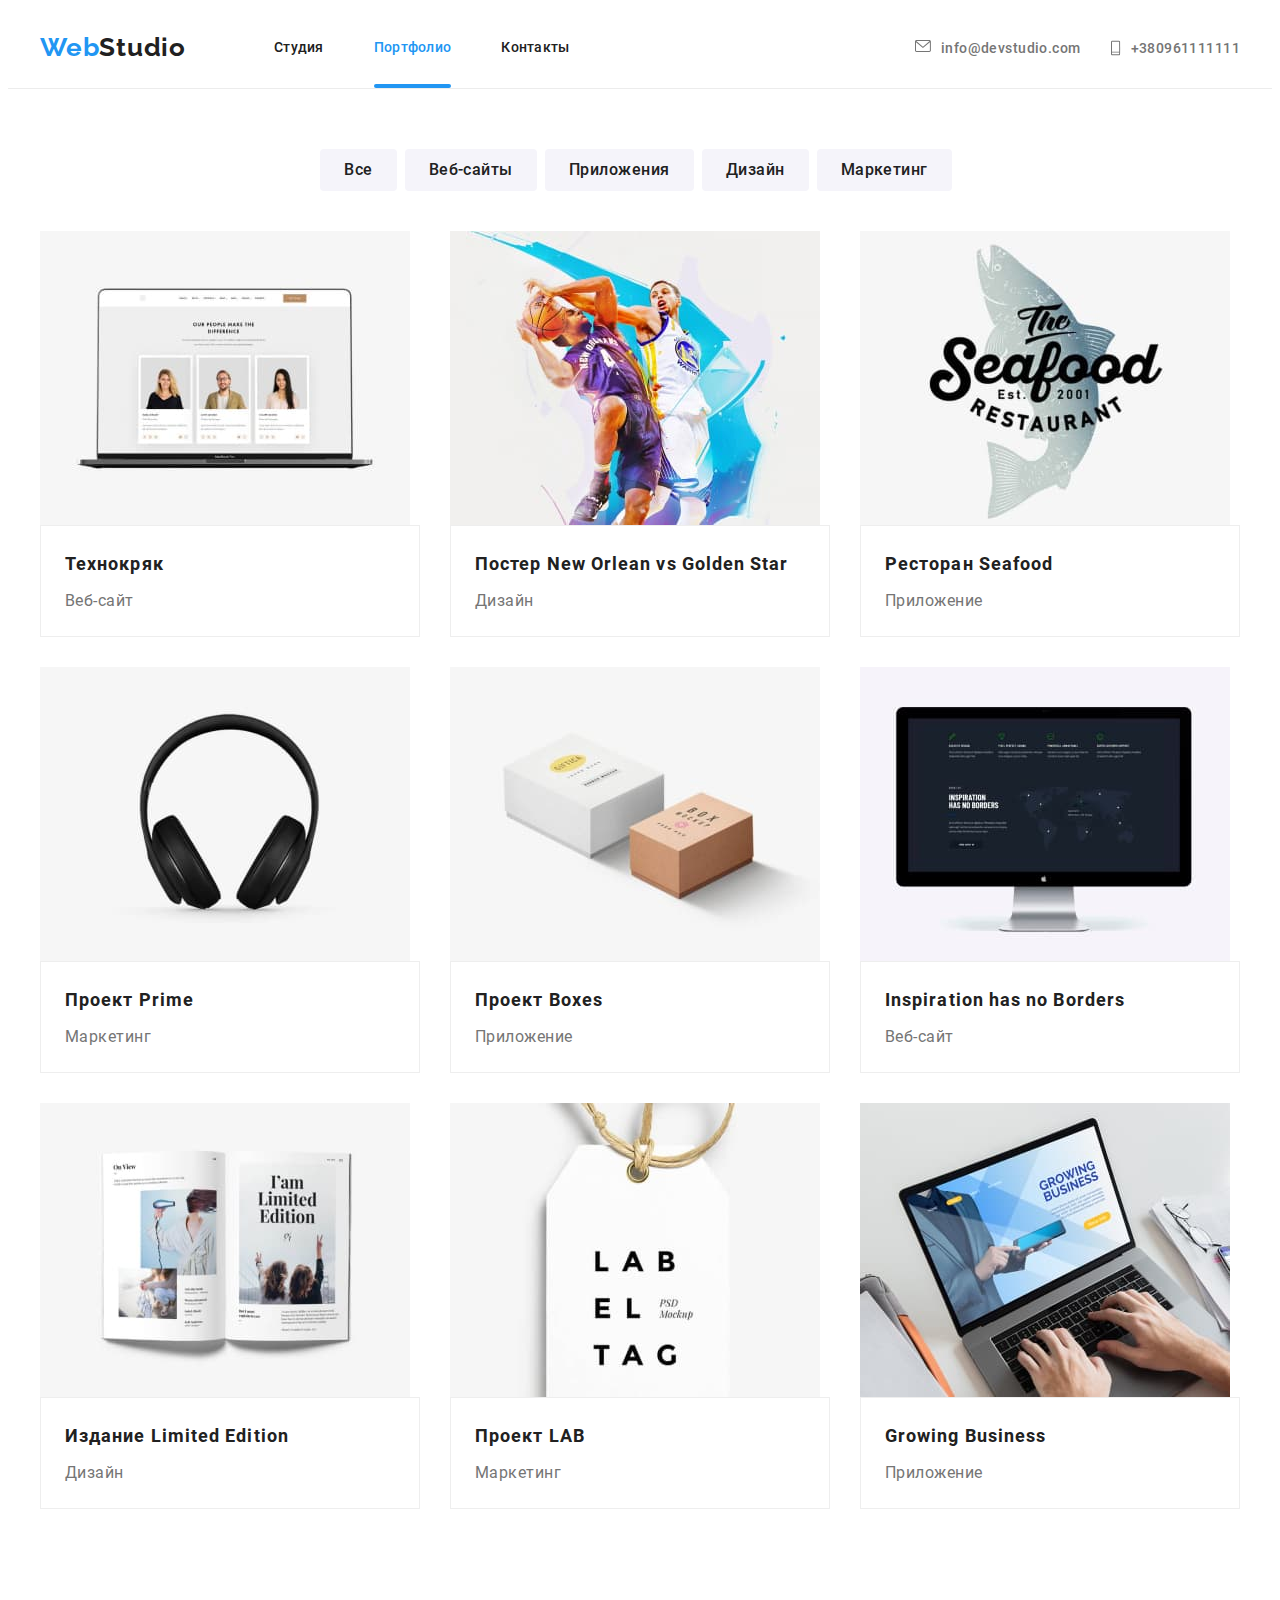
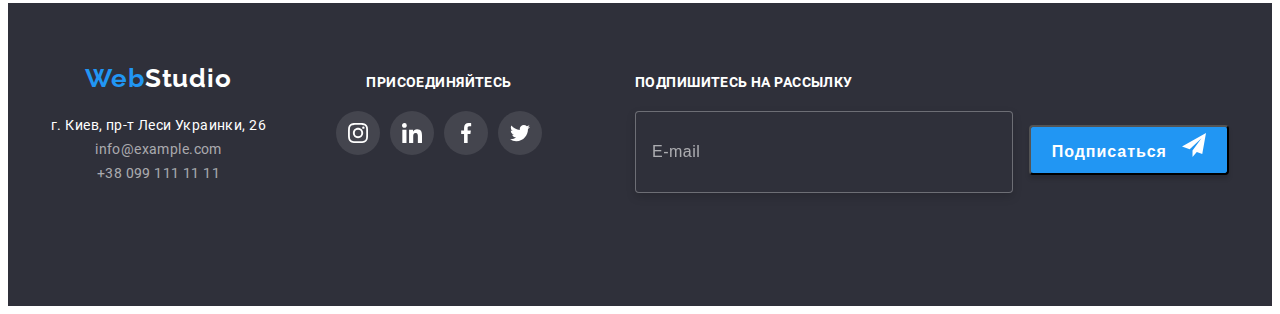
==== portfolio.html @ 2b215364 "hw8" ====
<!DOCTYPE html>
<html lang="ru">
  <head>
    <meta charset="UTF-8" />
    <meta http-equiv="X-UA-Compatible" content="IE=edge" />
    <meta name="viewport" content="width=device-width, initial-scale=1.0" />
    <title>Document</title>
    <link
      rel="stylesheet"
      href="https://cdnjs.cloudflare.com/ajax/libs/modern-normalize/1.1.0/modern-normalize.min.css"
      integrity="sha512-wpPYUAdjBVSE4KJnH1VR1HeZfpl1ub8YT/NKx4PuQ5NmX2tKuGu6U/JRp5y+Y8XG2tV+wKQpNHVUX03MfMFn9Q=="
      crossorigin="anonymous"
      referrerpolicy="no-referrer"
    />
    <link rel="stylesheet" href="./css/main.min.css" />
  </head>
  <body>
    <!-- Шапка сайтy -->
    <header class="header">
      <div class="container header__container">
        <nav class="nav">
          <a href="/" class="logo header__logo">
            <span class="logo__first-part">Web</span>Studio
          </a>

          <!---------------- mobile-modal-button_------------------------------------------------------>

          <ul class="menu">
            <li class="menu__item">
              <a class="menu__link" href="./index.html">Студия</a>
            </li>
            <li class="menu__item">
              <a class="menu__link menu__link--current" href="./portfolio.html"
                >Портфолио</a
              >
            </li>
            <li class="menu__item">
              <a class="menu__link" href="">Контакты</a>
            </li>
          </ul>
        </nav>
        <ul class="auth">
          <li class="auth__item auth__email">
            <a class="auth__link" href="mailto:info@devstudio.com">
              <svg class="auth__email-icon" width="16" height="12">
                <use href="./images/icons/symbol-defs.svg#icon-email"></use>
              </svg>
              info@devstudio.com
            </a>
          </li>
          <li class="auth__item">
            <a class="auth__link" href="tel:+380961111111">
              <svg class="auth__phone-icon" width="10" height="16">
                <use href="./images/icons/symbol-defs.svg#icon-phone"></use>
              </svg>
              +380961111111
            </a>
          </li>
        </ul>
        <button class="nav__button" type="button" data-open>
          <svg class="nav__icon" width="40" height="40" aria-label="меню">
            <use href="./images/icons/icons.svg#icon-menu_burger"></use>
          </svg>
        </button>
      </div>
    </header>

    <!-- Меню -->

    <main>
      <section class="portfolio">
        <div class="container">
          <ul class="portfolio__menu">
            <li class="portfolio__item">
              <button class="portfolio__button" type="button">Все</button>
            </li>
            <li class="portfolio__item">
              <button class="portfolio__button" type="button">Веб-сайты</button>
            </li>
            <li class="portfolio__item">
              <button class="portfolio__button" type="button">
                Приложения
              </button>
            </li>
            <li class="portfolio__item">
              <button class="portfolio__button" type="button">Дизайн</button>
            </li>
            <li class="portfolio__item">
              <button class="portfolio__button" type="button">Маркетинг</button>
            </li>
          </ul>

          <!--  PROJECTS LIST PORTFOLIO PAGE  -->

          <h1 class="text-hide">Портфоліо</h1>

          <ul class="made-projects-list">
            <li class="made-projects-list__item">
              <a href="#" class="made-projects-list__link">
                <div class="made-projects-list__image-wrapper">
                  <picture>
                    <source
                      srcset="
                        ./images/mobile/portfolio-1-450.jpg    1x,
                        ./images/mobile/portfolio-1-450@2x.jpg 2x
                      "
                      media="(max-width:768px)"
                    />

                    <source
                      srcset="
                        ./images/tab/portfolio-1-354.jpg   1x,
                        /images/tab/portfolio-1-354@2x.jpg 2x
                      "
                      media="(max-width:1200px)"
                    />
                    <source
                      srcset="
                        ./images/desk/portfolio-1-370.jpg     1x,
                        ./images/desk/portfolio-1-370@2x.jpg 2x
                      "
                      media="(min-width:1200px)"
                    />

                    <img
                      src="./images/mobile/portfolio-1-450.jpg"
                      alt="Технокряк"
                    />
                  </picture>
                  <div class="made-projects-list__overlay">
                    <p class="made-projects-list__text-about">
                      Ресурс предлагает комплексные предложения с разным уровнем
                      функционала и сервисов. Все это позволит посетителю
                      получить исчерпывающие сведения о компании или частном
                      лице.
                    </p>
                  </div>
                </div>
                <div class="made-projects-list__section">
                  <h2 class="made-projects-list__title">Технокряк</h2>
                  <p class="made-projects-list__type-item">Веб-сайт</p>
                </div>
              </a>
            </li>
            <li class="made-projects-list__item">
              <a href="#" class="made-projects-list__link">
                <div class="made-projects-list__image-wrapper">
                  <picture>
                    <source
                      srcset="
                        ./images/mobile/portfolio-2-450.jpg    1x,
                        ./images/mobile/portfolio-2-450@2x.jpg 2x
                      "
                      media="(max-width:768px)"
                    />

                    <source
                      srcset="
                        ./images/tab/portfolio-2-354.jpg   1x,
                        /images/tab/portfolio-2-354@2x.jpg 2x
                      "
                      media="(max-width:1200px)"
                    />
                    <source
                      srcset="
                        ./images/desk/portfolio-2-370.jpg     1x,
                        ./images/desk/portfolio-2-370@2x.jpg 2x
                      "
                      media="(min-width:1200px)"
                    />

                    <img
                      src="./images/mobile/portfolio-2-450.jpg"
                      alt="Технокряк"
                    />
                  </picture>
                  <div class="made-projects-list__overlay">
                    <p class="made-projects-list__text-about">
                      Ресурс предлагает комплексные предложения с разным уровнем
                      функционала и сервисов. Все это позволит посетителю
                      получить исчерпывающие сведения о компании или частном
                      лице.
                    </p>
                  </div>
                </div>
                <div class="made-projects-list__section">
                  <h2 class="made-projects-list__title">
                    Постер New Orlean vs Golden Star
                  </h2>
                  <p class="made-projects-list__type-item">Дизайн</p>
                </div>
              </a>
            </li>
            <li class="made-projects-list__item">
              <a href="#" class="made-projects-list__link">
                <div class="made-projects-list__image-wrapper">
                  <picture>
                    <source
                      srcset="
                        ./images/mobile/portfolio-3-450.jpg    1x,
                        ./images/mobile/portfolio-3-450@2x.jpg 2x
                      "
                      media="(max-width:768px)"
                    />

                    <source
                      srcset="
                        ./images/tab/portfolio-3-354.jpg   1x,
                        /images/tab/portfolio-3-354@2x.jpg 2x
                      "
                      media="(max-width:1200px)"
                    />
                    <source
                      srcset="
                        ./images/desk/portfolio-3-370.jpg     1x,
                        ./images/desk/portfolio-3-370@2x.jpg 2x
                      "
                      media="(min-width:1200px)"
                    />

                    <img
                      src="./images/mobile/portfolio-3-450.jpg"
                      alt="Технокряк"
                    />
                  </picture>
                  <div class="made-projects-list__overlay">
                    <p class="made-projects-list__text-about">
                      Ресурс предлагает комплексные предложения с разным уровнем
                      функционала и сервисов. Все это позволит посетителю
                      получить исчерпывающие сведения о компании или частном
                      лице.
                    </p>
                  </div>
                </div>
                <div class="made-projects-list__section">
                  <h2 class="made-projects-list__title">Ресторан Seafood</h2>
                  <p class="made-projects-list__type-item">Приложение</p>
                </div>
              </a>
            </li>
            <li class="made-projects-list__item">
              <a href="#" class="made-projects-list__link">
                <div class="made-projects-list__image-wrapper">
                  <picture>
                    <source
                      srcset="
                        ./images/mobile/portfolio-4-450.jpg    1x,
                        ./images/mobile/portfolio-4-450@2x.jpg 2x
                      "
                      media="(max-width:768px)"
                    />

                    <source
                      srcset="
                        ./images/tab/portfolio-4-354.jpg   1x,
                        /images/tab/portfolio-4-354@2x.jpg 2x
                      "
                      media="(max-width:1200px)"
                    />
                    <source
                      srcset="
                        ./images/desk/portfolio-4-370.jpg     1x,
                        ./images/desk/portfolio-4-370@2x.jpg 2x
                      "
                      media="(min-width:1200px)"
                    />

                    <img
                      src="./images/mobile/portfolio-4-450.jpg"
                      alt="Технокряк"
                    />
                  </picture>
                  <div class="made-projects-list__overlay">
                    <p class="made-projects-list__text-about">
                      Ресурс предлагает комплексные предложения с разным уровнем
                      функционала и сервисов. Все это позволит посетителю
                      получить исчерпывающие сведения о компании или частном
                      лице.
                    </p>
                  </div>
                </div>
                <div class="made-projects-list__section">
                  <h2 class="made-projects-list__title">Проект Prime</h2>
                  <p class="made-projects-list__type-item">Маркетинг</p>
                </div>
              </a>
            </li>
            <li class="made-projects-list__item">
              <a href="#" class="made-projects-list__link">
                <div class="made-projects-list__image-wrapper">
                  <picture>
                    <source
                      srcset="
                        ./images/mobile/portfolio-5-450.jpg    1x,
                        ./images/mobile/portfolio-5-450@2x.jpg 2x
                      "
                      media="(max-width:768px)"
                    />

                    <source
                      srcset="
                        ./images/tab/portfolio-5-354.jpg   1x,
                        /images/tab/portfolio-5-354@2x.jpg 2x
                      "
                      media="(max-width:1200px)"
                    />
                    <source
                      srcset="
                        ./images/desk/portfolio-5-370.jpg     1x,
                        ./images/desk/portfolio-5-370@2x.jpg 2x
                      "
                      media="(min-width:1200px)"
                    />

                    <img
                      src="./images/mobile/portfolio-5-450.jpg"
                      alt="Технокряк"
                    />
                  </picture>
                  <div class="made-projects-list__overlay">
                    <p class="made-projects-list__text-about">
                      Ресурс предлагает комплексные предложения с разным уровнем
                      функционала и сервисов. Все это позволит посетителю
                      получить исчерпывающие сведения о компании или частном
                      лице.
                    </p>
                  </div>
                </div>
                <div class="made-projects-list__section">
                  <h2 class="made-projects-list__title">Проект Boxes</h2>
                  <p class="made-projects-list__type-item">Приложение</p>
                </div>
              </a>
            </li>
            <li class="made-projects-list__item">
              <a href="#" class="made-projects-list__link">
                <div class="made-projects-list__image-wrapper">
                  <picture>
                    <source
                      srcset="
                        ./images/mobile/portfolio-6-450.jpg    1x,
                        ./images/mobile/portfolio-6-450@2x.jpg 2x
                      "
                      media="(max-width:768px)"
                    />

                    <source
                      srcset="
                        ./images/tab/portfolio-6-354.jpg   1x,
                        /images/tab/portfolio-6-354@2x.jpg 2x
                      "
                      media="(max-width:1200px)"
                    />
                    <source
                      srcset="
                        ./images/desk/portfolio-6-370.jpg     1x,
                        ./images/desk/portfolio-6-370@2x.jpg 2x
                      "
                      media="(min-width:1200px)"
                    />

                    <img
                      src="./images/mobile/portfolio-6-450.jpg"
                      alt="Технокряк"
                    />
                  </picture>
                  <div class="made-projects-list__overlay">
                    <p class="made-projects-list__text-about">
                      Ресурс предлагает комплексные предложения с разным уровнем
                      функционала и сервисов. Все это позволит посетителю
                      получить исчерпывающие сведения о компании или частном
                      лице.
                    </p>
                  </div>
                </div>
                <div class="made-projects-list__section">
                  <h2 class="made-projects-list__title">
                    Inspiration has no Borders
                  </h2>
                  <p class="made-projects-list__type-item">Веб-сайт</p>
                </div>
              </a>
            </li>
            <li class="made-projects-list__item">
              <a href="#" class="made-projects-list__link">
                <div class="made-projects-list__image-wrapper">
                  <picture>
                    <source
                      srcset="
                        ./images/mobile/portfolio-7-450.jpg    1x,
                        ./images/mobile/portfolio-7-450@2x.jpg 2x
                      "
                      media="(max-width:768px)"
                    />

                    <source
                      srcset="
                        ./images/tab/portfolio-7-354.jpg   1x,
                        /images/tab/portfolio-7-354@2x.jpg 2x
                      "
                      media="(max-width:1200px)"
                    />
                    <source
                      srcset="
                        ./images/desk/portfolio-7-370.jpg     1x,
                        ./images/desk/portfolio-7-370@2x.jpg 2x
                      "
                      media="(min-width:1200px)"
                    />

                    <img
                      src="./images/mobile/portfolio-7-450.jpg"
                      alt="Технокряк"
                    />
                  </picture>
                  <div class="made-projects-list__overlay">
                    <p class="made-projects-list__text-about">
                      Ресурс предлагает комплексные предложения с разным уровнем
                      функционала и сервисов. Все это позволит посетителю
                      получить исчерпывающие сведения о компании или частном
                      лице.
                    </p>
                  </div>
                </div>
                <div class="made-projects-list__section">
                  <h2 class="made-projects-list__title">
                    Издание Limited Edition
                  </h2>
                  <p class="made-projects-list__type-item">Дизайн</p>
                </div>
              </a>
            </li>
            <li class="made-projects-list__item">
              <a href="#" class="made-projects-list__link">
                <div class="made-projects-list__image-wrapper">
                  <picture>
                    <source
                      srcset="
                        ./images/mobile/portfolio-8-450.jpg    1x,
                        ./images/mobile/portfolio-8-450@2x.jpg 2x
                      "
                      media="(max-width:768px)"
                    />

                    <source
                      srcset="
                        ./images/tab/portfolio-8-354.jpg   1x,
                        /images/tab/portfolio-8-354@2x.jpg 2x
                      "
                      media="(max-width:1200px)"
                    />
                    <source
                      srcset="
                        ./images/desk/portfolio-8-370.jpg     1x,
                        ./images/desk/portfolio-8-370@2x.jpg 2x
                      "
                      media="(min-width:1200px)"
                    />

                    <img
                      src="./images/mobile/portfolio-8-450.jpg"
                      alt="Технокряк"
                    />
                  </picture>
                  <div class="made-projects-list__overlay">
                    <p class="made-projects-list__text-about">
                      Ресурс предлагает комплексные предложения с разным уровнем
                      функционала и сервисов. Все это позволит посетителю
                      получить исчерпывающие сведения о компании или частном
                      лице.
                    </p>
                  </div>
                </div>
                <div class="made-projects-list__section">
                  <h2 class="made-projects-list__title">Проект LAB</h2>
                  <p class="made-projects-list__type-item">Маркетинг</p>
                </div>
              </a>
            </li>
            <li class="made-projects-list__item">
              <a href="#" class="made-projects-list__link">
                <div class="made-projects-list__image-wrapper">
                  <picture>
                    <source
                      srcset="
                        ./images/mobile/portfolio-9-450.jpg    1x,
                        ./images/mobile/portfolio-9-450@2x.jpg 2x
                      "
                      media="(max-width:768px)"
                    />

                    <source
                      srcset="
                        ./images/tab/portfolio-9-354.jpg   1x,
                        /images/tab/portfolio-9-354@2x.jpg 2x
                      "
                      media="(max-width:1200px)"
                    />
                    <source
                      srcset="
                        ./images/desk/portfolio-9-370.jpg     1x,
                        ./images/desk/portfolio-9-370@2x.jpg 2x
                      "
                      media="(min-width:1200px)"
                    />

                    <img
                      src="./images/mobile/portfolio-9-450.jpg"
                      alt="Технокряк"
                    />
                  </picture>
                  <div class="made-projects-list__overlay">
                    <p class="made-projects-list__text-about">
                      Ресурс предлагает комплексные предложения с разным уровнем
                      функционала и сервисов. Все это позволит посетителю
                      получить исчерпывающие сведения о компании или частном
                      лице.
                    </p>
                  </div>
                </div>
                <div class="made-projects-list__section">
                  <h2 class="made-projects-list__title">Growing Business</h2>
                  <p class="made-projects-list__type-item">Приложение</p>
                </div>
              </a>
            </li>
          </ul>
        </div>
      </section>
    </main>

    <!-- Футер -->
  <footer class="footer">
      <div class="container container__footer">
        <div class="footer__contacts">
          <a href="/" class="logo footer--logo">
            <span class="logo__first-part">Web</span>Studio
          </a>
          <address>
            <ul class="footer__list">
              <li class="footer__item">
                <a class="footer__address" href="#">
                  г. Киев, пр-т Леси Украинки, 26
                </a>
              </li>
              <li class="footer__item">
                <a class="footer__email" href="mailto:info@example.com">
                  info@example.com
                </a>
              </li>
              <li class="footer__item">
                <a class="footer__phon" href="tel:+380991111111">
                  +38 099 111 11 11
                </a>
              </li>
            </ul>
          </address>
        </div>
        <div class="join-us">
          <h2 class="join-us__title">присоединяйтесь</h2>
          <ul class="join-us__list">
            <li class="join-us__item">
              <a href="" class="join-us__link">
                <svg class="join-us__icon" width="20" height="20">
                  <use
                    href="./images/icons/symbol-defs.svg#icon-instagram-light"
                  ></use>
                </svg>
              </a>
            </li>
            <li class="join-us__item">
              <a href="" class="join-us__link">
                <svg class="join-us__icon" width="20" height="20">
                  <use
                    href="./images/icons/symbol-defs.svg#icon-linkedin-light"
                  ></use>
                </svg>
              </a>
            </li>
            <li class="join-us__item">
              <a href="" class="join-us__link">
                <svg class="join-us__icon" width="20" height="20">
                  <use
                    href="./images/icons/symbol-defs.svg#icon-facebook-light"
                  ></use>
                </svg>
              </a>
            </li>
            <li class="join-us__item">
              <a href="" class="join-us__link">
                <svg class="join-us__icon" width="20" height="20">
                  <use
                    href="./images/icons/symbol-defs.svg#icon-twitter-light"
                  ></use>
                </svg>
              </a>
            </li>
          </ul>
        </div>
        <div class="mailling">
          <h2 class="mailling__title">Подпишитесь на рассылку</h2>
          <form class="mailling__form">
            <label class="mailling__label">
              <input
                class="mailling__input"
                type="email"
                name="mailling"
                placeholder="E-mail"
              />
            </label>
            <button class="btn mailling__button" type="submit">
              Подписаться
              <svg class="mailling__icon-send" width="24" height="24">
                <use href="./images/icons/symbol-defs.svg#icon-send"></use>
              </svg>
            </button>
          </form>
        </div>
      </div>
    </footer>

    <div class="backdrop_mobile is-hidden" mobile-modal>
      <div class="modal_mobile">
        <button class=" modal__close-button--mb" data-close>
          <svg class="modal__close-icon--mb" width="30" height="30">
            <use href="./images/icons/symbol-defs.svg#icon-close-1"></use>
          </svg>
        </button>

        <ul class="modal_menu">
          <li class="modal__item">
            <a href="" class="modal__link">Студия </a>
          </li>
          <li class="modal__item">
            <a href="" class="modal__link">Портфолио</a>
          </li>
          <li class="modal__item contacts">
            <a href="" class="modal__link"> Контакты</a>
          </li>
          <li class="modal__item">
            <a href="tel:+380961111111" class="modal__link modal__phone">
              +38 096 111 11 11
            </a>
          </li>
          <li class="modal__item item-email">
            <a href="" class="modal__link modal__email"> info@devstudio.com </a>
          </li>
        </ul>
        <ul class="modal__soc-list">
          <li class="modal__soc-item">
            <a href=" " class="modal__soc-link">Instagram<span class="modal__partition" > | </span></a>
          </li>
           <ul class="modal__soc-list">
          <li class="modal__soc-item">
            <a href=" " class="modal__soc-link"> Twitter<span class="modal__partition" > | </span></a>
          </li>
           <ul class="modal__soc-list">
          <li class="modal__soc-item">
            <a href=" " class="modal__soc-link"> Facebook<span class="modal__partition" > | </span></a>
          </li>
           <ul class="modal__soc-list">
          <li class="modal__soc-item">
            <a href=" " class="modal__soc-link">Linkedin</a>
          </li>
        </ul>
      </div>
    </div>
    <script src="./js/modal _mobile.js"></script>
  </body>
</html>
---- css/main.min.css ----
p,h1,h2,h3,h4,h5,h6{margin:0}ul{list-style:none;margin:0;padding-left:0}:root{--body-light-color: #e5e5e5;--body-dark-color: #2f303a;--accent-color: #2196f3;--title-text-color: #212121;--common-text-color: #757575;--typical-padding: 94px;--typical-margin: 30px}@font-face{font-family:'Roboto';font-style:normal;font-weight:400;src:local(""),url("../fonts/roboto-v30-latin_cyrillic-regular.woff2") format("woff2"),url("../fonts/roboto-v30-latin_cyrillic-regular.woff") format("woff")}@font-face{font-family:'Roboto';font-style:normal;font-weight:500;src:local(""),url("../fonts/roboto-v30-latin_cyrillic-500.woff2") format("woff2"),url("../fonts/roboto-v30-latin_cyrillic-500.woff") format("woff")}@font-face{font-family:'Roboto';font-style:normal;font-weight:700;src:local(""),url("../fonts/roboto-v30-latin_cyrillic-700.woff2") format("woff2"),url("../fonts/roboto-v30-latin_cyrillic-700.woff") format("woff")}@font-face{font-family:'Roboto';font-style:normal;font-weight:900;src:local(""),url("../fonts/roboto-v30-latin_cyrillic-900.woff2") format("woff2"),url("../fonts/roboto-v30-latin_cyrillic-900.woff") format("woff")}@font-face{font-family:'Raleway';font-style:normal;font-weight:400;src:local(""),url("../fonts/raleway-v27-latin_cyrillic-regular.woff2") format("woff2"),url("../fonts/raleway-v27-latin_cyrillic-regular.woff") format("woff")}@font-face{font-family:'Raleway';font-style:normal;font-weight:700;src:local(""),url("../fonts/raleway-v27-latin_cyrillic-700.woff2") format("woff2"),url("../fonts/raleway-v27-latin_cyrillic-700.woff") format("woff")}img{display:block;max-width:100%;height:auto}body{background-color:#fff;color:var(--common-text-color);font-family:'Roboto', sans-serif;text-decoration:none}.container{margin:0 auto;width:100%;padding-left:15px;padding-right:15px}@media screen and (min-width: 480px){.container{max-width:480px}}@media screen and (min-width: 768px){.container{max-width:768px}}@media screen and (min-width: 1200px){.container{max-width:1200px}}.logo{text-decoration:var(--accent-color);font-family:'Raleway', sans-serif;color:var(--title-text-color);font-style:normal;font-weight:700;font-size:24px;line-height:1.17;letter-spacing:.03em}@media screen and (min-width: 1200px){.logo{font-weight:700;font-size:26px;line-height:1.19;letter-spacing:.03em}}.logo__first-part{color:var(--accent-color)}.btn{display:flex;justify-content:center;align-items:center;width:200px;height:50px;border-radius:4px;cursor:pointer;color:#fff;background-color:var(--accent-color);box-shadow:0px 4px 4px rgba(0,0,0,0.15)}.text-hide{position:absolute;width:1px;height:1px;margin:-1px;border:0;padding:0;white-space:nowrap;clip-path:inset(100%);clip:rect(0 0 0 0);overflow:hidden}.header{border-bottom:1px solid #ECECEC}.header__container{display:flex;justify-content:space-between}nav{display:flex;justify-content:center;align-items:center}.header__logo{padding-top:24px;padding-bottom:25px;margin-right:88px}.menu{display:flex}.menu__item{display:flex;align-items:center;justify-content:space-evenly}@media screen and (min-width: 768px){.menu__item{display:flex;position:relative;justify-content:flex-start;margin-right:50px}}.menu__item:last-child{margin-right:0}.auth{display:flex;justify-content:space-evenly;flex-direction:column}@media screen and (min-width: 1200px){.auth{flex-direction:row;align-items:center}}.menu,.auth{font-weight:500;font-size:14px;line-height:1.14;letter-spacing:.02em}@media screen and (max-width: 767px){.menu,.auth{display:none}}@media screen and (max-width: 767px){.auth{display:none;margin-left:315px}}@media screen and (min-width: 768px){.auth{display:flex;margin-left:90px}}.auth__item.auth__email{margin-right:30px}.menu__link{transition-property:color;transition-duration:250ms;transition-timing-function:cubic-bezier(0.4, 0, 0.2, 1)}@media screen and (min-width: 768px){.menu__link{padding-top:32px;padding-bottom:32px}}.menu__link:hover,.menu__link:focus{color:var(--accent-color)}.menu__link--current::after{content:"";position:absolute;left:0;bottom:0px;height:4px;width:100%;background-color:var(--accent-color);border-radius:2px}.auth__link{text-decoration:none;color:var(--common-text-color);display:flex;font-weight:500;font-size:12px;line-height:1.17;letter-spacing:.02em}@media screen and (min-width: 1200px){.auth__link{font-weight:500;font-size:14px;line-height:1.17;letter-spacing:.03em}}.auth__link:last-child{margin-right:0}.menu__link{text-decoration:var(--accent-color);color:var(--title-text-color)}.menu__link:last-child{margin-right:0}.menu__link.menu__link--current{color:var(--accent-color)}.auth__phone-icon,.auth__email-icon{fill:currentColor;margin-right:10px}.nav__button{width:40px;height:40px;background:#fff;border:none;margin-top:auto;margin-bottom:auto;margin-right:10px}.nav__button:hover,.nav__button:focus{fill:var(--accent-color)}@media screen and (min-width: 768px){.nav__button{display:none}}.hero{padding-top:118px;padding-bottom:118px;background-size:cover;background-position:50% 50%;background-repeat:no-repeat;background-image:linear-gradient(to right, rgba(47,48,58,0.4), rgba(47,48,58,0.4)),url("../images/mobile/header-480.jpg")}@media (min-device-pixel-ratio: 2), (min-resolution: 192dpi), (min-resolution: 2dppx){.hero{background-image:linear-gradient(to right, rgba(47,48,58,0.4), rgba(47,48,58,0.4)),url("../images/mobile/header-480@2x.jpg")}}@media screen and (min-width: 768px){.hero{background-image:linear-gradient(to right, rgba(47,48,58,0.4), rgba(47,48,58,0.4)),url("../images/tab/header-768.jpg")}}@media screen and (min-width: 768px) and (min-device-pixel-ratio: 1.9), screen and (min-width: 768px) and (min-resolution: 192dpi), screen and (min-width: 768px) and (min-resolution: 2dppx){.hero{background-image:linear-gradient(to right, rgba(47,48,58,0.4), rgba(47,48,58,0.4)),url("../images/tab/header-768@2x.jpg")}}@media screen and (min-width: 1200px){.hero{padding-top:200px;padding-bottom:200px;background-image:linear-gradient(to right, rgba(47,48,58,0.4), rgba(47,48,58,0.4)),url("../images/desk/header-1600.jpg")}}@media screen and (min-width: 1200px) and (min-device-pixel-ratio: 1.9), screen and (min-width: 1200px) and (min-resolution: 192dpi), screen and (min-width: 1200px) and (min-resolution: 2dppx){.hero{background-image:linear-gradient(to right, rgba(47,48,58,0.4), rgba(47,48,58,0.4)),url("../images/desk/header-1600@2x.jpg")}}.hero__title{display:block;margin-right:auto;margin-left:auto;margin-bottom:var(--typical-margin);max-width:360px;text-decoration:var(--accent-color);color:#fff;text-transform:uppercase;text-align:center;font-weight:900;font-size:26px;line-height:1.61;letter-spacing:.06em}@media screen and (min-width: 1200px){.hero__title{font-size:44px;line-height:1.36;max-width:696px}}.hero__btn{padding:10px 32px;white-space:nowrap;margin-right:auto;margin-left:auto;font-family:inherit;text-align:center;font-weight:700;font-size:16px;line-height:1.88;letter-spacing:.06em;transition-property:background-color;transition-duration:250ms;transition-timing-function:cubic-bezier(0.4, 0, 0.2, 1)}.hero__btn:hover,.hero__btn:focus{background-color:#188CE8}.portfolio__menu{padding-top:60px;padding-bottom:40px}@media screen and (min-width: 768px){.portfolio__menu{display:flex;flex-wrap:wrap;justify-content:center}}.portfolio__item{display:inline-block}.portfolio__button{margin-right:8px;margin-bottom:15px;padding:6px 22px 6px 22px;border-radius:4px;border-color:transparent;vertical-align:text-top;font-family:inherit;color:var(--title-text-color);background:#F5F4FA;cursor:pointer;font-weight:500;font-size:16px;line-height:1.62;letter-spacing:.03em;transition-property:color;transition-duration:250ms;transition-timing-function:cubic-bezier(0.4, 0, 0.2, 1);transition-property:background;transition-duration:250ms;transition-timing-function:cubic-bezier(0.4, 0, 0.2, 1);transition-property:box-shadow;transition-duration:250ms;transition-timing-function:cubic-bezier(0.4, 0, 0.2, 1)}@media screen and (min-width: 768px){.portfolio__button{margin-bottom:0}}.portfolio__button:focus,.portfolio__button:hover{background:var(--accent-color);color:#fff;box-shadow:0px 3px 1px rgba(0,0,0,0.1),0px 1px 2px rgba(0,0,0,0.08),0px 2px 2px rgba(0,0,0,0.12)}.made-projects-list{display:flex;flex-wrap:wrap;gap:30px;margin-bottom:60px}@media screen and (min-width: 1200px){.made-projects-list{margin-bottom:94px}}.made-projects-list__item{width:100%}@media screen and (min-width: 768px){.made-projects-list__item{width:calc((100% - 30px) / 2)}}@media screen and (min-width: 1200px){.made-projects-list__item{width:calc((100% - 60px) / 3)}}.made-projects-list__link{position:relative;text-decoration:none;display:flex;flex-direction:column;transition-property:box-shadow;transition-duration:250ms;transition-timing-function:cubic-bezier(0.4, 0, 0.2, 1)}.made-projects-list__link:hover{box-shadow:0px 1px 1px rgba(0,0,0,0.12),0px 4px 4px rgba(0,0,0,0.06),1px 4px 6px rgba(0,0,0,0.16)}.made-projects-list__link:hover .made-projects-list__overlay{transform:translateY(0);opacity:1}.made-projects-list__section{bottom:0;left:0;padding-top:20px;padding-bottom:20px;padding-left:24px;padding-right:24px;background:#FFF;border-top:none;border:1px solid #EEE}.made-projects-list__title{color:var(--title-text-color);margin-bottom:4px;font-weight:700;font-size:18px;line-height:2;letter-spacing:.06em}.made-projects-list__type-item{color:var(--common-text-color);font-size:16px;line-height:1.88;letter-spacing:.03em}.portfolio-list-title,.made-projects-list__type-item{transition-property:color;transition-duration:250ms;transition-timing-function:cubic-bezier(0.4, 0, 0.2, 1)}.portfolio-list-title:hover,.made-projects-list__type-item:hover{color:var(--accent-color)}.made-projects-list__image-wrapper{position:relative;overflow:hidden}.made-projects-list__overlay{position:absolute;padding:63px 24px;width:100%;height:100%;background:rgba(33,150,243,0.9);bottom:0;left:0;opacity:0;transform:translateY(100%);transition-property:opacity;transition-duration:250ms;transition-timing-function:cubic-bezier(0.4, 0, 0.2, 1);transition-property:transform;transition-duration:250ms;transition-timing-function:cubic-bezier(0.4, 0, 0.2, 1)}.made-projects-list__text-about{color:#fff;font-size:18px;line-height:1.56;letter-spacing:.03em}.features{padding-top:60px;padding-bottom:60px}@media screen and (min-width: 1200px){.features{padding-top:94px;padding-bottom:94px}}.features__about{color:var(--common-text-color);font-weight:normal;font-size:14px;line-height:1.71;letter-spacing:.03em}.features__list{display:flex;flex-wrap:wrap;align-items:center;gap:30px}.features__item{width:100%}@media screen and (min-width: 768px){.features__item{width:calc((100% - 30px) / 2)}}@media screen and (min-width: 1200px){.features__item{width:calc((100% - 90px) / 4)}}.features__box{display:flex;justify-content:center;align-items:center;width:100%;height:120px;margin-bottom:30px;border-radius:4px;background:#F5F4FA}.features__icon{width:70px;height:70px}.features__title{margin-bottom:10px;color:var(--title-text-color);text-transform:uppercase;font-weight:700;font-size:14px;line-height:1.14;letter-spacing:.03em}.what-we-do{display:none}@media screen and (min-width: 1200px){.what-we-do{display:contents;padding-bottom:var(--typical-padding)}}.what-we-do__title{margin-bottom:50px;text-align:center;color:var(--title-text-color);font-weight:700;font-size:36px;line-height:1.17;letter-spacing:.03em}.what-we-do__list{display:flex;align-items:center;gap:30px}.what-we-do__wrapper{position:relative;margin-bottom:94px}.what-we-do__box-title{position:absolute;display:flex;justify-content:center;align-items:center;width:370px;height:70px;top:0;left:0;transform:translate(0, 224px);background:rgba(47,48,58,0.8)}.what-we-do__nested-title{text-align:center;text-transform:uppercase;color:#fff;font-weight:700;font-size:14px;line-height:1.14;letter-spacing:.03em}.team{background-color:#F5F4FA;text-align:center;padding-top:60px;padding-bottom:60px}@media screen and (min-width: 1200px){.team{padding-top:94px;padding-bottom:94px}}.team-list{display:flex;flex-wrap:wrap;justify-content:center;gap:30px}.team-item{background:#fff;border-radius:0px 0px 4px 4px}@media screen and (min-width: 1200px){.team-item{width:calc((100% - 30px) / 2)}}@media screen and (min-width: 1200px){.team-item{width:calc((100% - 90px) / 4)}}.team__title{display:inline-block;margin-bottom:50px;text-align:center;color:var(--title-text-color);font-weight:700;font-size:36px;line-height:1.17;letter-spacing:.03em}.team-item__card{padding-top:var(--typical-margin);padding-bottom:30px;box-shadow:0px 1px 3px rgba(0,0,0,0.12),0px 1px 1px rgba(0,0,0,0.14),0px 2px 1px rgba(0,0,0,0.2);border-radius:0px 0px 4px 4px}.team-item__unit{margin-bottom:10px;text-align:center;color:var(--title-text-color);font-weight:500;font-size:16px;line-height:1.19;letter-spacing:.03em}.team-item__profession{margin-bottom:16px;text-align:center;color:var(--common-text-color);font-size:16px;line-height:1.14;letter-spacing:.03em}.social-networks{display:flex;justify-content:center}.social-networks:last-child{margin-right:0}.social-networks__item{margin-right:10px}.social-networks__item:last-child{margin-right:0}.social-networks__link{display:flex;width:44px;height:44px;border-radius:50%;justify-content:center;align-items:center;color:#afb1b8;transition-property:color;transition-duration:250ms;transition-timing-function:cubic-bezier(0.4, 0, 0.2, 1)}.social-networks__link:hover{color:#fff;background-color:var(--accent-color)}.social-networks__icon{fill:currentColor}.clients{padding-top:60px;padding-bottom:60px}@media screen and (min-width: 1200px){.clients{padding-top:94px;padding-bottom:94px}}.clients__title{margin-bottom:50px;text-align:center;color:var(--title-text-color);font-weight:700;font-size:36px;line-height:1.16;letter-spacing:.03em}.clients__list{display:flex;flex-wrap:wrap;gap:30px}.client__item{width:calc((100% - 30px) / 2);height:92px}@media screen and (min-width: 768px){.client__item{width:calc((100% - 90px) / 3)}}@media screen and (min-width: 1200px){.client__item{width:calc((100% - 180px) / 6)}}.client__link{display:flex;justify-content:center;align-items:center;width:100%;height:100%;color:#AFB1B8;border:1px solid #AFB1B8;border-radius:4px;transition-property:color;transition-duration:250ms;transition-timing-function:cubic-bezier(0.4, 0, 0.2, 1);transition-property:border-color;transition-duration:250ms;transition-timing-function:cubic-bezier(0.4, 0, 0.2, 1)}.client__link:hover,.client__link:focus{color:var(--accent-color);border-color:var(--accent-color)}.client__icon{width:106px;height:60px;fill:currentColor}.footer{padding-top:60px;padding-bottom:60px;background-color:var(--body-dark-color)}.container__footer{text-align:center}@media screen and (min-width: 768px){.container__footer{display:flex;justify-content:center;flex-direction:row;flex-wrap:wrap;align-items:baseline}}@media screen and (min-width: 768px){.footer__contacts{margin-right:165px}}@media screen and (min-width: 1200px){.footer__contacts{margin-right:70px}}.footer--logo{display:block;margin-bottom:20px;color:#fff}.footer__address,.footer__email,.footer__phon{text-decoration:var(--accent-color);font-style:normal;font-size:14px;line-height:1.71;letter-spacing:.03em;transition-property:color;transition-duration:250ms;transition-timing-function:cubic-bezier(0.4, 0, 0.2, 1)}.footer__list{margin-bottom:60px}.footer__address{color:#fff}.footer__address:hover,.footer__address:focus{color:var(--accent-color)}.footer__email,.footer__phon{color:rgba(255,255,255,0.6)}.footer__email:hover,.footer__email:focus,.footer__phon:hover,.footer__phon:focus{color:var(--accent-color)}.join-us{margin-bottom:60px;text-align:center}@media screen and (min-width: 1200px){.join-us{margin-right:93px}}.join-us__title{margin-bottom:20px;text-transform:uppercase;color:#fff;font-weight:700;font-size:14px;line-height:1.14;letter-spacing:.03em}.join-us__list{display:flex;flex-direction:row;justify-content:center;gap:10px}.join-us__link{display:flex;justify-content:center;align-items:center;width:44px;height:44px;border-radius:50%;color:#fff;background:rgba(255,255,255,0.1);transition-property:background-color;transition-duration:250ms;transition-timing-function:cubic-bezier(0.4, 0, 0.2, 1)}.join-us__link:hover{background-color:var(--accent-color)}.join-us__icon{fill:currentColor}.mailling{text-align:center}@media screen and (min-width: 1200px){.mailling{text-align:start}}.mailling__title{margin-bottom:20px;text-transform:uppercase;color:#fff;font-weight:700;font-size:14px;line-height:1.14;letter-spacing:.03em}.mailling__form{text-align:center}.mailling__input{width:100%;height:50px;padding-left:16px;padding-top:15px;padding-bottom:15px;margin-bottom:20px;outline:transparent;color:#fff;border:1px solid rgba(255,255,255,0.3);filter:drop-shadow(0px 4px 4px rgba(0,0,0,0.15));border-radius:4px;background:var(--body-dark-color)}@media screen and (min-width: 1200px){.mailling__input{width:358px;margin-right:12px}}.mailling__input::placeholder{background:var(--body-dark-color);color:rgba(255,255,255,0.6);font-weight:400;font-size:16px;line-height:1.25;letter-spacing:.03em}.mailling__button{display:inline-block;text-align:center;font-weight:700;font-size:16px;line-height:1.88;letter-spacing:.06em}.mailling__icon-send{margin-left:10px}.backdrop_mobile{position:fixed;top:0;left:0;width:100%;height:100%;background:rgba(0,0,0,0.2);opacity:1}.backdrop_mobile.is-hidden{opacity:0;pointer-events:none;transition-property:opacity;transition-duration:250ms;transition-timing-function:cubic-bezier(0.4, 0, 0.2, 1)}.backdrop_mobile.is-hidden .modal{transform:translate(-50%, -50%) scale(0.1);transition-property:transform;transition-duration:250ms;transition-timing-function:cubic-bezier(0.4, 0, 0.2, 1)}.modal_mobile{top:0;left:0;position:relative;padding-top:48px;padding-left:40px;width:480px;height:796px;background:#fff}.modal__close-button--mb{position:absolute;left:440px;top:8px;border:5px solid rgba(0,0,0,0.1);border-radius:50%;width:30px;height:30px;cursor:pointer}.modal__close-button--mb:hover .modal__close-icon--mb{fill:var(--accent-color)}.modal__close-icon--mb{position:absolute;top:50%;left:50%;transform:translate(-50%, -50%);fill:currentColor;transition-property:fill;transition-duration:250ms;transition-timing-function:cubic-bezier(0.4, 0, 0.2, 1)}.modal__close-icon--mb:hover{fill:currentColor}.modal-button{margin-top:30px;margin-left:124px;margin-right:124px;text-align:center;font-weight:700;font-size:16px;line-height:1.88;letter-spacing:.06em}.modal__item{margin-bottom:32px}.modal__item.contacts{margin-bottom:302px}.modal__item.item-email{margin-bottom:64px}.modal__link{font-weight:500;font-size:40px;line-height:1.2;letter-spacing:.03em;color:var(--title-text-color);text-decoration:none}.modal__link.modal__phone{font-weight:500;font-size:34px;line-height:1.2;letter-spacing:.03em}.modal__link.modal__email{font-weight:500;font-size:24px;line-height:1.2;letter-spacing:.03em;color:#757575}.modal__link:hover{color:var(--accent-color)}.modal__soc-list{display:flex;flex-direction:row}.modal__soc-link{color:var(--accent-color);font-weight:500;font-size:18px;line-height:1.2;letter-spacing:.03em;text-decoration:none;margin-right:10px}.backdrop{position:fixed;top:0;left:0;width:100%;height:100%;background:rgba(0,0,0,0.2);opacity:1;transition-property:opacity;transition-duration:250ms;transition-timing-function:cubic-bezier(0.4, 0, 0.2, 1)}.backdrop.is-hidden{opacity:0;pointer-events:none}.backdrop.is-hidden .modal{transform:translate(-50%, -50%) scale(0.1);transition-property:transform;transition-duration:250ms;transition-timing-function:cubic-bezier(0.4, 0, 0.2, 1)}.modal{position:absolute;padding:40px;top:50%;left:50%;width:450px;height:609px;background:#fff;box-shadow:0px 1px 3px rgba(0,0,0,0.12),0px 1px 1px rgba(0,0,0,0.14),0px 2px 1px rgba(0,0,0,0.2);border-radius:4px;transform:translate(-50%, -50%) scale(1);transition-property:transform;transition-duration:250ms;transition-timing-function:cubic-bezier(0.4, 0, 0.2, 1)}@media screen and (min-width: 1200px){.modal{width:528px;height:581px}}.modal__close-button{position:absolute;right:8px;top:8px;width:30px;height:30px;border:5px solid rgba(0,0,0,0.1);border-radius:50%;cursor:pointer}.modal__close-button:hover .modal__close-icon{fill:var(--accent-color)}.modal__close-icon{position:absolute;top:50%;left:50%;transform:translate(-50%, -50%);fill:currentColor;transition-property:fill;transition-duration:250ms;transition-timing-function:cubic-bezier(0.4, 0, 0.2, 1)}.modal__title{margin-bottom:12px;text-align:center;color:var(--title-text-color);font-weight:700;font-size:20px;line-height:1.5;letter-spacing:.03em}@media screen and (min-width: 1200px){.modal__title{font-weight:700;font-size:20px;line-height:1.15;letter-spacing:.03em}}.modal__input,textarea{width:100%}.modal__input:hover,.modal__input:focus,textarea:hover,textarea:focus{border:1px solid var(--accent-color);outline:transparent}.modal__input{box-sizing:border-box;height:40px;padding-left:41px;border:1px solid rgba(33,33,33,0.2);border-radius:4px;transition-property:border;transition-duration:250ms;transition-timing-function:cubic-bezier(0.4, 0, 0.2, 1)}.modal__input:hover+.modal__icon,.modal__input:focus+.modal__icon{fill:var(--accent-color)}.modal__checkbox{appearance:none}textarea{display:block;height:120px;padding:12px 16px;resize:none;border:1px solid rgba(33,33,33,0.2);border-radius:4px;transition-property:border;transition-duration:250ms;transition-timing-function:cubic-bezier(0.4, 0, 0.2, 1)}textarea::placeholder{color:rgba(117,117,117,0.5);font-weight:400;font-size:12px;line-height:1.17;letter-spacing:.01em}.modal__label{display:flex;align-items:center;margin-bottom:4px;color:var(--common-text-color);font-weight:400;font-size:12px;line-height:1.17;letter-spacing:.01em}.modal__label.checkbox{margin-bottom:0;justify-content:center;font-weight:400;font-size:12px;line-height:1.17;letter-spacing:.03em}@media screen and (min-width: 1200px){.modal__label.checkbox{font-size:14px;line-height:1.71}}.modal-button{margin-top:30px;margin-left:auto;margin-right:auto;text-align:center;font-weight:700;font-size:16px;line-height:1.88;letter-spacing:.06em}.modal__wrapper{position:relative;margin-bottom:10px}.modal__wrapper.txtarea{margin-bottom:20px}.modal__icon{position:absolute;top:50%;left:22px;transform:translate(-50%, 0);fill:currentColor;transition-property:fill;transition-duration:250ms;transition-timing-function:cubic-bezier(0.4, 0, 0.2, 1)}.modal__icon-check{margin-right:7px;border:2px solid;border-color:#212121;border-radius:2px;fill:#e5e5e5}.modal__checkbox:checked+.modal__icon-check{fill:#fff;background-color:var(--accent-color);background-origin:border-box;border:2px solid;border-color:var(--accent-color);border-radius:2px}
/*# sourceMappingURL=main.min.css.map */
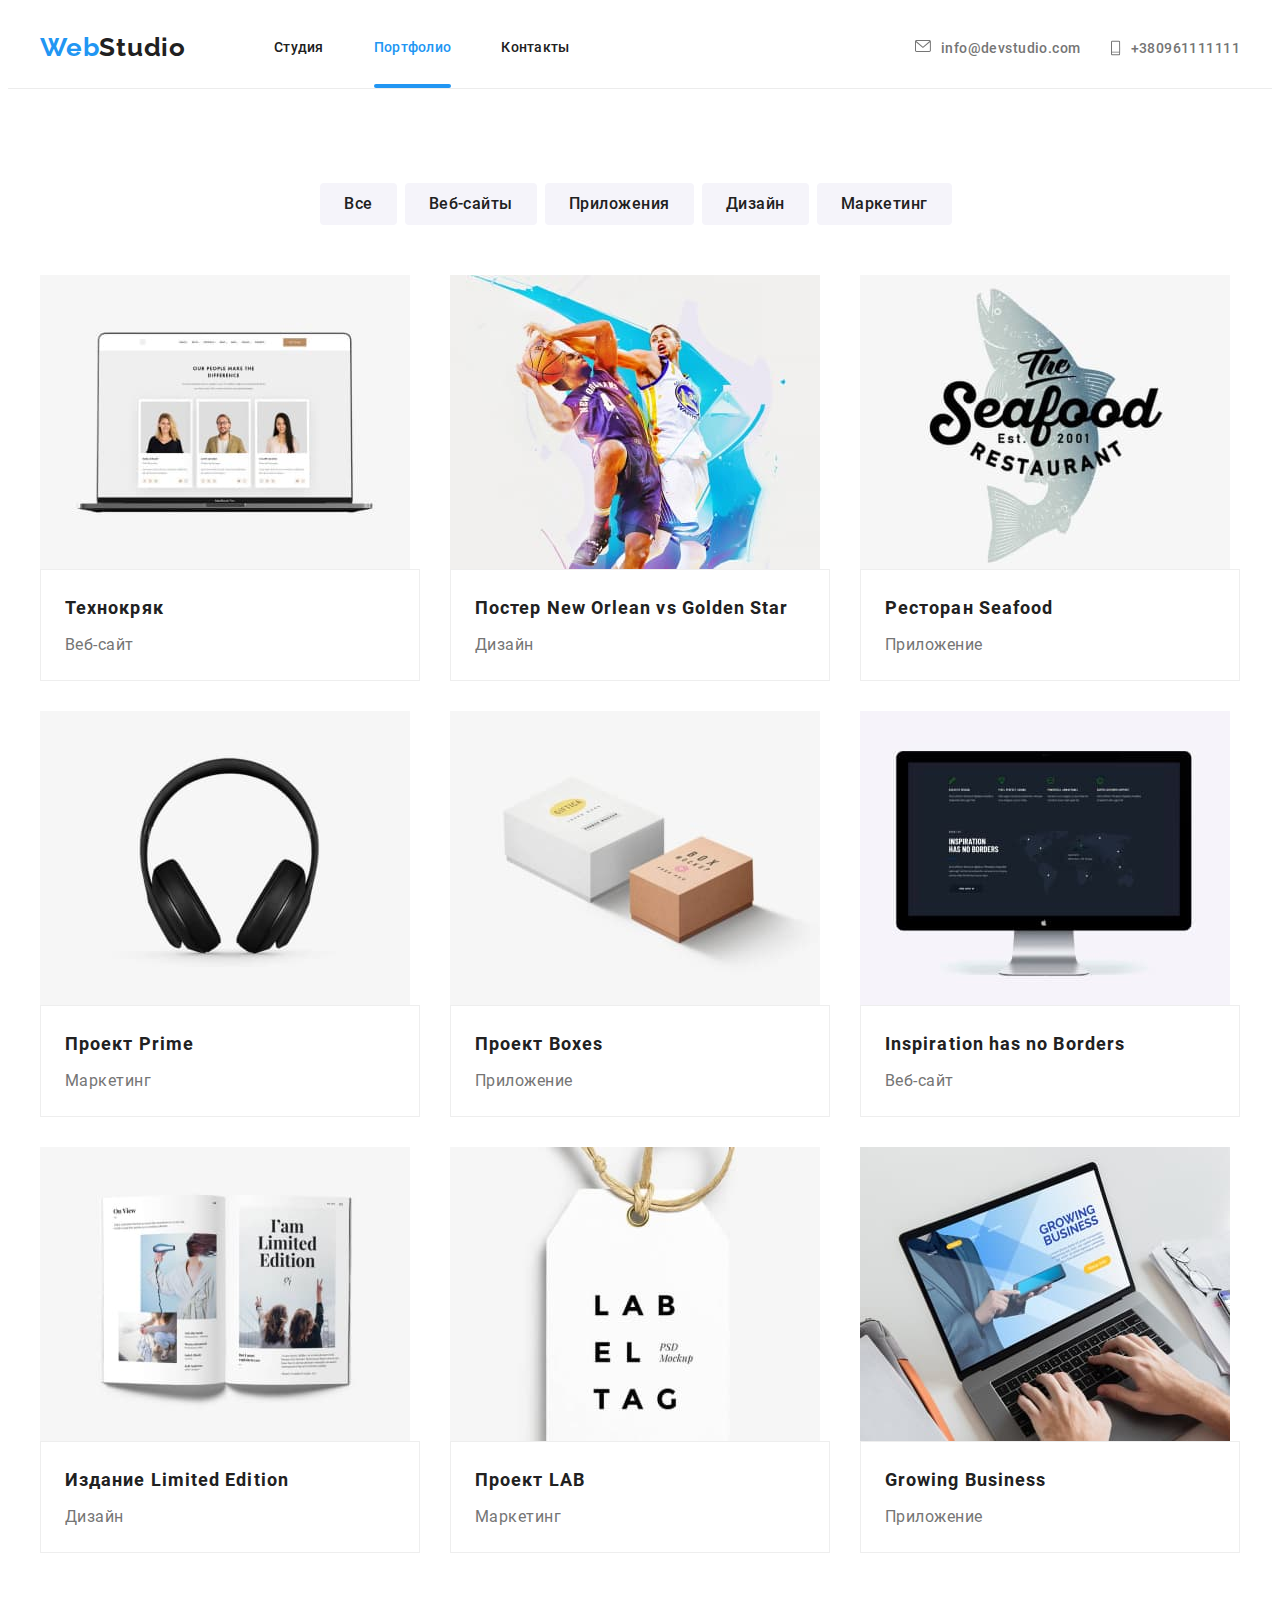
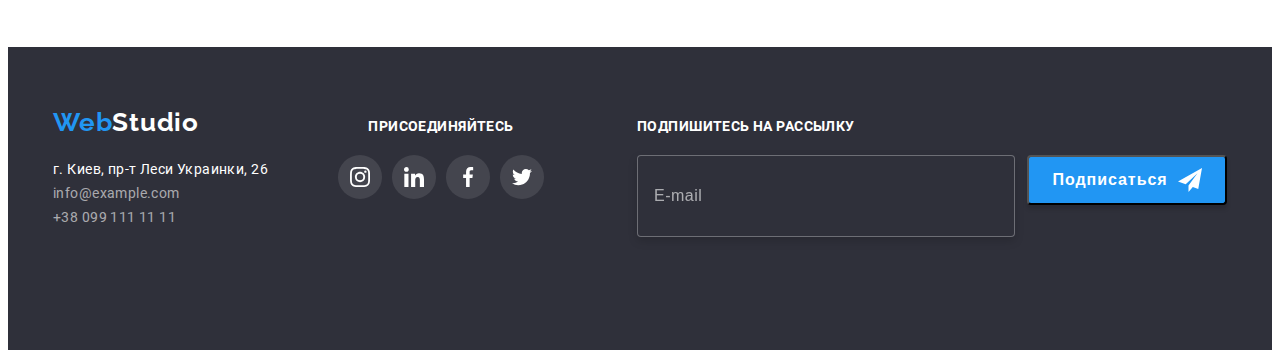
==== commit c7a1dfc7: "hw8" ====
--- a/portfolio.html
+++ b/portfolio.html
@@ -23,7 +23,7 @@
             <span class="logo__first-part">Web</span>Studio
           </a>
 
-          <!---------------- mobile-modal-button_------------------------------------------------------>
+          <!-- mobile-modal-button_ -->
 
           <ul class="menu">
             <li class="menu__item">
@@ -109,14 +109,14 @@
 
                     <source
                       srcset="
-                        ./images/tab/portfolio-1-354.jpg   1x,
-                        /images/tab/portfolio-1-354@2x.jpg 2x
-                      "
-                      media="(max-width:1200px)"
-                    />
-                    <source
-                      srcset="
-                        ./images/desk/portfolio-1-370.jpg     1x,
+                        ./images/tab/portfolio-1-354.jpg    1x,
+                        ./images/tab/portfolio-1-354@2x.jpg 2x
+                      "
+                      media="(max-width:1199px)"
+                    />
+                    <source
+                      srcset="
+                        ./images/desk/portfolio-1-370.jpg    1x,
                         ./images/desk/portfolio-1-370@2x.jpg 2x
                       "
                       media="(min-width:1200px)"
@@ -156,14 +156,14 @@
 
                     <source
                       srcset="
-                        ./images/tab/portfolio-2-354.jpg   1x,
-                        /images/tab/portfolio-2-354@2x.jpg 2x
-                      "
-                      media="(max-width:1200px)"
-                    />
-                    <source
-                      srcset="
-                        ./images/desk/portfolio-2-370.jpg     1x,
+                        ./images/tab/portfolio-2-354.jpg    1x,
+                        ./images/tab/portfolio-2-354@2x.jpg 2x
+                      "
+                      media="(max-width:1199px)"
+                    />
+                    <source
+                      srcset="
+                        ./images/desk/portfolio-2-370.jpg    1x,
                         ./images/desk/portfolio-2-370@2x.jpg 2x
                       "
                       media="(min-width:1200px)"
@@ -205,14 +205,14 @@
 
                     <source
                       srcset="
-                        ./images/tab/portfolio-3-354.jpg   1x,
-                        /images/tab/portfolio-3-354@2x.jpg 2x
-                      "
-                      media="(max-width:1200px)"
-                    />
-                    <source
-                      srcset="
-                        ./images/desk/portfolio-3-370.jpg     1x,
+                        ./images/tab/portfolio-3-354.jpg    1x,
+                        ./images/tab/portfolio-3-354@2x.jpg 2x
+                      "
+                      media="(max-width:1199px)"
+                    />
+                    <source
+                      srcset="
+                        ./images/desk/portfolio-3-370.jpg    1x,
                         ./images/desk/portfolio-3-370@2x.jpg 2x
                       "
                       media="(min-width:1200px)"
@@ -252,14 +252,14 @@
 
                     <source
                       srcset="
-                        ./images/tab/portfolio-4-354.jpg   1x,
-                        /images/tab/portfolio-4-354@2x.jpg 2x
-                      "
-                      media="(max-width:1200px)"
-                    />
-                    <source
-                      srcset="
-                        ./images/desk/portfolio-4-370.jpg     1x,
+                        ./images/tab/portfolio-4-354.jpg    1x,
+                        ./images/tab/portfolio-4-354@2x.jpg 2x
+                      "
+                      media="(max-width:1199px)"
+                    />
+                    <source
+                      srcset="
+                        ./images/desk/portfolio-4-370.jpg    1x,
                         ./images/desk/portfolio-4-370@2x.jpg 2x
                       "
                       media="(min-width:1200px)"
@@ -299,14 +299,14 @@
 
                     <source
                       srcset="
-                        ./images/tab/portfolio-5-354.jpg   1x,
-                        /images/tab/portfolio-5-354@2x.jpg 2x
-                      "
-                      media="(max-width:1200px)"
-                    />
-                    <source
-                      srcset="
-                        ./images/desk/portfolio-5-370.jpg     1x,
+                        ./images/tab/portfolio-5-354.jpg    1x,
+                        ./images/tab/portfolio-5-354@2x.jpg 2x
+                      "
+                      media="(max-width:1199px)"
+                    />
+                    <source
+                      srcset="
+                        ./images/desk/portfolio-5-370.jpg    1x,
                         ./images/desk/portfolio-5-370@2x.jpg 2x
                       "
                       media="(min-width:1200px)"
@@ -346,14 +346,14 @@
 
                     <source
                       srcset="
-                        ./images/tab/portfolio-6-354.jpg   1x,
-                        /images/tab/portfolio-6-354@2x.jpg 2x
-                      "
-                      media="(max-width:1200px)"
-                    />
-                    <source
-                      srcset="
-                        ./images/desk/portfolio-6-370.jpg     1x,
+                        ./images/tab/portfolio-6-354.jpg    1x,
+                        ./images/tab/portfolio-6-354@2x.jpg 2x
+                      "
+                      media="(max-width:1199px)"
+                    />
+                    <source
+                      srcset="
+                        ./images/desk/portfolio-6-370.jpg    1x,
                         ./images/desk/portfolio-6-370@2x.jpg 2x
                       "
                       media="(min-width:1200px)"
@@ -395,14 +395,14 @@
 
                     <source
                       srcset="
-                        ./images/tab/portfolio-7-354.jpg   1x,
-                        /images/tab/portfolio-7-354@2x.jpg 2x
-                      "
-                      media="(max-width:1200px)"
-                    />
-                    <source
-                      srcset="
-                        ./images/desk/portfolio-7-370.jpg     1x,
+                        ./images/tab/portfolio-7-354.jpg    1x,
+                        ./images/tab/portfolio-7-354@2x.jpg 2x
+                      "
+                      media="(max-width:1199px)"
+                    />
+                    <source
+                      srcset="
+                        ./images/desk/portfolio-7-370.jpg    1x,
                         ./images/desk/portfolio-7-370@2x.jpg 2x
                       "
                       media="(min-width:1200px)"
@@ -444,14 +444,14 @@
 
                     <source
                       srcset="
-                        ./images/tab/portfolio-8-354.jpg   1x,
-                        /images/tab/portfolio-8-354@2x.jpg 2x
-                      "
-                      media="(max-width:1200px)"
-                    />
-                    <source
-                      srcset="
-                        ./images/desk/portfolio-8-370.jpg     1x,
+                        ./images/tab/portfolio-8-354.jpg    1x,
+                        ./images/tab/portfolio-8-354@2x.jpg 2x
+                      "
+                      media="(max-width:1199px)"
+                    />
+                    <source
+                      srcset="
+                        ./images/desk/portfolio-8-370.jpg    1x,
                         ./images/desk/portfolio-8-370@2x.jpg 2x
                       "
                       media="(min-width:1200px)"
@@ -491,14 +491,14 @@
 
                     <source
                       srcset="
-                        ./images/tab/portfolio-9-354.jpg   1x,
-                        /images/tab/portfolio-9-354@2x.jpg 2x
-                      "
-                      media="(max-width:1200px)"
-                    />
-                    <source
-                      srcset="
-                        ./images/desk/portfolio-9-370.jpg     1x,
+                        ./images/tab/portfolio-9-354.jpg    1x,
+                        ./images/tab/portfolio-9-354@2x.jpg 2x
+                      "
+                      media="(max-width:1199px)"
+                    />
+                    <source
+                      srcset="
+                        ./images/desk/portfolio-9-370.jpg    1x,
                         ./images/desk/portfolio-9-370@2x.jpg 2x
                       "
                       media="(min-width:1200px)"
@@ -530,7 +530,7 @@
     </main>
 
     <!-- Футер -->
-  <footer class="footer">
+    <footer class="footer">
       <div class="container container__footer">
         <div class="footer__contacts">
           <a href="/" class="logo footer--logo">
@@ -618,51 +618,72 @@
         </div>
       </div>
     </footer>
-
+    <!--  Modal mobile contacts -->
     <div class="backdrop_mobile is-hidden" mobile-modal>
       <div class="modal_mobile">
-        <button class=" modal__close-button--mb" data-close>
+        <button class="modal__close-button--mb" data-close>
           <svg class="modal__close-icon--mb" width="30" height="30">
-            <use href="./images/icons/symbol-defs.svg#icon-close-1"></use>
+            <use href="./images/icons/symbol-defs.svg#icon-close-2"></use>
           </svg>
         </button>
 
         <ul class="modal_menu">
           <li class="modal__item">
-            <a href="" class="modal__link">Студия </a>
+            <a href="./index.html" class="modal__link">Студия </a>
           </li>
           <li class="modal__item">
-            <a href="" class="modal__link">Портфолио</a>
-          </li>
-          <li class="modal__item contacts">
-            <a href="" class="modal__link"> Контакты</a>
+            <a href="./portfolio.html" class="modal__link modal__link--current"
+              >Портфолио</a
+            >
           </li>
           <li class="modal__item">
-            <a href="tel:+380961111111" class="modal__link modal__phone">
-              +38 096 111 11 11
-            </a>
-          </li>
-          <li class="modal__item item-email">
-            <a href="" class="modal__link modal__email"> info@devstudio.com </a>
+            <a href="" class="modal__link">Контакты</a>
           </li>
         </ul>
-        <ul class="modal__soc-list">
-          <li class="modal__soc-item">
-            <a href=" " class="modal__soc-link">Instagram<span class="modal__partition" > | </span></a>
-          </li>
-           <ul class="modal__soc-list">
-          <li class="modal__soc-item">
-            <a href=" " class="modal__soc-link"> Twitter<span class="modal__partition" > | </span></a>
-          </li>
-           <ul class="modal__soc-list">
-          <li class="modal__soc-item">
-            <a href=" " class="modal__soc-link"> Facebook<span class="modal__partition" > | </span></a>
-          </li>
-           <ul class="modal__soc-list">
-          <li class="modal__soc-item">
-            <a href=" " class="modal__soc-link">Linkedin</a>
-          </li>
-        </ul>
+        <div class="modal--wrap">
+          <ul class="modal-contacts-mb">
+            <li class="modal-contacts-mb__item modal-contacts-mb__item--phone">
+              <a
+                href="tel:+380961111111"
+                class="modal-contacts-mb__link modal-contacts-mb__link--phone"
+              >
+                +38 096 111 11 11
+              </a>
+            </li>
+            <li class="modal-contacts-mb__item modal-contacts-mb__item--email">
+              <a
+                href=""
+                class="modal-contacts-mb__link modal-contacts-mb__link--email"
+              >
+                info@devstudio.com
+              </a>
+            </li>
+          </ul>
+
+          <ul class="modal__soc-list">
+            <li class="modal__soc-item">
+              <a href=" " class="modal__soc-link"
+                >Instagram<span class="modal__partition"> | </span></a
+              >
+            </li>
+
+            <li class="modal__soc-item">
+              <a href=" " class="modal__soc-link">
+                Twitter<span class="modal__partition"> | </span></a
+              >
+            </li>
+
+            <li class="modal__soc-item">
+              <a href=" " class="modal__soc-link">
+                Facebook<span class="modal__partition"> | </span></a
+              >
+            </li>
+
+            <li class="modal__soc-item">
+              <a href=" " class="modal__soc-link">Linkedin</a>
+            </li>
+          </ul>
+        </div>
       </div>
     </div>
     <script src="./js/modal _mobile.js"></script>
--- a/css/main.min.css
+++ b/css/main.min.css
@@ -1,2 +1,2 @@
-p,h1,h2,h3,h4,h5,h6{margin:0}ul{list-style:none;margin:0;padding-left:0}:root{--body-light-color: #e5e5e5;--body-dark-color: #2f303a;--accent-color: #2196f3;--title-text-color: #212121;--common-text-color: #757575;--typical-padding: 94px;--typical-margin: 30px}@font-face{font-family:'Roboto';font-style:normal;font-weight:400;src:local(""),url("../fonts/roboto-v30-latin_cyrillic-regular.woff2") format("woff2"),url("../fonts/roboto-v30-latin_cyrillic-regular.woff") format("woff")}@font-face{font-family:'Roboto';font-style:normal;font-weight:500;src:local(""),url("../fonts/roboto-v30-latin_cyrillic-500.woff2") format("woff2"),url("../fonts/roboto-v30-latin_cyrillic-500.woff") format("woff")}@font-face{font-family:'Roboto';font-style:normal;font-weight:700;src:local(""),url("../fonts/roboto-v30-latin_cyrillic-700.woff2") format("woff2"),url("../fonts/roboto-v30-latin_cyrillic-700.woff") format("woff")}@font-face{font-family:'Roboto';font-style:normal;font-weight:900;src:local(""),url("../fonts/roboto-v30-latin_cyrillic-900.woff2") format("woff2"),url("../fonts/roboto-v30-latin_cyrillic-900.woff") format("woff")}@font-face{font-family:'Raleway';font-style:normal;font-weight:400;src:local(""),url("../fonts/raleway-v27-latin_cyrillic-regular.woff2") format("woff2"),url("../fonts/raleway-v27-latin_cyrillic-regular.woff") format("woff")}@font-face{font-family:'Raleway';font-style:normal;font-weight:700;src:local(""),url("../fonts/raleway-v27-latin_cyrillic-700.woff2") format("woff2"),url("../fonts/raleway-v27-latin_cyrillic-700.woff") format("woff")}img{display:block;max-width:100%;height:auto}body{background-color:#fff;color:var(--common-text-color);font-family:'Roboto', sans-serif;text-decoration:none}.container{margin:0 auto;width:100%;padding-left:15px;padding-right:15px}@media screen and (min-width: 480px){.container{max-width:480px}}@media screen and (min-width: 768px){.container{max-width:768px}}@media screen and (min-width: 1200px){.container{max-width:1200px}}.logo{text-decoration:var(--accent-color);font-family:'Raleway', sans-serif;color:var(--title-text-color);font-style:normal;font-weight:700;font-size:24px;line-height:1.17;letter-spacing:.03em}@media screen and (min-width: 1200px){.logo{font-weight:700;font-size:26px;line-height:1.19;letter-spacing:.03em}}.logo__first-part{color:var(--accent-color)}.btn{display:flex;justify-content:center;align-items:center;width:200px;height:50px;border-radius:4px;cursor:pointer;color:#fff;background-color:var(--accent-color);box-shadow:0px 4px 4px rgba(0,0,0,0.15)}.text-hide{position:absolute;width:1px;height:1px;margin:-1px;border:0;padding:0;white-space:nowrap;clip-path:inset(100%);clip:rect(0 0 0 0);overflow:hidden}.header{border-bottom:1px solid #ECECEC}.header__container{display:flex;justify-content:space-between}nav{display:flex;justify-content:center;align-items:center}.header__logo{padding-top:24px;padding-bottom:25px;margin-right:88px}.menu{display:flex}.menu__item{display:flex;align-items:center;justify-content:space-evenly}@media screen and (min-width: 768px){.menu__item{display:flex;position:relative;justify-content:flex-start;margin-right:50px}}.menu__item:last-child{margin-right:0}.auth{display:flex;justify-content:space-evenly;flex-direction:column}@media screen and (min-width: 1200px){.auth{flex-direction:row;align-items:center}}.menu,.auth{font-weight:500;font-size:14px;line-height:1.14;letter-spacing:.02em}@media screen and (max-width: 767px){.menu,.auth{display:none}}@media screen and (max-width: 767px){.auth{display:none;margin-left:315px}}@media screen and (min-width: 768px){.auth{display:flex;margin-left:90px}}.auth__item.auth__email{margin-right:30px}.menu__link{transition-property:color;transition-duration:250ms;transition-timing-function:cubic-bezier(0.4, 0, 0.2, 1)}@media screen and (min-width: 768px){.menu__link{padding-top:32px;padding-bottom:32px}}.menu__link:hover,.menu__link:focus{color:var(--accent-color)}.menu__link--current::after{content:"";position:absolute;left:0;bottom:0px;height:4px;width:100%;background-color:var(--accent-color);border-radius:2px}.auth__link{text-decoration:none;color:var(--common-text-color);display:flex;font-weight:500;font-size:12px;line-height:1.17;letter-spacing:.02em}@media screen and (min-width: 1200px){.auth__link{font-weight:500;font-size:14px;line-height:1.17;letter-spacing:.03em}}.auth__link:last-child{margin-right:0}.menu__link{text-decoration:var(--accent-color);color:var(--title-text-color)}.menu__link:last-child{margin-right:0}.menu__link.menu__link--current{color:var(--accent-color)}.auth__phone-icon,.auth__email-icon{fill:currentColor;margin-right:10px}.nav__button{width:40px;height:40px;background:#fff;border:none;margin-top:auto;margin-bottom:auto;margin-right:10px}.nav__button:hover,.nav__button:focus{fill:var(--accent-color)}@media screen and (min-width: 768px){.nav__button{display:none}}.hero{padding-top:118px;padding-bottom:118px;background-size:cover;background-position:50% 50%;background-repeat:no-repeat;background-image:linear-gradient(to right, rgba(47,48,58,0.4), rgba(47,48,58,0.4)),url("../images/mobile/header-480.jpg")}@media (min-device-pixel-ratio: 2), (min-resolution: 192dpi), (min-resolution: 2dppx){.hero{background-image:linear-gradient(to right, rgba(47,48,58,0.4), rgba(47,48,58,0.4)),url("../images/mobile/header-480@2x.jpg")}}@media screen and (min-width: 768px){.hero{background-image:linear-gradient(to right, rgba(47,48,58,0.4), rgba(47,48,58,0.4)),url("../images/tab/header-768.jpg")}}@media screen and (min-width: 768px) and (min-device-pixel-ratio: 1.9), screen and (min-width: 768px) and (min-resolution: 192dpi), screen and (min-width: 768px) and (min-resolution: 2dppx){.hero{background-image:linear-gradient(to right, rgba(47,48,58,0.4), rgba(47,48,58,0.4)),url("../images/tab/header-768@2x.jpg")}}@media screen and (min-width: 1200px){.hero{padding-top:200px;padding-bottom:200px;background-image:linear-gradient(to right, rgba(47,48,58,0.4), rgba(47,48,58,0.4)),url("../images/desk/header-1600.jpg")}}@media screen and (min-width: 1200px) and (min-device-pixel-ratio: 1.9), screen and (min-width: 1200px) and (min-resolution: 192dpi), screen and (min-width: 1200px) and (min-resolution: 2dppx){.hero{background-image:linear-gradient(to right, rgba(47,48,58,0.4), rgba(47,48,58,0.4)),url("../images/desk/header-1600@2x.jpg")}}.hero__title{display:block;margin-right:auto;margin-left:auto;margin-bottom:var(--typical-margin);max-width:360px;text-decoration:var(--accent-color);color:#fff;text-transform:uppercase;text-align:center;font-weight:900;font-size:26px;line-height:1.61;letter-spacing:.06em}@media screen and (min-width: 1200px){.hero__title{font-size:44px;line-height:1.36;max-width:696px}}.hero__btn{padding:10px 32px;white-space:nowrap;margin-right:auto;margin-left:auto;font-family:inherit;text-align:center;font-weight:700;font-size:16px;line-height:1.88;letter-spacing:.06em;transition-property:background-color;transition-duration:250ms;transition-timing-function:cubic-bezier(0.4, 0, 0.2, 1)}.hero__btn:hover,.hero__btn:focus{background-color:#188CE8}.portfolio__menu{padding-top:60px;padding-bottom:40px}@media screen and (min-width: 768px){.portfolio__menu{display:flex;flex-wrap:wrap;justify-content:center}}.portfolio__item{display:inline-block}.portfolio__button{margin-right:8px;margin-bottom:15px;padding:6px 22px 6px 22px;border-radius:4px;border-color:transparent;vertical-align:text-top;font-family:inherit;color:var(--title-text-color);background:#F5F4FA;cursor:pointer;font-weight:500;font-size:16px;line-height:1.62;letter-spacing:.03em;transition-property:color;transition-duration:250ms;transition-timing-function:cubic-bezier(0.4, 0, 0.2, 1);transition-property:background;transition-duration:250ms;transition-timing-function:cubic-bezier(0.4, 0, 0.2, 1);transition-property:box-shadow;transition-duration:250ms;transition-timing-function:cubic-bezier(0.4, 0, 0.2, 1)}@media screen and (min-width: 768px){.portfolio__button{margin-bottom:0}}.portfolio__button:focus,.portfolio__button:hover{background:var(--accent-color);color:#fff;box-shadow:0px 3px 1px rgba(0,0,0,0.1),0px 1px 2px rgba(0,0,0,0.08),0px 2px 2px rgba(0,0,0,0.12)}.made-projects-list{display:flex;flex-wrap:wrap;gap:30px;margin-bottom:60px}@media screen and (min-width: 1200px){.made-projects-list{margin-bottom:94px}}.made-projects-list__item{width:100%}@media screen and (min-width: 768px){.made-projects-list__item{width:calc((100% - 30px) / 2)}}@media screen and (min-width: 1200px){.made-projects-list__item{width:calc((100% - 60px) / 3)}}.made-projects-list__link{position:relative;text-decoration:none;display:flex;flex-direction:column;transition-property:box-shadow;transition-duration:250ms;transition-timing-function:cubic-bezier(0.4, 0, 0.2, 1)}.made-projects-list__link:hover{box-shadow:0px 1px 1px rgba(0,0,0,0.12),0px 4px 4px rgba(0,0,0,0.06),1px 4px 6px rgba(0,0,0,0.16)}.made-projects-list__link:hover .made-projects-list__overlay{transform:translateY(0);opacity:1}.made-projects-list__section{bottom:0;left:0;padding-top:20px;padding-bottom:20px;padding-left:24px;padding-right:24px;background:#FFF;border-top:none;border:1px solid #EEE}.made-projects-list__title{color:var(--title-text-color);margin-bottom:4px;font-weight:700;font-size:18px;line-height:2;letter-spacing:.06em}.made-projects-list__type-item{color:var(--common-text-color);font-size:16px;line-height:1.88;letter-spacing:.03em}.portfolio-list-title,.made-projects-list__type-item{transition-property:color;transition-duration:250ms;transition-timing-function:cubic-bezier(0.4, 0, 0.2, 1)}.portfolio-list-title:hover,.made-projects-list__type-item:hover{color:var(--accent-color)}.made-projects-list__image-wrapper{position:relative;overflow:hidden}.made-projects-list__overlay{position:absolute;padding:63px 24px;width:100%;height:100%;background:rgba(33,150,243,0.9);bottom:0;left:0;opacity:0;transform:translateY(100%);transition-property:opacity;transition-duration:250ms;transition-timing-function:cubic-bezier(0.4, 0, 0.2, 1);transition-property:transform;transition-duration:250ms;transition-timing-function:cubic-bezier(0.4, 0, 0.2, 1)}.made-projects-list__text-about{color:#fff;font-size:18px;line-height:1.56;letter-spacing:.03em}.features{padding-top:60px;padding-bottom:60px}@media screen and (min-width: 1200px){.features{padding-top:94px;padding-bottom:94px}}.features__about{color:var(--common-text-color);font-weight:normal;font-size:14px;line-height:1.71;letter-spacing:.03em}.features__list{display:flex;flex-wrap:wrap;align-items:center;gap:30px}.features__item{width:100%}@media screen and (min-width: 768px){.features__item{width:calc((100% - 30px) / 2)}}@media screen and (min-width: 1200px){.features__item{width:calc((100% - 90px) / 4)}}.features__box{display:flex;justify-content:center;align-items:center;width:100%;height:120px;margin-bottom:30px;border-radius:4px;background:#F5F4FA}.features__icon{width:70px;height:70px}.features__title{margin-bottom:10px;color:var(--title-text-color);text-transform:uppercase;font-weight:700;font-size:14px;line-height:1.14;letter-spacing:.03em}.what-we-do{display:none}@media screen and (min-width: 1200px){.what-we-do{display:contents;padding-bottom:var(--typical-padding)}}.what-we-do__title{margin-bottom:50px;text-align:center;color:var(--title-text-color);font-weight:700;font-size:36px;line-height:1.17;letter-spacing:.03em}.what-we-do__list{display:flex;align-items:center;gap:30px}.what-we-do__wrapper{position:relative;margin-bottom:94px}.what-we-do__box-title{position:absolute;display:flex;justify-content:center;align-items:center;width:370px;height:70px;top:0;left:0;transform:translate(0, 224px);background:rgba(47,48,58,0.8)}.what-we-do__nested-title{text-align:center;text-transform:uppercase;color:#fff;font-weight:700;font-size:14px;line-height:1.14;letter-spacing:.03em}.team{background-color:#F5F4FA;text-align:center;padding-top:60px;padding-bottom:60px}@media screen and (min-width: 1200px){.team{padding-top:94px;padding-bottom:94px}}.team-list{display:flex;flex-wrap:wrap;justify-content:center;gap:30px}.team-item{background:#fff;border-radius:0px 0px 4px 4px}@media screen and (min-width: 1200px){.team-item{width:calc((100% - 30px) / 2)}}@media screen and (min-width: 1200px){.team-item{width:calc((100% - 90px) / 4)}}.team__title{display:inline-block;margin-bottom:50px;text-align:center;color:var(--title-text-color);font-weight:700;font-size:36px;line-height:1.17;letter-spacing:.03em}.team-item__card{padding-top:var(--typical-margin);padding-bottom:30px;box-shadow:0px 1px 3px rgba(0,0,0,0.12),0px 1px 1px rgba(0,0,0,0.14),0px 2px 1px rgba(0,0,0,0.2);border-radius:0px 0px 4px 4px}.team-item__unit{margin-bottom:10px;text-align:center;color:var(--title-text-color);font-weight:500;font-size:16px;line-height:1.19;letter-spacing:.03em}.team-item__profession{margin-bottom:16px;text-align:center;color:var(--common-text-color);font-size:16px;line-height:1.14;letter-spacing:.03em}.social-networks{display:flex;justify-content:center}.social-networks:last-child{margin-right:0}.social-networks__item{margin-right:10px}.social-networks__item:last-child{margin-right:0}.social-networks__link{display:flex;width:44px;height:44px;border-radius:50%;justify-content:center;align-items:center;color:#afb1b8;transition-property:color;transition-duration:250ms;transition-timing-function:cubic-bezier(0.4, 0, 0.2, 1)}.social-networks__link:hover{color:#fff;background-color:var(--accent-color)}.social-networks__icon{fill:currentColor}.clients{padding-top:60px;padding-bottom:60px}@media screen and (min-width: 1200px){.clients{padding-top:94px;padding-bottom:94px}}.clients__title{margin-bottom:50px;text-align:center;color:var(--title-text-color);font-weight:700;font-size:36px;line-height:1.16;letter-spacing:.03em}.clients__list{display:flex;flex-wrap:wrap;gap:30px}.client__item{width:calc((100% - 30px) / 2);height:92px}@media screen and (min-width: 768px){.client__item{width:calc((100% - 90px) / 3)}}@media screen and (min-width: 1200px){.client__item{width:calc((100% - 180px) / 6)}}.client__link{display:flex;justify-content:center;align-items:center;width:100%;height:100%;color:#AFB1B8;border:1px solid #AFB1B8;border-radius:4px;transition-property:color;transition-duration:250ms;transition-timing-function:cubic-bezier(0.4, 0, 0.2, 1);transition-property:border-color;transition-duration:250ms;transition-timing-function:cubic-bezier(0.4, 0, 0.2, 1)}.client__link:hover,.client__link:focus{color:var(--accent-color);border-color:var(--accent-color)}.client__icon{width:106px;height:60px;fill:currentColor}.footer{padding-top:60px;padding-bottom:60px;background-color:var(--body-dark-color)}.container__footer{text-align:center}@media screen and (min-width: 768px){.container__footer{display:flex;justify-content:center;flex-direction:row;flex-wrap:wrap;align-items:baseline}}@media screen and (min-width: 768px){.footer__contacts{margin-right:165px}}@media screen and (min-width: 1200px){.footer__contacts{margin-right:70px}}.footer--logo{display:block;margin-bottom:20px;color:#fff}.footer__address,.footer__email,.footer__phon{text-decoration:var(--accent-color);font-style:normal;font-size:14px;line-height:1.71;letter-spacing:.03em;transition-property:color;transition-duration:250ms;transition-timing-function:cubic-bezier(0.4, 0, 0.2, 1)}.footer__list{margin-bottom:60px}.footer__address{color:#fff}.footer__address:hover,.footer__address:focus{color:var(--accent-color)}.footer__email,.footer__phon{color:rgba(255,255,255,0.6)}.footer__email:hover,.footer__email:focus,.footer__phon:hover,.footer__phon:focus{color:var(--accent-color)}.join-us{margin-bottom:60px;text-align:center}@media screen and (min-width: 1200px){.join-us{margin-right:93px}}.join-us__title{margin-bottom:20px;text-transform:uppercase;color:#fff;font-weight:700;font-size:14px;line-height:1.14;letter-spacing:.03em}.join-us__list{display:flex;flex-direction:row;justify-content:center;gap:10px}.join-us__link{display:flex;justify-content:center;align-items:center;width:44px;height:44px;border-radius:50%;color:#fff;background:rgba(255,255,255,0.1);transition-property:background-color;transition-duration:250ms;transition-timing-function:cubic-bezier(0.4, 0, 0.2, 1)}.join-us__link:hover{background-color:var(--accent-color)}.join-us__icon{fill:currentColor}.mailling{text-align:center}@media screen and (min-width: 1200px){.mailling{text-align:start}}.mailling__title{margin-bottom:20px;text-transform:uppercase;color:#fff;font-weight:700;font-size:14px;line-height:1.14;letter-spacing:.03em}.mailling__form{text-align:center}.mailling__input{width:100%;height:50px;padding-left:16px;padding-top:15px;padding-bottom:15px;margin-bottom:20px;outline:transparent;color:#fff;border:1px solid rgba(255,255,255,0.3);filter:drop-shadow(0px 4px 4px rgba(0,0,0,0.15));border-radius:4px;background:var(--body-dark-color)}@media screen and (min-width: 1200px){.mailling__input{width:358px;margin-right:12px}}.mailling__input::placeholder{background:var(--body-dark-color);color:rgba(255,255,255,0.6);font-weight:400;font-size:16px;line-height:1.25;letter-spacing:.03em}.mailling__button{display:inline-block;text-align:center;font-weight:700;font-size:16px;line-height:1.88;letter-spacing:.06em}.mailling__icon-send{margin-left:10px}.backdrop_mobile{position:fixed;top:0;left:0;width:100%;height:100%;background:rgba(0,0,0,0.2);opacity:1}.backdrop_mobile.is-hidden{opacity:0;pointer-events:none;transition-property:opacity;transition-duration:250ms;transition-timing-function:cubic-bezier(0.4, 0, 0.2, 1)}.backdrop_mobile.is-hidden .modal{transform:translate(-50%, -50%) scale(0.1);transition-property:transform;transition-duration:250ms;transition-timing-function:cubic-bezier(0.4, 0, 0.2, 1)}.modal_mobile{top:0;left:0;position:relative;padding-top:48px;padding-left:40px;width:480px;height:796px;background:#fff}.modal__close-button--mb{position:absolute;left:440px;top:8px;border:5px solid rgba(0,0,0,0.1);border-radius:50%;width:30px;height:30px;cursor:pointer}.modal__close-button--mb:hover .modal__close-icon--mb{fill:var(--accent-color)}.modal__close-icon--mb{position:absolute;top:50%;left:50%;transform:translate(-50%, -50%);fill:currentColor;transition-property:fill;transition-duration:250ms;transition-timing-function:cubic-bezier(0.4, 0, 0.2, 1)}.modal__close-icon--mb:hover{fill:currentColor}.modal-button{margin-top:30px;margin-left:124px;margin-right:124px;text-align:center;font-weight:700;font-size:16px;line-height:1.88;letter-spacing:.06em}.modal__item{margin-bottom:32px}.modal__item.contacts{margin-bottom:302px}.modal__item.item-email{margin-bottom:64px}.modal__link{font-weight:500;font-size:40px;line-height:1.2;letter-spacing:.03em;color:var(--title-text-color);text-decoration:none}.modal__link.modal__phone{font-weight:500;font-size:34px;line-height:1.2;letter-spacing:.03em}.modal__link.modal__email{font-weight:500;font-size:24px;line-height:1.2;letter-spacing:.03em;color:#757575}.modal__link:hover{color:var(--accent-color)}.modal__soc-list{display:flex;flex-direction:row}.modal__soc-link{color:var(--accent-color);font-weight:500;font-size:18px;line-height:1.2;letter-spacing:.03em;text-decoration:none;margin-right:10px}.backdrop{position:fixed;top:0;left:0;width:100%;height:100%;background:rgba(0,0,0,0.2);opacity:1;transition-property:opacity;transition-duration:250ms;transition-timing-function:cubic-bezier(0.4, 0, 0.2, 1)}.backdrop.is-hidden{opacity:0;pointer-events:none}.backdrop.is-hidden .modal{transform:translate(-50%, -50%) scale(0.1);transition-property:transform;transition-duration:250ms;transition-timing-function:cubic-bezier(0.4, 0, 0.2, 1)}.modal{position:absolute;padding:40px;top:50%;left:50%;width:450px;height:609px;background:#fff;box-shadow:0px 1px 3px rgba(0,0,0,0.12),0px 1px 1px rgba(0,0,0,0.14),0px 2px 1px rgba(0,0,0,0.2);border-radius:4px;transform:translate(-50%, -50%) scale(1);transition-property:transform;transition-duration:250ms;transition-timing-function:cubic-bezier(0.4, 0, 0.2, 1)}@media screen and (min-width: 1200px){.modal{width:528px;height:581px}}.modal__close-button{position:absolute;right:8px;top:8px;width:30px;height:30px;border:5px solid rgba(0,0,0,0.1);border-radius:50%;cursor:pointer}.modal__close-button:hover .modal__close-icon{fill:var(--accent-color)}.modal__close-icon{position:absolute;top:50%;left:50%;transform:translate(-50%, -50%);fill:currentColor;transition-property:fill;transition-duration:250ms;transition-timing-function:cubic-bezier(0.4, 0, 0.2, 1)}.modal__title{margin-bottom:12px;text-align:center;color:var(--title-text-color);font-weight:700;font-size:20px;line-height:1.5;letter-spacing:.03em}@media screen and (min-width: 1200px){.modal__title{font-weight:700;font-size:20px;line-height:1.15;letter-spacing:.03em}}.modal__input,textarea{width:100%}.modal__input:hover,.modal__input:focus,textarea:hover,textarea:focus{border:1px solid var(--accent-color);outline:transparent}.modal__input{box-sizing:border-box;height:40px;padding-left:41px;border:1px solid rgba(33,33,33,0.2);border-radius:4px;transition-property:border;transition-duration:250ms;transition-timing-function:cubic-bezier(0.4, 0, 0.2, 1)}.modal__input:hover+.modal__icon,.modal__input:focus+.modal__icon{fill:var(--accent-color)}.modal__checkbox{appearance:none}textarea{display:block;height:120px;padding:12px 16px;resize:none;border:1px solid rgba(33,33,33,0.2);border-radius:4px;transition-property:border;transition-duration:250ms;transition-timing-function:cubic-bezier(0.4, 0, 0.2, 1)}textarea::placeholder{color:rgba(117,117,117,0.5);font-weight:400;font-size:12px;line-height:1.17;letter-spacing:.01em}.modal__label{display:flex;align-items:center;margin-bottom:4px;color:var(--common-text-color);font-weight:400;font-size:12px;line-height:1.17;letter-spacing:.01em}.modal__label.checkbox{margin-bottom:0;justify-content:center;font-weight:400;font-size:12px;line-height:1.17;letter-spacing:.03em}@media screen and (min-width: 1200px){.modal__label.checkbox{font-size:14px;line-height:1.71}}.modal-button{margin-top:30px;margin-left:auto;margin-right:auto;text-align:center;font-weight:700;font-size:16px;line-height:1.88;letter-spacing:.06em}.modal__wrapper{position:relative;margin-bottom:10px}.modal__wrapper.txtarea{margin-bottom:20px}.modal__icon{position:absolute;top:50%;left:22px;transform:translate(-50%, 0);fill:currentColor;transition-property:fill;transition-duration:250ms;transition-timing-function:cubic-bezier(0.4, 0, 0.2, 1)}.modal__icon-check{margin-right:7px;border:2px solid;border-color:#212121;border-radius:2px;fill:#e5e5e5}.modal__checkbox:checked+.modal__icon-check{fill:#fff;background-color:var(--accent-color);background-origin:border-box;border:2px solid;border-color:var(--accent-color);border-radius:2px}
+p,h1,h2,h3,h4,h5,h6{margin:0}ul{list-style:none;margin:0;padding-left:0}:root{--body-light-color: #e5e5e5;--body-dark-color: #2f303a;--accent-color: #2196f3;--title-text-color: #212121;--common-text-color: #757575;--typical-padding: 94px;--typical-margin: 30px}@font-face{font-family:'Roboto';font-style:normal;font-weight:400;src:local(""),url("../fonts/roboto-v30-latin_cyrillic-regular.woff2") format("woff2"),url("../fonts/roboto-v30-latin_cyrillic-regular.woff") format("woff")}@font-face{font-family:'Roboto';font-style:normal;font-weight:500;src:local(""),url("../fonts/roboto-v30-latin_cyrillic-500.woff2") format("woff2"),url("../fonts/roboto-v30-latin_cyrillic-500.woff") format("woff")}@font-face{font-family:'Roboto';font-style:normal;font-weight:700;src:local(""),url("../fonts/roboto-v30-latin_cyrillic-700.woff2") format("woff2"),url("../fonts/roboto-v30-latin_cyrillic-700.woff") format("woff")}@font-face{font-family:'Roboto';font-style:normal;font-weight:900;src:local(""),url("../fonts/roboto-v30-latin_cyrillic-900.woff2") format("woff2"),url("../fonts/roboto-v30-latin_cyrillic-900.woff") format("woff")}@font-face{font-family:'Raleway';font-style:normal;font-weight:400;src:local(""),url("../fonts/raleway-v27-latin_cyrillic-regular.woff2") format("woff2"),url("../fonts/raleway-v27-latin_cyrillic-regular.woff") format("woff")}@font-face{font-family:'Raleway';font-style:normal;font-weight:700;src:local(""),url("../fonts/raleway-v27-latin_cyrillic-700.woff2") format("woff2"),url("../fonts/raleway-v27-latin_cyrillic-700.woff") format("woff")}img{display:block;max-width:100%;height:auto}body{background-color:#fff;color:var(--common-text-color);font-family:'Roboto', sans-serif;text-decoration:none}.container{margin:0 auto;width:100%;padding-left:15px;padding-right:15px}@media screen and (min-width: 480px){.container{max-width:480px}}@media screen and (min-width: 768px){.container{max-width:768px}}@media screen and (min-width: 1200px){.container{max-width:1200px}}.logo{text-decoration:var(--accent-color);font-family:'Raleway', sans-serif;color:var(--title-text-color);font-style:normal;font-weight:700;font-size:24px;line-height:1.17;letter-spacing:.03em}@media screen and (min-width: 1200px){.logo{font-weight:700;font-size:26px;line-height:1.19;letter-spacing:.03em}}.logo__first-part{color:var(--accent-color)}.btn{display:flex;justify-content:center;align-items:center;width:200px;height:50px;border-radius:4px;cursor:pointer;color:#fff;background-color:var(--accent-color);box-shadow:0px 4px 4px rgba(0,0,0,0.15)}.text-hide{position:absolute;width:1px;height:1px;margin:-1px;border:0;padding:0;white-space:nowrap;clip-path:inset(100%);clip:rect(0 0 0 0);overflow:hidden}.header{border-bottom:1px solid #ECECEC}.header__container{display:flex;justify-content:space-between}nav{display:flex;justify-content:center;align-items:center}.header__logo{padding-top:24px;padding-bottom:25px;margin-right:88px}.menu{display:flex}.menu__item{display:flex;align-items:center;justify-content:space-evenly}@media screen and (min-width: 768px){.menu__item{display:flex;position:relative;justify-content:flex-start;margin-right:50px}}.menu__item:last-child{margin-right:0}.auth{display:flex;justify-content:space-evenly;flex-direction:column}@media screen and (min-width: 1200px){.auth{flex-direction:row;align-items:center}}@media screen and (min-width: 1200px) and (max-width: 767px){.auth{display:none}}@media screen and (min-width: 1200px) and (min-width: 768px){.auth{display:flex;margin-left:auto}}.menu,.auth{font-weight:500;font-size:14px;line-height:1.14;letter-spacing:.02em}@media screen and (max-width: 767px){.menu,.auth{display:none}}@media screen and (min-width: 1200px){.auth__item.auth__email{margin-right:30px}}.menu__link{transition-property:color;transition-duration:250ms;transition-timing-function:cubic-bezier(0.4, 0, 0.2, 1)}.menu__link:hover,.menu__link:focus{color:var(--accent-color)}@media screen and (min-width: 768px){.menu__link{padding-top:32px;padding-bottom:32px}}.menu__link--current::after{content:"";position:absolute;left:0;bottom:0px;height:4px;width:100%;background-color:var(--accent-color);border-radius:2px}.auth__link{text-decoration:none;color:var(--common-text-color);display:flex;font-weight:500;font-size:12px;line-height:1.17;letter-spacing:.02em}.auth__link:hover,.auth__link:focus{color:var(--accent-color)}.auth__link:last-child{margin-right:0}@media screen and (min-width: 1200px){.auth__link{font-weight:500;font-size:14px;line-height:1.17;letter-spacing:.03em}}.menu__link{text-decoration:var(--accent-color);color:var(--title-text-color)}.menu__link:last-child{margin-right:0}.menu__link.menu__link--current{color:var(--accent-color)}.auth__phone-icon,.auth__email-icon{fill:currentColor;margin-right:10px}.nav__button{width:40px;height:40px;background:#fff;border:none;margin-top:auto;margin-bottom:auto}.nav__button:hover,.nav__button:focus{fill:var(--accent-color)}@media screen and (min-width: 768px){.nav__button{display:none}}.hero{padding-top:118px;padding-bottom:118px;background-size:cover;background-position:50% 50%;background-repeat:no-repeat;background-image:linear-gradient(to right, rgba(47,48,58,0.4), rgba(47,48,58,0.4)),url("../images/mobile/header-480.jpg")}@media (min-device-pixel-ratio: 2), (min-resolution: 192dpi), (min-resolution: 2dppx){.hero{background-image:linear-gradient(to right, rgba(47,48,58,0.4), rgba(47,48,58,0.4)),url("../images/mobile/header-480@2x.jpg")}}@media screen and (min-width: 768px){.hero{background-image:linear-gradient(to right, rgba(47,48,58,0.4), rgba(47,48,58,0.4)),url("../images/tab/header-768.jpg")}}@media screen and (min-width: 768px) and (min-device-pixel-ratio: 1.9), screen and (min-width: 768px) and (min-resolution: 192dpi), screen and (min-width: 768px) and (min-resolution: 2dppx){.hero{background-image:linear-gradient(to right, rgba(47,48,58,0.4), rgba(47,48,58,0.4)),url("../images/tab/header-768@2x.jpg")}}@media screen and (min-width: 1200px){.hero{padding-top:200px;padding-bottom:200px;background-image:linear-gradient(to right, rgba(47,48,58,0.4), rgba(47,48,58,0.4)),url("../images/desk/header-1600.jpg")}}@media screen and (min-width: 1200px) and (min-device-pixel-ratio: 1.9), screen and (min-width: 1200px) and (min-resolution: 192dpi), screen and (min-width: 1200px) and (min-resolution: 2dppx){.hero{background-image:linear-gradient(to right, rgba(47,48,58,0.4), rgba(47,48,58,0.4)),url("../images/desk/header-1600@2x.jpg")}}.hero__title{display:block;margin-right:auto;margin-left:auto;margin-bottom:var(--typical-margin);max-width:360px;text-decoration:var(--accent-color);color:#fff;text-transform:uppercase;text-align:center;font-weight:900;font-size:26px;line-height:1.61;letter-spacing:.06em}@media screen and (min-width: 1200px){.hero__title{font-size:44px;line-height:1.36;max-width:696px}}.hero__btn{padding:10px 32px;white-space:nowrap;margin-right:auto;margin-left:auto;font-family:inherit;text-align:center;font-weight:700;font-size:16px;line-height:1.88;letter-spacing:.06em;transition-property:background-color;transition-duration:250ms;transition-timing-function:cubic-bezier(0.4, 0, 0.2, 1)}.hero__btn:hover,.hero__btn:focus{background-color:#188CE8}.portfolio{padding-top:94px;padding-bottom:94px}.portfolio__menu{margin-bottom:50px}@media screen and (min-width: 768px){.portfolio__menu{display:flex;flex-wrap:wrap;justify-content:center}}.portfolio__item{display:inline-block}.portfolio__button{margin-right:8px;margin-bottom:15px;padding:6px 22px 6px 22px;border-radius:4px;border-color:transparent;vertical-align:text-top;font-family:inherit;color:var(--title-text-color);background:#F5F4FA;cursor:pointer;font-weight:500;font-size:16px;line-height:1.62;letter-spacing:.03em;transition-property:color,background,box-shadow;transition-duration:250ms;transition-timing-function:cubic-bezier(0.4, 0, 0.2, 1)}@media screen and (min-width: 768px){.portfolio__button{margin-bottom:0}}.portfolio__button:focus,.portfolio__button:hover{background:var(--accent-color);color:#fff;box-shadow:0px 3px 1px rgba(0,0,0,0.1),0px 1px 2px rgba(0,0,0,0.08),0px 2px 2px rgba(0,0,0,0.12)}.made-projects-list{display:flex;flex-wrap:wrap;align-items:stretch;gap:30px}.made-projects-list__item{display:flex}@media screen and (min-width: 768px){.made-projects-list__item{width:calc((100% - 30px) / 2)}}@media screen and (min-width: 1200px){.made-projects-list__item{width:calc((100% - 60px) / 3)}}.made-projects-list__link{width:100%;position:relative;text-decoration:none;display:flex;flex-direction:column;transition-property:box-shadow;transition-duration:250ms;transition-timing-function:cubic-bezier(0.4, 0, 0.2, 1)}.made-projects-list__link:hover{box-shadow:0px 1px 1px rgba(0,0,0,0.12),0px 4px 4px rgba(0,0,0,0.06),1px 4px 6px rgba(0,0,0,0.16)}.made-projects-list__link:hover .made-projects-list__overlay{transform:translateY(0);opacity:1}.made-projects-list__section{flex-grow:1;bottom:0;left:0;padding-top:20px;padding-bottom:20px;padding-left:24px;padding-right:24px;background:#FFF;border-top:none;border:1px solid #EEE}.made-projects-list__title{color:var(--title-text-color);margin-bottom:4px;font-weight:700;font-size:18px;line-height:2;letter-spacing:.06em}.made-projects-list__type-item{color:var(--common-text-color);font-size:16px;line-height:1.88;letter-spacing:.03em}.portfolio-list-title,.made-projects-list__type-item{transition-property:color;transition-duration:250ms;transition-timing-function:cubic-bezier(0.4, 0, 0.2, 1)}.portfolio-list-title:hover,.made-projects-list__type-item:hover{color:var(--accent-color)}.made-projects-list__image-wrapper{position:relative;overflow:hidden;max-width:100%}.made-projects-list__overlay{position:absolute;padding:63px 24px;width:100%;height:100%;background:rgba(33,150,243,0.9);bottom:0;left:0;opacity:0;transform:translateY(100%);transition-property:opacity,transform;transition-duration:250ms;transition-timing-function:cubic-bezier(0.4, 0, 0.2, 1)}.made-projects-list__text-about{color:#fff;font-size:18px;line-height:1.56;letter-spacing:.03em}.features{padding-top:60px;padding-bottom:60px}@media screen and (min-width: 1200px){.features{padding-top:94px;padding-bottom:94px}}.features__list{display:flex;flex-wrap:wrap;align-items:baseline;gap:30px}.features__item{width:100%}@media screen and (min-width: 768px){.features__item{width:calc((100% - 30px) / 2)}}@media screen and (min-width: 1200px){.features__item{width:calc((100% - 90px) / 4)}}.features__box{display:flex;justify-content:center;align-items:center;width:100%;height:120px;margin-bottom:30px;border-radius:4px;background:#F5F4FA}.features__icon{width:70px;height:70px}.features__title{text-align:center;margin-bottom:10px;color:var(--title-text-color);text-transform:uppercase;font-weight:700;font-size:14px;line-height:1.14;letter-spacing:.03em}@media screen and (min-width: 768px){.features__title{text-align:start}}.features__about{color:var(--common-text-color);font-weight:normal;font-size:14px;line-height:1.71;letter-spacing:.03em}.what-we-do{display:none}@media screen and (min-width: 1200px){.what-we-do{display:contents;padding-bottom:var(--typical-padding)}}.what-we-do__title{margin-bottom:50px;text-align:center;color:var(--title-text-color);font-weight:700;font-size:36px;line-height:1.17;letter-spacing:.03em}.what-we-do__list{display:flex;align-items:center;gap:30px}.what-we-do__wrapper{position:relative;margin-bottom:94px}.what-we-do__box-title{position:absolute;display:flex;justify-content:center;align-items:center;width:370px;height:70px;top:0;left:0;transform:translate(0, 224px);background:rgba(47,48,58,0.8)}.what-we-do__nested-title{text-align:center;text-transform:uppercase;color:#fff;font-weight:700;font-size:14px;line-height:1.14;letter-spacing:.03em}.team{background-color:#F5F4FA;text-align:center;padding-top:60px;padding-bottom:60px}@media screen and (min-width: 1200px){.team{padding-top:94px;padding-bottom:94px}}.team-list{display:flex;flex-wrap:wrap;justify-content:center;gap:30px}.team-item{background:#fff;border-radius:0px 0px 4px 4px}@media screen and (min-width: 768px){.team-item{width:calc((100% - 30px) / 2)}}@media screen and (min-width: 1200px){.team-item{width:calc((100% - 90px) / 4)}}.team__title{display:inline-block;margin-bottom:50px;text-align:center;color:var(--title-text-color);font-weight:700;font-size:36px;line-height:1.17;letter-spacing:.03em}.team-item__card{padding-top:var(--typical-margin);padding-bottom:30px;box-shadow:0px 1px 3px rgba(0,0,0,0.12),0px 1px 1px rgba(0,0,0,0.14),0px 2px 1px rgba(0,0,0,0.2);border-radius:0px 0px 4px 4px}.team-item__unit{margin-bottom:10px;text-align:center;color:var(--title-text-color);font-weight:500;font-size:16px;line-height:1.19;letter-spacing:.03em}.team-item__profession{margin-bottom:16px;text-align:center;color:var(--common-text-color);font-size:16px;line-height:1.14;letter-spacing:.03em}.social-networks{display:flex;justify-content:center}.social-networks:last-child{margin-right:0}.social-networks__item{margin-right:10px}.social-networks__item:last-child{margin-right:0}.social-networks__link{display:flex;width:44px;height:44px;border-radius:50%;justify-content:center;align-items:center;color:#afb1b8;transition-property:color;transition-duration:250ms;transition-timing-function:cubic-bezier(0.4, 0, 0.2, 1)}.social-networks__link:hover{color:#fff;background-color:var(--accent-color)}.social-networks__icon{fill:currentColor}.clients{padding-top:60px;padding-bottom:60px}@media screen and (min-width: 1200px){.clients{padding-top:94px;padding-bottom:94px}}.clients__title{margin-bottom:50px;text-align:center;color:var(--title-text-color);font-weight:700;font-size:36px;line-height:1.16;letter-spacing:.03em}.clients__list{display:flex;flex-wrap:wrap;justify-content:center;gap:30px}.client__item{width:calc((100% - 30px) / 2);height:92px}@media screen and (min-width: 768px){.client__item{width:calc((100% - 90px) / 3)}}@media screen and (min-width: 1200px){.client__item{width:calc((100% - 180px) / 6)}}.client__link{display:flex;justify-content:center;align-items:center;width:100%;height:100%;color:#AFB1B8;border:1px solid #AFB1B8;border-radius:4px;transition-property:color,border-color;transition-duration:250ms;transition-timing-function:cubic-bezier(0.4, 0, 0.2, 1)}.client__link:hover{color:var(--accent-color);border-color:var(--accent-color)}.client__icon{width:106px;height:60px;fill:currentColor}.footer{padding-top:60px;padding-bottom:60px;background-color:var(--body-dark-color)}.container__footer{text-align:center}@media screen and (min-width: 768px){.container__footer{display:flex;justify-content:center;flex-direction:row;flex-wrap:wrap;align-items:baseline}}@media screen and (min-width: 768px){.footer__contacts{margin-right:165px}}@media screen and (min-width: 1200px){.footer__contacts{text-align:left;margin-right:70px}}.footer--logo{display:block;margin-bottom:20px;color:#fff}.footer__address,.footer__email,.footer__phon{text-decoration:var(--accent-color);font-style:normal;font-size:14px;line-height:1.71;letter-spacing:.03em;transition-property:color;transition-duration:250ms;transition-timing-function:cubic-bezier(0.4, 0, 0.2, 1)}.footer__list{margin-bottom:60px}.footer__address{color:#fff}.footer__address:hover,.footer__address:focus{color:var(--accent-color)}.footer__email,.footer__phon{color:rgba(255,255,255,0.6)}.footer__email:hover,.footer__email:focus,.footer__phon:hover,.footer__phon:focus{color:var(--accent-color)}.join-us{margin-bottom:60px;text-align:center}@media screen and (min-width: 1200px){.join-us{margin-right:93px}}.join-us__title{margin-bottom:20px;text-transform:uppercase;color:#fff;font-weight:700;font-size:14px;line-height:1.14;letter-spacing:.03em}.join-us__list{display:flex;flex-direction:row;justify-content:center;gap:10px}.join-us__link{display:flex;justify-content:center;align-items:center;width:44px;height:44px;border-radius:50%;color:#fff;background:rgba(255,255,255,0.1);transition-property:background-color;transition-duration:250ms;transition-timing-function:cubic-bezier(0.4, 0, 0.2, 1)}.join-us__link:hover{background-color:var(--accent-color)}.join-us__icon{fill:currentColor}.mailling{text-align:center}@media screen and (min-width: 1200px){.mailling{text-align:start}}.mailling__title{margin-bottom:20px;text-transform:uppercase;color:#fff;font-weight:700;font-size:14px;line-height:1.14;letter-spacing:.03em}.mailling__form{display:flex;flex-direction:column}@media screen and (min-width: 1200px){.mailling__form{flex-direction:row}}.mailling__input{width:100%;height:50px;padding-left:16px;padding-top:15px;padding-bottom:15px;margin-bottom:20px;outline:transparent;color:#fff;border:1px solid rgba(255,255,255,0.3);filter:drop-shadow(0px 4px 4px rgba(0,0,0,0.15));border-radius:4px;background:var(--body-dark-color)}@media screen and (min-width: 768px){.mailling__input{width:450px}}@media screen and (min-width: 1200px){.mailling__input{width:358px;margin-right:12px}}.mailling__input::placeholder{background:var(--body-dark-color);color:rgba(255,255,255,0.6);font-weight:400;font-size:16px;line-height:1.25;letter-spacing:.03em}.mailling__button{text-align:center;margin-left:auto;margin-right:auto;font-weight:700;font-size:16px;line-height:1.88;letter-spacing:.06em}.mailling__icon-send{margin-left:10px}.backdrop_mobile{position:fixed;top:0;left:0;width:100%;height:100%;background:rgba(0,0,0,0.2);opacity:1}.backdrop_mobile.is-hidden{opacity:0;pointer-events:none;transition-property:opacity;transition-duration:250ms;transition-timing-function:cubic-bezier(0.4, 0, 0.2, 1)}.modal_mobile{position:relative;padding-left:40px;padding-right:15px;padding-top:48px;padding-bottom:48px;display:flex;height:100%;flex-direction:column;justify-content:space-between;background:#fff}@media screen and (min-width: 480px){.modal_mobile{max-width:768px}}.modal__close-button--mb{position:absolute;right:8px;top:8px;border:5px solid rgba(0,0,0,0.1);border-radius:50%;width:30px;height:30px;cursor:pointer}.modal__close-button--mb:hover{color:var(--accent-color)}.modal__close-icon--mb{position:absolute;top:50%;left:50%;transform:translate(-50%, -50%);fill:currentColor;transition-property:fill;transition-duration:250ms;transition-timing-function:cubic-bezier(0.4, 0, 0.2, 1)}.modal__close-icon--mb:hover{fill:var(--accent-color)}.modal__item{margin-bottom:32px}.modal__link{font-weight:500;font-size:40px;line-height:1.2;letter-spacing:.03em;color:var(--title-text-color);text-decoration:none}.modal__link:hover,.modal__link:focus{color:var(--accent-color)}.modal__link.modal__link--current{color:var(--accent-color)}.modal-contacts-mb{display:flex;flex-direction:column;margin-bottom:64px}.modal-contacts-mb__item{margin-bottom:32px}.modal-contacts-mb__link{text-decoration:none}.modal-contacts-mb__link.modal-contacts-mb__link--phone{font-weight:500;font-size:34px;line-height:1.2;letter-spacing:.03em;color:var(--accent-color)}.modal-contacts-mb__link.modal-contacts-mb__link--email{font-weight:500;font-size:24px;line-height:1.2;letter-spacing:.03em;color:#757575}.modal-contacts-mb__link:hover,.modal-contacts-mb__link:focus{color:var(--accent-color)}.modal__soc-list{display:flex;flex-direction:row;flex-wrap:wrap}.modal__soc-link{color:var(--accent-color);font-weight:500;font-size:18px;line-height:1.2;letter-spacing:.03em;text-decoration:none;margin-right:10px}.backdrop{position:fixed;top:0;left:0;width:100%;height:100%;background:rgba(0,0,0,0.2);opacity:1;transition-property:opacity;transition-duration:250ms;transition-timing-function:cubic-bezier(0.4, 0, 0.2, 1)}.backdrop.is-hidden{opacity:0;pointer-events:none}.backdrop.is-hidden .modal{transform:translate(-50%, -50%) scale(0.1);transition-property:transform;transition-duration:250ms;transition-timing-function:cubic-bezier(0.4, 0, 0.2, 1)}.modal{position:fixed;top:45%;left:50%;width:315px;padding:25px;height:595px;background:#fff;box-shadow:0px 1px 3px rgba(0,0,0,0.12),0px 1px 1px rgba(0,0,0,0.14),0px 2px 1px rgba(0,0,0,0.2);border-radius:4px;transform:translate(-50%, -50%) scale(1);transition-property:transform;transition-duration:250ms;transition-timing-function:cubic-bezier(0.4, 0, 0.2, 1)}@media screen and (min-width: 480px){.modal{width:450px;height:609px;padding:40px}}@media screen and (min-width: 1200px){.modal{width:528px;height:581px}}.modal__close-button{position:absolute;right:8px;top:8px;width:30px;height:30px;border:5px solid rgba(0,0,0,0.1);border-radius:50%;cursor:pointer}.modal__close-button:hover .modal__close-icon{fill:var(--accent-color)}.modal__close-icon{position:absolute;top:50%;left:50%;transform:translate(-50%, -50%);fill:currentColor;transition-property:fill;transition-duration:250ms;transition-timing-function:cubic-bezier(0.4, 0, 0.2, 1)}.modal__close-icon:hover{fill:var(--accent-color)}.modal__title{margin-bottom:12px;text-align:center;color:var(--title-text-color);font-weight:700;font-size:20px;line-height:1.5;letter-spacing:.03em}@media screen and (min-width: 1200px){.modal__title{font-weight:700;font-size:20px;line-height:1.15;letter-spacing:.03em}}.modal__input,textarea{width:100%}.modal__input:hover,.modal__input:focus,textarea:hover,textarea:focus{border:1px solid var(--accent-color);outline:transparent}.modal__input{box-sizing:border-box;height:40px;padding-left:41px;border:1px solid rgba(33,33,33,0.2);border-radius:4px;transition-property:border;transition-duration:250ms;transition-timing-function:cubic-bezier(0.4, 0, 0.2, 1)}.modal__input:hover+.modal__icon,.modal__input:focus+.modal__icon{fill:var(--accent-color)}.modal__checkbox{appearance:none}textarea{display:block;height:120px;padding:12px 16px;resize:none;border:1px solid rgba(33,33,33,0.2);border-radius:4px;transition-property:border;transition-duration:250ms;transition-timing-function:cubic-bezier(0.4, 0, 0.2, 1)}textarea::placeholder{color:rgba(117,117,117,0.5);font-weight:400;font-size:12px;line-height:1.17;letter-spacing:.01em}.modal__label{display:flex;align-items:center;margin-bottom:4px;color:var(--common-text-color);font-weight:400;font-size:12px;line-height:1.17;letter-spacing:.01em}.modal__label.checkbox{margin-bottom:0;justify-content:center;font-weight:400;font-size:12px;line-height:1.17;letter-spacing:.03em}@media screen and (min-width: 1200px){.modal__label.checkbox{font-size:14px;line-height:1.71}}.modal-button{margin-top:30px;margin-left:auto;margin-right:auto;text-align:center;font-weight:700;font-size:16px;line-height:1.88;letter-spacing:.06em}.modal__wrapper{position:relative;margin-bottom:10px}.modal__wrapper.txtarea{margin-bottom:20px}.modal__icon{position:absolute;top:50%;left:22px;transform:translate(-50%, 0);fill:currentColor;transition-property:fill;transition-duration:250ms;transition-timing-function:cubic-bezier(0.4, 0, 0.2, 1)}.modal__icon-check{margin-right:7px;border:2px solid;border-color:#212121;border-radius:2px;fill:#e5e5e5}.modal__checkbox:checked+.modal__icon-check{fill:#fff;background-color:var(--accent-color);background-origin:border-box;border:2px solid;border-color:var(--accent-color);border-radius:2px}
 /*# sourceMappingURL=main.min.css.map */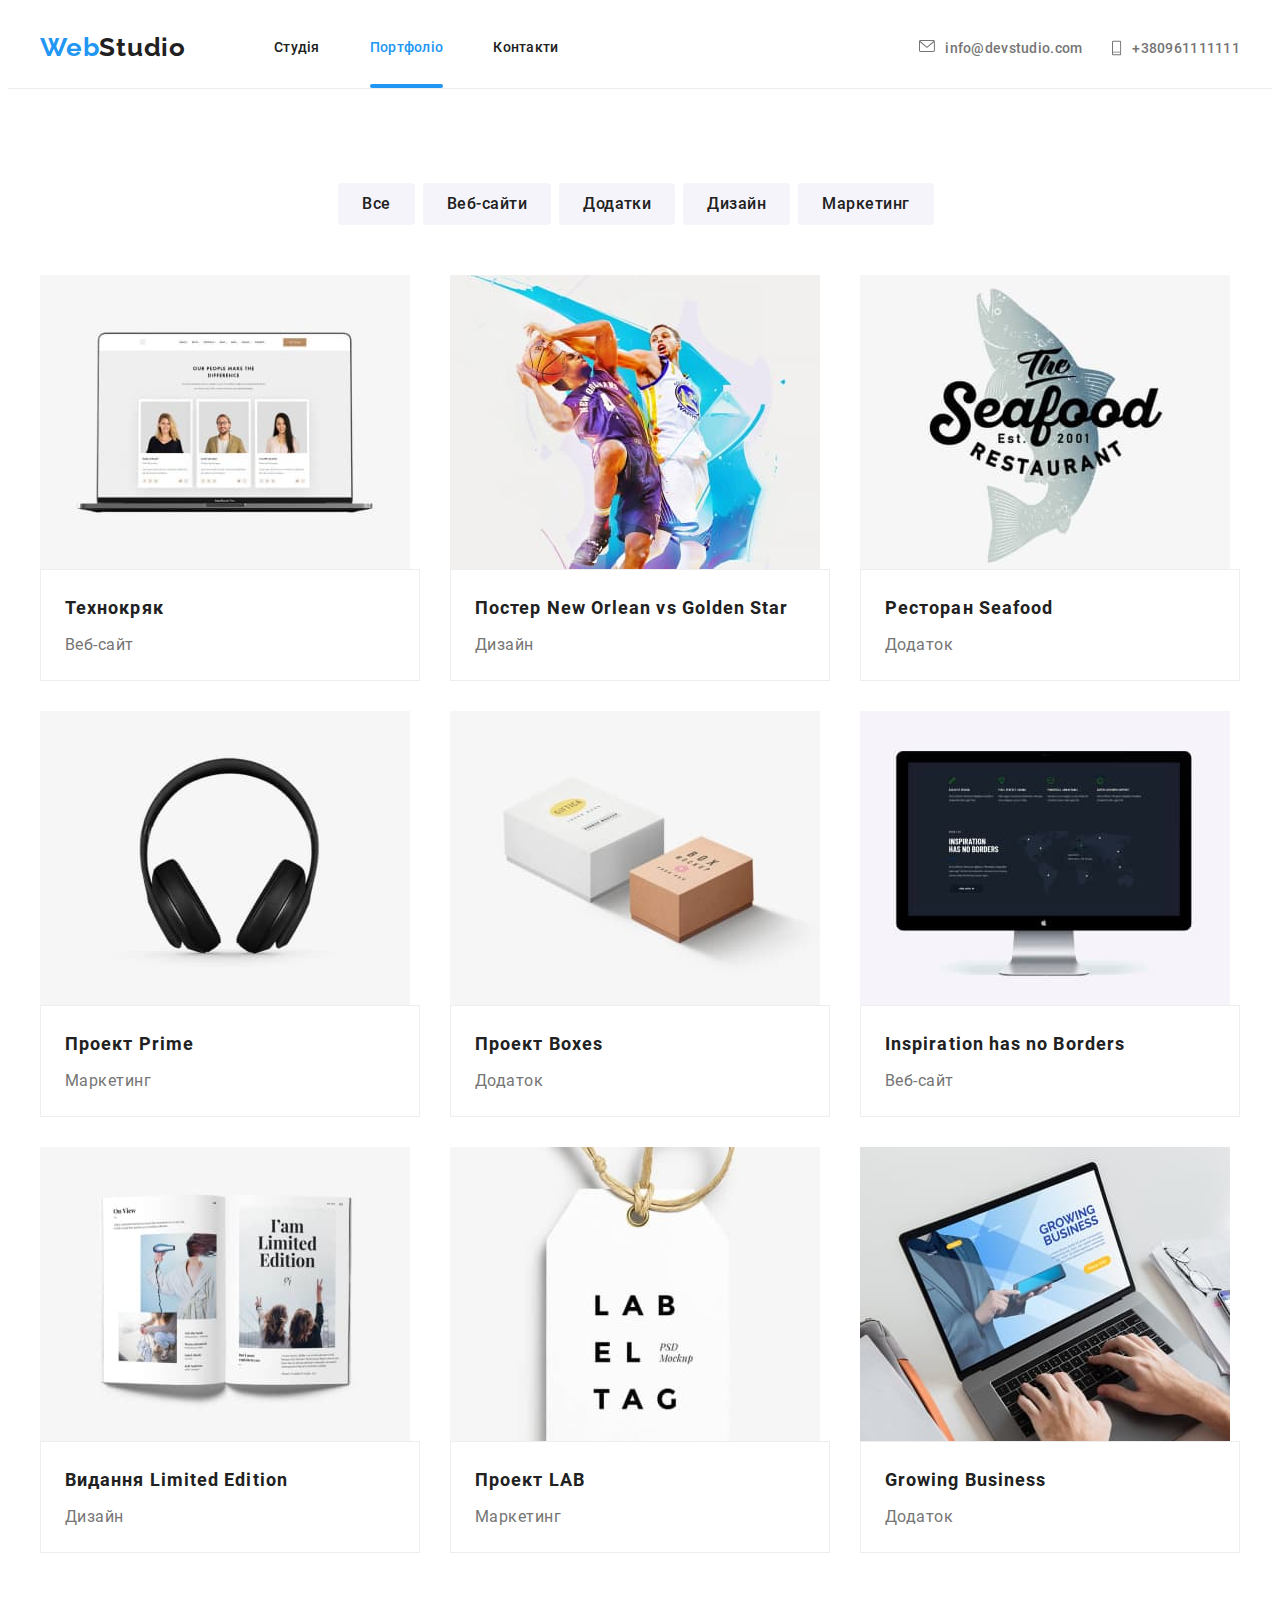
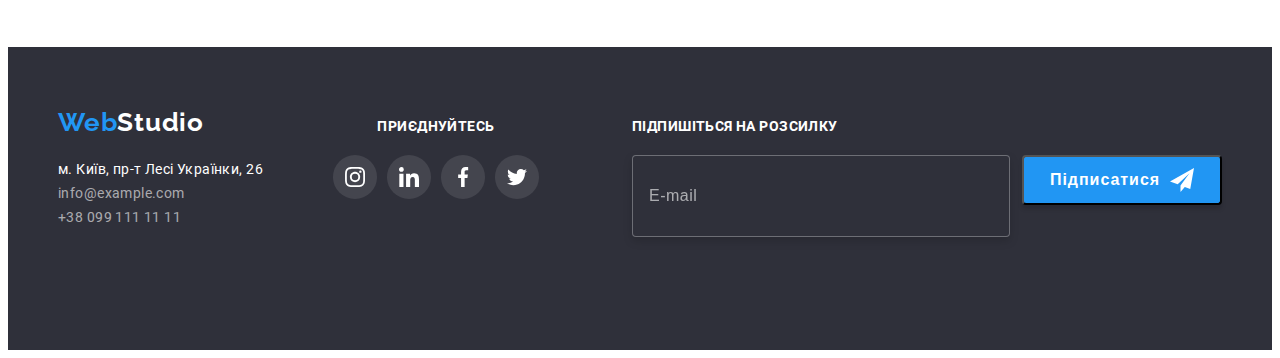
==== commit f1625eca: "hw8" ====
--- a/portfolio.html
+++ b/portfolio.html
@@ -1,5 +1,5 @@
 <!DOCTYPE html>
-<html lang="ru">
+<html lang="uk">
   <head>
     <meta charset="UTF-8" />
     <meta http-equiv="X-UA-Compatible" content="IE=edge" />
@@ -27,15 +27,15 @@
 
           <ul class="menu">
             <li class="menu__item">
-              <a class="menu__link" href="./index.html">Студия</a>
+              <a class="menu__link" href="./index.html">Студія</a>
             </li>
             <li class="menu__item">
               <a class="menu__link menu__link--current" href="./portfolio.html"
-                >Портфолио</a
+                >Портфоліо</a
               >
             </li>
             <li class="menu__item">
-              <a class="menu__link" href="">Контакты</a>
+              <a class="menu__link" href="">Контакти</a>
             </li>
           </ul>
         </nav>
@@ -75,12 +75,10 @@
               <button class="portfolio__button" type="button">Все</button>
             </li>
             <li class="portfolio__item">
-              <button class="portfolio__button" type="button">Веб-сайты</button>
+              <button class="portfolio__button" type="button">Веб-сайти</button>
             </li>
             <li class="portfolio__item">
-              <button class="portfolio__button" type="button">
-                Приложения
-              </button>
+              <button class="portfolio__button" type="button">Додатки</button>
             </li>
             <li class="portfolio__item">
               <button class="portfolio__button" type="button">Дизайн</button>
@@ -129,10 +127,10 @@
                   </picture>
                   <div class="made-projects-list__overlay">
                     <p class="made-projects-list__text-about">
-                      Ресурс предлагает комплексные предложения с разным уровнем
-                      функционала и сервисов. Все это позволит посетителю
-                      получить исчерпывающие сведения о компании или частном
-                      лице.
+                      Ресурс пропонує комплексні пропозиції з різним рівнем
+                      функціоналу та сервісів. Все це дозволить відвідувачу
+                      отримати вичерпні відомості про компанію чи приватну
+                      особу.
                     </p>
                   </div>
                 </div>
@@ -176,10 +174,10 @@
                   </picture>
                   <div class="made-projects-list__overlay">
                     <p class="made-projects-list__text-about">
-                      Ресурс предлагает комплексные предложения с разным уровнем
-                      функционала и сервисов. Все это позволит посетителю
-                      получить исчерпывающие сведения о компании или частном
-                      лице.
+                      Ресурс пропонує комплексні пропозиції з різним рівнем
+                      функціоналу та сервісів. Все це дозволить відвідувачу
+                      отримати вичерпні відомості про компанію чи приватну
+                      особу.
                     </p>
                   </div>
                 </div>
@@ -225,16 +223,16 @@
                   </picture>
                   <div class="made-projects-list__overlay">
                     <p class="made-projects-list__text-about">
-                      Ресурс предлагает комплексные предложения с разным уровнем
-                      функционала и сервисов. Все это позволит посетителю
-                      получить исчерпывающие сведения о компании или частном
-                      лице.
+                      Ресурс пропонує комплексні пропозиції з різним рівнем
+                      функціоналу та сервісів. Все це дозволить відвідувачу
+                      отримати вичерпні відомості про компанію чи приватну
+                      особу.
                     </p>
                   </div>
                 </div>
                 <div class="made-projects-list__section">
                   <h2 class="made-projects-list__title">Ресторан Seafood</h2>
-                  <p class="made-projects-list__type-item">Приложение</p>
+                  <p class="made-projects-list__type-item">Додаток</p>
                 </div>
               </a>
             </li>
@@ -272,10 +270,10 @@
                   </picture>
                   <div class="made-projects-list__overlay">
                     <p class="made-projects-list__text-about">
-                      Ресурс предлагает комплексные предложения с разным уровнем
-                      функционала и сервисов. Все это позволит посетителю
-                      получить исчерпывающие сведения о компании или частном
-                      лице.
+                      Ресурс пропонує комплексні пропозиції з різним рівнем
+                      функціоналу та сервісів. Все це дозволить відвідувачу
+                      отримати вичерпні відомості про компанію чи приватну
+                      особу.
                     </p>
                   </div>
                 </div>
@@ -319,16 +317,16 @@
                   </picture>
                   <div class="made-projects-list__overlay">
                     <p class="made-projects-list__text-about">
-                      Ресурс предлагает комплексные предложения с разным уровнем
-                      функционала и сервисов. Все это позволит посетителю
-                      получить исчерпывающие сведения о компании или частном
-                      лице.
+                      Ресурс пропонує комплексні пропозиції з різним рівнем
+                      функціоналу та сервісів. Все це дозволить відвідувачу
+                      отримати вичерпні відомості про компанію чи приватну
+                      особу.
                     </p>
                   </div>
                 </div>
                 <div class="made-projects-list__section">
                   <h2 class="made-projects-list__title">Проект Boxes</h2>
-                  <p class="made-projects-list__type-item">Приложение</p>
+                  <p class="made-projects-list__type-item">Додаток</p>
                 </div>
               </a>
             </li>
@@ -366,10 +364,10 @@
                   </picture>
                   <div class="made-projects-list__overlay">
                     <p class="made-projects-list__text-about">
-                      Ресурс предлагает комплексные предложения с разным уровнем
-                      функционала и сервисов. Все это позволит посетителю
-                      получить исчерпывающие сведения о компании или частном
-                      лице.
+                      Ресурс пропонує комплексні пропозиції з різним рівнем
+                      функціоналу та сервісів. Все це дозволить відвідувачу
+                      отримати вичерпні відомості про компанію чи приватну
+                      особу.
                     </p>
                   </div>
                 </div>
@@ -415,16 +413,16 @@
                   </picture>
                   <div class="made-projects-list__overlay">
                     <p class="made-projects-list__text-about">
-                      Ресурс предлагает комплексные предложения с разным уровнем
-                      функционала и сервисов. Все это позволит посетителю
-                      получить исчерпывающие сведения о компании или частном
-                      лице.
+                      Ресурс пропонує комплексні пропозиції з різним рівнем
+                      функціоналу та сервісів. Все це дозволить відвідувачу
+                      отримати вичерпні відомості про компанію чи приватну
+                      особу.
                     </p>
                   </div>
                 </div>
                 <div class="made-projects-list__section">
                   <h2 class="made-projects-list__title">
-                    Издание Limited Edition
+                    Видання Limited Edition
                   </h2>
                   <p class="made-projects-list__type-item">Дизайн</p>
                 </div>
@@ -464,10 +462,10 @@
                   </picture>
                   <div class="made-projects-list__overlay">
                     <p class="made-projects-list__text-about">
-                      Ресурс предлагает комплексные предложения с разным уровнем
-                      функционала и сервисов. Все это позволит посетителю
-                      получить исчерпывающие сведения о компании или частном
-                      лице.
+                      Ресурс пропонує комплексні пропозиції з різним рівнем
+                      функціоналу та сервісів. Все це дозволить відвідувачу
+                      отримати вичерпні відомості про компанію чи приватну
+                      особу.
                     </p>
                   </div>
                 </div>
@@ -511,16 +509,16 @@
                   </picture>
                   <div class="made-projects-list__overlay">
                     <p class="made-projects-list__text-about">
-                      Ресурс предлагает комплексные предложения с разным уровнем
-                      функционала и сервисов. Все это позволит посетителю
-                      получить исчерпывающие сведения о компании или частном
-                      лице.
+                      Ресурс пропонує комплексні пропозиції з різним рівнем
+                      функціоналу та сервісів. Все це дозволить відвідувачу
+                      отримати вичерпні відомості про компанію чи приватну
+                      особу.
                     </p>
                   </div>
                 </div>
                 <div class="made-projects-list__section">
                   <h2 class="made-projects-list__title">Growing Business</h2>
-                  <p class="made-projects-list__type-item">Приложение</p>
+                  <p class="made-projects-list__type-item">Додаток</p>
                 </div>
               </a>
             </li>
@@ -540,7 +538,7 @@
             <ul class="footer__list">
               <li class="footer__item">
                 <a class="footer__address" href="#">
-                  г. Киев, пр-т Леси Украинки, 26
+                  м. Київ, пр-т Лесі Українки, 26
                 </a>
               </li>
               <li class="footer__item">
@@ -557,7 +555,7 @@
           </address>
         </div>
         <div class="join-us">
-          <h2 class="join-us__title">присоединяйтесь</h2>
+          <h2 class="join-us__title">приєднуйтесь</h2>
           <ul class="join-us__list">
             <li class="join-us__item">
               <a href="" class="join-us__link">
@@ -598,7 +596,7 @@
           </ul>
         </div>
         <div class="mailling">
-          <h2 class="mailling__title">Подпишитесь на рассылку</h2>
+          <h2 class="mailling__title">Підпишіться на розсилку</h2>
           <form class="mailling__form">
             <label class="mailling__label">
               <input
@@ -609,7 +607,7 @@
               />
             </label>
             <button class="btn mailling__button" type="submit">
-              Подписаться
+              Підписатися
               <svg class="mailling__icon-send" width="24" height="24">
                 <use href="./images/icons/symbol-defs.svg#icon-send"></use>
               </svg>
@@ -619,7 +617,7 @@
       </div>
     </footer>
     <!--  Modal mobile contacts -->
-    <div class="backdrop_mobile is-hidden" mobile-modal>
+    <div class="backdrop_mobile is-hidden" data-mobile-modal>
       <div class="modal_mobile">
         <button class="modal__close-button--mb" data-close>
           <svg class="modal__close-icon--mb" width="30" height="30">
@@ -637,7 +635,7 @@
             >
           </li>
           <li class="modal__item">
-            <a href="" class="modal__link">Контакты</a>
+            <a href="" class="modal__link">Контакти</a>
           </li>
         </ul>
         <div class="modal--wrap">
@@ -659,7 +657,6 @@
               </a>
             </li>
           </ul>
-
           <ul class="modal__soc-list">
             <li class="modal__soc-item">
               <a href=" " class="modal__soc-link"
@@ -686,6 +683,6 @@
         </div>
       </div>
     </div>
-    <script src="./js/modal _mobile.js"></script>
+    <script src="./js/mobile.js"></script>
   </body>
 </html>
--- a/css/main.min.css
+++ b/css/main.min.css
@@ -1,2 +1,2 @@
-p,h1,h2,h3,h4,h5,h6{margin:0}ul{list-style:none;margin:0;padding-left:0}:root{--body-light-color: #e5e5e5;--body-dark-color: #2f303a;--accent-color: #2196f3;--title-text-color: #212121;--common-text-color: #757575;--typical-padding: 94px;--typical-margin: 30px}@font-face{font-family:'Roboto';font-style:normal;font-weight:400;src:local(""),url("../fonts/roboto-v30-latin_cyrillic-regular.woff2") format("woff2"),url("../fonts/roboto-v30-latin_cyrillic-regular.woff") format("woff")}@font-face{font-family:'Roboto';font-style:normal;font-weight:500;src:local(""),url("../fonts/roboto-v30-latin_cyrillic-500.woff2") format("woff2"),url("../fonts/roboto-v30-latin_cyrillic-500.woff") format("woff")}@font-face{font-family:'Roboto';font-style:normal;font-weight:700;src:local(""),url("../fonts/roboto-v30-latin_cyrillic-700.woff2") format("woff2"),url("../fonts/roboto-v30-latin_cyrillic-700.woff") format("woff")}@font-face{font-family:'Roboto';font-style:normal;font-weight:900;src:local(""),url("../fonts/roboto-v30-latin_cyrillic-900.woff2") format("woff2"),url("../fonts/roboto-v30-latin_cyrillic-900.woff") format("woff")}@font-face{font-family:'Raleway';font-style:normal;font-weight:400;src:local(""),url("../fonts/raleway-v27-latin_cyrillic-regular.woff2") format("woff2"),url("../fonts/raleway-v27-latin_cyrillic-regular.woff") format("woff")}@font-face{font-family:'Raleway';font-style:normal;font-weight:700;src:local(""),url("../fonts/raleway-v27-latin_cyrillic-700.woff2") format("woff2"),url("../fonts/raleway-v27-latin_cyrillic-700.woff") format("woff")}img{display:block;max-width:100%;height:auto}body{background-color:#fff;color:var(--common-text-color);font-family:'Roboto', sans-serif;text-decoration:none}.container{margin:0 auto;width:100%;padding-left:15px;padding-right:15px}@media screen and (min-width: 480px){.container{max-width:480px}}@media screen and (min-width: 768px){.container{max-width:768px}}@media screen and (min-width: 1200px){.container{max-width:1200px}}.logo{text-decoration:var(--accent-color);font-family:'Raleway', sans-serif;color:var(--title-text-color);font-style:normal;font-weight:700;font-size:24px;line-height:1.17;letter-spacing:.03em}@media screen and (min-width: 1200px){.logo{font-weight:700;font-size:26px;line-height:1.19;letter-spacing:.03em}}.logo__first-part{color:var(--accent-color)}.btn{display:flex;justify-content:center;align-items:center;width:200px;height:50px;border-radius:4px;cursor:pointer;color:#fff;background-color:var(--accent-color);box-shadow:0px 4px 4px rgba(0,0,0,0.15)}.text-hide{position:absolute;width:1px;height:1px;margin:-1px;border:0;padding:0;white-space:nowrap;clip-path:inset(100%);clip:rect(0 0 0 0);overflow:hidden}.header{border-bottom:1px solid #ECECEC}.header__container{display:flex;justify-content:space-between}nav{display:flex;justify-content:center;align-items:center}.header__logo{padding-top:24px;padding-bottom:25px;margin-right:88px}.menu{display:flex}.menu__item{display:flex;align-items:center;justify-content:space-evenly}@media screen and (min-width: 768px){.menu__item{display:flex;position:relative;justify-content:flex-start;margin-right:50px}}.menu__item:last-child{margin-right:0}.auth{display:flex;justify-content:space-evenly;flex-direction:column}@media screen and (min-width: 1200px){.auth{flex-direction:row;align-items:center}}@media screen and (min-width: 1200px) and (max-width: 767px){.auth{display:none}}@media screen and (min-width: 1200px) and (min-width: 768px){.auth{display:flex;margin-left:auto}}.menu,.auth{font-weight:500;font-size:14px;line-height:1.14;letter-spacing:.02em}@media screen and (max-width: 767px){.menu,.auth{display:none}}@media screen and (min-width: 1200px){.auth__item.auth__email{margin-right:30px}}.menu__link{transition-property:color;transition-duration:250ms;transition-timing-function:cubic-bezier(0.4, 0, 0.2, 1)}.menu__link:hover,.menu__link:focus{color:var(--accent-color)}@media screen and (min-width: 768px){.menu__link{padding-top:32px;padding-bottom:32px}}.menu__link--current::after{content:"";position:absolute;left:0;bottom:0px;height:4px;width:100%;background-color:var(--accent-color);border-radius:2px}.auth__link{text-decoration:none;color:var(--common-text-color);display:flex;font-weight:500;font-size:12px;line-height:1.17;letter-spacing:.02em}.auth__link:hover,.auth__link:focus{color:var(--accent-color)}.auth__link:last-child{margin-right:0}@media screen and (min-width: 1200px){.auth__link{font-weight:500;font-size:14px;line-height:1.17;letter-spacing:.03em}}.menu__link{text-decoration:var(--accent-color);color:var(--title-text-color)}.menu__link:last-child{margin-right:0}.menu__link.menu__link--current{color:var(--accent-color)}.auth__phone-icon,.auth__email-icon{fill:currentColor;margin-right:10px}.nav__button{width:40px;height:40px;background:#fff;border:none;margin-top:auto;margin-bottom:auto}.nav__button:hover,.nav__button:focus{fill:var(--accent-color)}@media screen and (min-width: 768px){.nav__button{display:none}}.hero{padding-top:118px;padding-bottom:118px;background-size:cover;background-position:50% 50%;background-repeat:no-repeat;background-image:linear-gradient(to right, rgba(47,48,58,0.4), rgba(47,48,58,0.4)),url("../images/mobile/header-480.jpg")}@media (min-device-pixel-ratio: 2), (min-resolution: 192dpi), (min-resolution: 2dppx){.hero{background-image:linear-gradient(to right, rgba(47,48,58,0.4), rgba(47,48,58,0.4)),url("../images/mobile/header-480@2x.jpg")}}@media screen and (min-width: 768px){.hero{background-image:linear-gradient(to right, rgba(47,48,58,0.4), rgba(47,48,58,0.4)),url("../images/tab/header-768.jpg")}}@media screen and (min-width: 768px) and (min-device-pixel-ratio: 1.9), screen and (min-width: 768px) and (min-resolution: 192dpi), screen and (min-width: 768px) and (min-resolution: 2dppx){.hero{background-image:linear-gradient(to right, rgba(47,48,58,0.4), rgba(47,48,58,0.4)),url("../images/tab/header-768@2x.jpg")}}@media screen and (min-width: 1200px){.hero{padding-top:200px;padding-bottom:200px;background-image:linear-gradient(to right, rgba(47,48,58,0.4), rgba(47,48,58,0.4)),url("../images/desk/header-1600.jpg")}}@media screen and (min-width: 1200px) and (min-device-pixel-ratio: 1.9), screen and (min-width: 1200px) and (min-resolution: 192dpi), screen and (min-width: 1200px) and (min-resolution: 2dppx){.hero{background-image:linear-gradient(to right, rgba(47,48,58,0.4), rgba(47,48,58,0.4)),url("../images/desk/header-1600@2x.jpg")}}.hero__title{display:block;margin-right:auto;margin-left:auto;margin-bottom:var(--typical-margin);max-width:360px;text-decoration:var(--accent-color);color:#fff;text-transform:uppercase;text-align:center;font-weight:900;font-size:26px;line-height:1.61;letter-spacing:.06em}@media screen and (min-width: 1200px){.hero__title{font-size:44px;line-height:1.36;max-width:696px}}.hero__btn{padding:10px 32px;white-space:nowrap;margin-right:auto;margin-left:auto;font-family:inherit;text-align:center;font-weight:700;font-size:16px;line-height:1.88;letter-spacing:.06em;transition-property:background-color;transition-duration:250ms;transition-timing-function:cubic-bezier(0.4, 0, 0.2, 1)}.hero__btn:hover,.hero__btn:focus{background-color:#188CE8}.portfolio{padding-top:94px;padding-bottom:94px}.portfolio__menu{margin-bottom:50px}@media screen and (min-width: 768px){.portfolio__menu{display:flex;flex-wrap:wrap;justify-content:center}}.portfolio__item{display:inline-block}.portfolio__button{margin-right:8px;margin-bottom:15px;padding:6px 22px 6px 22px;border-radius:4px;border-color:transparent;vertical-align:text-top;font-family:inherit;color:var(--title-text-color);background:#F5F4FA;cursor:pointer;font-weight:500;font-size:16px;line-height:1.62;letter-spacing:.03em;transition-property:color,background,box-shadow;transition-duration:250ms;transition-timing-function:cubic-bezier(0.4, 0, 0.2, 1)}@media screen and (min-width: 768px){.portfolio__button{margin-bottom:0}}.portfolio__button:focus,.portfolio__button:hover{background:var(--accent-color);color:#fff;box-shadow:0px 3px 1px rgba(0,0,0,0.1),0px 1px 2px rgba(0,0,0,0.08),0px 2px 2px rgba(0,0,0,0.12)}.made-projects-list{display:flex;flex-wrap:wrap;align-items:stretch;gap:30px}.made-projects-list__item{display:flex}@media screen and (min-width: 768px){.made-projects-list__item{width:calc((100% - 30px) / 2)}}@media screen and (min-width: 1200px){.made-projects-list__item{width:calc((100% - 60px) / 3)}}.made-projects-list__link{width:100%;position:relative;text-decoration:none;display:flex;flex-direction:column;transition-property:box-shadow;transition-duration:250ms;transition-timing-function:cubic-bezier(0.4, 0, 0.2, 1)}.made-projects-list__link:hover{box-shadow:0px 1px 1px rgba(0,0,0,0.12),0px 4px 4px rgba(0,0,0,0.06),1px 4px 6px rgba(0,0,0,0.16)}.made-projects-list__link:hover .made-projects-list__overlay{transform:translateY(0);opacity:1}.made-projects-list__section{flex-grow:1;bottom:0;left:0;padding-top:20px;padding-bottom:20px;padding-left:24px;padding-right:24px;background:#FFF;border-top:none;border:1px solid #EEE}.made-projects-list__title{color:var(--title-text-color);margin-bottom:4px;font-weight:700;font-size:18px;line-height:2;letter-spacing:.06em}.made-projects-list__type-item{color:var(--common-text-color);font-size:16px;line-height:1.88;letter-spacing:.03em}.portfolio-list-title,.made-projects-list__type-item{transition-property:color;transition-duration:250ms;transition-timing-function:cubic-bezier(0.4, 0, 0.2, 1)}.portfolio-list-title:hover,.made-projects-list__type-item:hover{color:var(--accent-color)}.made-projects-list__image-wrapper{position:relative;overflow:hidden;max-width:100%}.made-projects-list__overlay{position:absolute;padding:63px 24px;width:100%;height:100%;background:rgba(33,150,243,0.9);bottom:0;left:0;opacity:0;transform:translateY(100%);transition-property:opacity,transform;transition-duration:250ms;transition-timing-function:cubic-bezier(0.4, 0, 0.2, 1)}.made-projects-list__text-about{color:#fff;font-size:18px;line-height:1.56;letter-spacing:.03em}.features{padding-top:60px;padding-bottom:60px}@media screen and (min-width: 1200px){.features{padding-top:94px;padding-bottom:94px}}.features__list{display:flex;flex-wrap:wrap;align-items:baseline;gap:30px}.features__item{width:100%}@media screen and (min-width: 768px){.features__item{width:calc((100% - 30px) / 2)}}@media screen and (min-width: 1200px){.features__item{width:calc((100% - 90px) / 4)}}.features__box{display:flex;justify-content:center;align-items:center;width:100%;height:120px;margin-bottom:30px;border-radius:4px;background:#F5F4FA}.features__icon{width:70px;height:70px}.features__title{text-align:center;margin-bottom:10px;color:var(--title-text-color);text-transform:uppercase;font-weight:700;font-size:14px;line-height:1.14;letter-spacing:.03em}@media screen and (min-width: 768px){.features__title{text-align:start}}.features__about{color:var(--common-text-color);font-weight:normal;font-size:14px;line-height:1.71;letter-spacing:.03em}.what-we-do{display:none}@media screen and (min-width: 1200px){.what-we-do{display:contents;padding-bottom:var(--typical-padding)}}.what-we-do__title{margin-bottom:50px;text-align:center;color:var(--title-text-color);font-weight:700;font-size:36px;line-height:1.17;letter-spacing:.03em}.what-we-do__list{display:flex;align-items:center;gap:30px}.what-we-do__wrapper{position:relative;margin-bottom:94px}.what-we-do__box-title{position:absolute;display:flex;justify-content:center;align-items:center;width:370px;height:70px;top:0;left:0;transform:translate(0, 224px);background:rgba(47,48,58,0.8)}.what-we-do__nested-title{text-align:center;text-transform:uppercase;color:#fff;font-weight:700;font-size:14px;line-height:1.14;letter-spacing:.03em}.team{background-color:#F5F4FA;text-align:center;padding-top:60px;padding-bottom:60px}@media screen and (min-width: 1200px){.team{padding-top:94px;padding-bottom:94px}}.team-list{display:flex;flex-wrap:wrap;justify-content:center;gap:30px}.team-item{background:#fff;border-radius:0px 0px 4px 4px}@media screen and (min-width: 768px){.team-item{width:calc((100% - 30px) / 2)}}@media screen and (min-width: 1200px){.team-item{width:calc((100% - 90px) / 4)}}.team__title{display:inline-block;margin-bottom:50px;text-align:center;color:var(--title-text-color);font-weight:700;font-size:36px;line-height:1.17;letter-spacing:.03em}.team-item__card{padding-top:var(--typical-margin);padding-bottom:30px;box-shadow:0px 1px 3px rgba(0,0,0,0.12),0px 1px 1px rgba(0,0,0,0.14),0px 2px 1px rgba(0,0,0,0.2);border-radius:0px 0px 4px 4px}.team-item__unit{margin-bottom:10px;text-align:center;color:var(--title-text-color);font-weight:500;font-size:16px;line-height:1.19;letter-spacing:.03em}.team-item__profession{margin-bottom:16px;text-align:center;color:var(--common-text-color);font-size:16px;line-height:1.14;letter-spacing:.03em}.social-networks{display:flex;justify-content:center}.social-networks:last-child{margin-right:0}.social-networks__item{margin-right:10px}.social-networks__item:last-child{margin-right:0}.social-networks__link{display:flex;width:44px;height:44px;border-radius:50%;justify-content:center;align-items:center;color:#afb1b8;transition-property:color;transition-duration:250ms;transition-timing-function:cubic-bezier(0.4, 0, 0.2, 1)}.social-networks__link:hover{color:#fff;background-color:var(--accent-color)}.social-networks__icon{fill:currentColor}.clients{padding-top:60px;padding-bottom:60px}@media screen and (min-width: 1200px){.clients{padding-top:94px;padding-bottom:94px}}.clients__title{margin-bottom:50px;text-align:center;color:var(--title-text-color);font-weight:700;font-size:36px;line-height:1.16;letter-spacing:.03em}.clients__list{display:flex;flex-wrap:wrap;justify-content:center;gap:30px}.client__item{width:calc((100% - 30px) / 2);height:92px}@media screen and (min-width: 768px){.client__item{width:calc((100% - 90px) / 3)}}@media screen and (min-width: 1200px){.client__item{width:calc((100% - 180px) / 6)}}.client__link{display:flex;justify-content:center;align-items:center;width:100%;height:100%;color:#AFB1B8;border:1px solid #AFB1B8;border-radius:4px;transition-property:color,border-color;transition-duration:250ms;transition-timing-function:cubic-bezier(0.4, 0, 0.2, 1)}.client__link:hover{color:var(--accent-color);border-color:var(--accent-color)}.client__icon{width:106px;height:60px;fill:currentColor}.footer{padding-top:60px;padding-bottom:60px;background-color:var(--body-dark-color)}.container__footer{text-align:center}@media screen and (min-width: 768px){.container__footer{display:flex;justify-content:center;flex-direction:row;flex-wrap:wrap;align-items:baseline}}@media screen and (min-width: 768px){.footer__contacts{margin-right:165px}}@media screen and (min-width: 1200px){.footer__contacts{text-align:left;margin-right:70px}}.footer--logo{display:block;margin-bottom:20px;color:#fff}.footer__address,.footer__email,.footer__phon{text-decoration:var(--accent-color);font-style:normal;font-size:14px;line-height:1.71;letter-spacing:.03em;transition-property:color;transition-duration:250ms;transition-timing-function:cubic-bezier(0.4, 0, 0.2, 1)}.footer__list{margin-bottom:60px}.footer__address{color:#fff}.footer__address:hover,.footer__address:focus{color:var(--accent-color)}.footer__email,.footer__phon{color:rgba(255,255,255,0.6)}.footer__email:hover,.footer__email:focus,.footer__phon:hover,.footer__phon:focus{color:var(--accent-color)}.join-us{margin-bottom:60px;text-align:center}@media screen and (min-width: 1200px){.join-us{margin-right:93px}}.join-us__title{margin-bottom:20px;text-transform:uppercase;color:#fff;font-weight:700;font-size:14px;line-height:1.14;letter-spacing:.03em}.join-us__list{display:flex;flex-direction:row;justify-content:center;gap:10px}.join-us__link{display:flex;justify-content:center;align-items:center;width:44px;height:44px;border-radius:50%;color:#fff;background:rgba(255,255,255,0.1);transition-property:background-color;transition-duration:250ms;transition-timing-function:cubic-bezier(0.4, 0, 0.2, 1)}.join-us__link:hover{background-color:var(--accent-color)}.join-us__icon{fill:currentColor}.mailling{text-align:center}@media screen and (min-width: 1200px){.mailling{text-align:start}}.mailling__title{margin-bottom:20px;text-transform:uppercase;color:#fff;font-weight:700;font-size:14px;line-height:1.14;letter-spacing:.03em}.mailling__form{display:flex;flex-direction:column}@media screen and (min-width: 1200px){.mailling__form{flex-direction:row}}.mailling__input{width:100%;height:50px;padding-left:16px;padding-top:15px;padding-bottom:15px;margin-bottom:20px;outline:transparent;color:#fff;border:1px solid rgba(255,255,255,0.3);filter:drop-shadow(0px 4px 4px rgba(0,0,0,0.15));border-radius:4px;background:var(--body-dark-color)}@media screen and (min-width: 768px){.mailling__input{width:450px}}@media screen and (min-width: 1200px){.mailling__input{width:358px;margin-right:12px}}.mailling__input::placeholder{background:var(--body-dark-color);color:rgba(255,255,255,0.6);font-weight:400;font-size:16px;line-height:1.25;letter-spacing:.03em}.mailling__button{text-align:center;margin-left:auto;margin-right:auto;font-weight:700;font-size:16px;line-height:1.88;letter-spacing:.06em}.mailling__icon-send{margin-left:10px}.backdrop_mobile{position:fixed;top:0;left:0;width:100%;height:100%;background:rgba(0,0,0,0.2);opacity:1}.backdrop_mobile.is-hidden{opacity:0;pointer-events:none;transition-property:opacity;transition-duration:250ms;transition-timing-function:cubic-bezier(0.4, 0, 0.2, 1)}.modal_mobile{position:relative;padding-left:40px;padding-right:15px;padding-top:48px;padding-bottom:48px;display:flex;height:100%;flex-direction:column;justify-content:space-between;background:#fff}@media screen and (min-width: 480px){.modal_mobile{max-width:768px}}.modal__close-button--mb{position:absolute;right:8px;top:8px;border:5px solid rgba(0,0,0,0.1);border-radius:50%;width:30px;height:30px;cursor:pointer}.modal__close-button--mb:hover{color:var(--accent-color)}.modal__close-icon--mb{position:absolute;top:50%;left:50%;transform:translate(-50%, -50%);fill:currentColor;transition-property:fill;transition-duration:250ms;transition-timing-function:cubic-bezier(0.4, 0, 0.2, 1)}.modal__close-icon--mb:hover{fill:var(--accent-color)}.modal__item{margin-bottom:32px}.modal__link{font-weight:500;font-size:40px;line-height:1.2;letter-spacing:.03em;color:var(--title-text-color);text-decoration:none}.modal__link:hover,.modal__link:focus{color:var(--accent-color)}.modal__link.modal__link--current{color:var(--accent-color)}.modal-contacts-mb{display:flex;flex-direction:column;margin-bottom:64px}.modal-contacts-mb__item{margin-bottom:32px}.modal-contacts-mb__link{text-decoration:none}.modal-contacts-mb__link.modal-contacts-mb__link--phone{font-weight:500;font-size:34px;line-height:1.2;letter-spacing:.03em;color:var(--accent-color)}.modal-contacts-mb__link.modal-contacts-mb__link--email{font-weight:500;font-size:24px;line-height:1.2;letter-spacing:.03em;color:#757575}.modal-contacts-mb__link:hover,.modal-contacts-mb__link:focus{color:var(--accent-color)}.modal__soc-list{display:flex;flex-direction:row;flex-wrap:wrap}.modal__soc-link{color:var(--accent-color);font-weight:500;font-size:18px;line-height:1.2;letter-spacing:.03em;text-decoration:none;margin-right:10px}.backdrop{position:fixed;top:0;left:0;width:100%;height:100%;background:rgba(0,0,0,0.2);opacity:1;transition-property:opacity;transition-duration:250ms;transition-timing-function:cubic-bezier(0.4, 0, 0.2, 1)}.backdrop.is-hidden{opacity:0;pointer-events:none}.backdrop.is-hidden .modal{transform:translate(-50%, -50%) scale(0.1);transition-property:transform;transition-duration:250ms;transition-timing-function:cubic-bezier(0.4, 0, 0.2, 1)}.modal{position:fixed;top:45%;left:50%;width:315px;padding:25px;height:595px;background:#fff;box-shadow:0px 1px 3px rgba(0,0,0,0.12),0px 1px 1px rgba(0,0,0,0.14),0px 2px 1px rgba(0,0,0,0.2);border-radius:4px;transform:translate(-50%, -50%) scale(1);transition-property:transform;transition-duration:250ms;transition-timing-function:cubic-bezier(0.4, 0, 0.2, 1)}@media screen and (min-width: 480px){.modal{width:450px;height:609px;padding:40px}}@media screen and (min-width: 1200px){.modal{width:528px;height:581px}}.modal__close-button{position:absolute;right:8px;top:8px;width:30px;height:30px;border:5px solid rgba(0,0,0,0.1);border-radius:50%;cursor:pointer}.modal__close-button:hover .modal__close-icon{fill:var(--accent-color)}.modal__close-icon{position:absolute;top:50%;left:50%;transform:translate(-50%, -50%);fill:currentColor;transition-property:fill;transition-duration:250ms;transition-timing-function:cubic-bezier(0.4, 0, 0.2, 1)}.modal__close-icon:hover{fill:var(--accent-color)}.modal__title{margin-bottom:12px;text-align:center;color:var(--title-text-color);font-weight:700;font-size:20px;line-height:1.5;letter-spacing:.03em}@media screen and (min-width: 1200px){.modal__title{font-weight:700;font-size:20px;line-height:1.15;letter-spacing:.03em}}.modal__input,textarea{width:100%}.modal__input:hover,.modal__input:focus,textarea:hover,textarea:focus{border:1px solid var(--accent-color);outline:transparent}.modal__input{box-sizing:border-box;height:40px;padding-left:41px;border:1px solid rgba(33,33,33,0.2);border-radius:4px;transition-property:border;transition-duration:250ms;transition-timing-function:cubic-bezier(0.4, 0, 0.2, 1)}.modal__input:hover+.modal__icon,.modal__input:focus+.modal__icon{fill:var(--accent-color)}.modal__checkbox{appearance:none}textarea{display:block;height:120px;padding:12px 16px;resize:none;border:1px solid rgba(33,33,33,0.2);border-radius:4px;transition-property:border;transition-duration:250ms;transition-timing-function:cubic-bezier(0.4, 0, 0.2, 1)}textarea::placeholder{color:rgba(117,117,117,0.5);font-weight:400;font-size:12px;line-height:1.17;letter-spacing:.01em}.modal__label{display:flex;align-items:center;margin-bottom:4px;color:var(--common-text-color);font-weight:400;font-size:12px;line-height:1.17;letter-spacing:.01em}.modal__label.checkbox{margin-bottom:0;justify-content:center;font-weight:400;font-size:12px;line-height:1.17;letter-spacing:.03em}@media screen and (min-width: 1200px){.modal__label.checkbox{font-size:14px;line-height:1.71}}.modal-button{margin-top:30px;margin-left:auto;margin-right:auto;text-align:center;font-weight:700;font-size:16px;line-height:1.88;letter-spacing:.06em}.modal__wrapper{position:relative;margin-bottom:10px}.modal__wrapper.txtarea{margin-bottom:20px}.modal__icon{position:absolute;top:50%;left:22px;transform:translate(-50%, 0);fill:currentColor;transition-property:fill;transition-duration:250ms;transition-timing-function:cubic-bezier(0.4, 0, 0.2, 1)}.modal__icon-check{margin-right:7px;border:2px solid;border-color:#212121;border-radius:2px;fill:#e5e5e5}.modal__checkbox:checked+.modal__icon-check{fill:#fff;background-color:var(--accent-color);background-origin:border-box;border:2px solid;border-color:var(--accent-color);border-radius:2px}
+p,h1,h2,h3,h4,h5,h6{margin:0}ul{list-style:none;margin:0;padding-left:0}:root{--body-light-color: #e5e5e5;--body-dark-color: #2f303a;--accent-color: #2196f3;--title-text-color: #212121;--common-text-color: #757575;--typical-padding: 94px;--typical-margin: 30px}@font-face{font-family:'Roboto';font-style:normal;font-weight:400;src:local(""),url("../fonts/roboto-v30-latin_cyrillic-regular.woff2") format("woff2"),url("../fonts/roboto-v30-latin_cyrillic-regular.woff") format("woff")}@font-face{font-family:'Roboto';font-style:normal;font-weight:500;src:local(""),url("../fonts/roboto-v30-latin_cyrillic-500.woff2") format("woff2"),url("../fonts/roboto-v30-latin_cyrillic-500.woff") format("woff")}@font-face{font-family:'Roboto';font-style:normal;font-weight:700;src:local(""),url("../fonts/roboto-v30-latin_cyrillic-700.woff2") format("woff2"),url("../fonts/roboto-v30-latin_cyrillic-700.woff") format("woff")}@font-face{font-family:'Roboto';font-style:normal;font-weight:900;src:local(""),url("../fonts/roboto-v30-latin_cyrillic-900.woff2") format("woff2"),url("../fonts/roboto-v30-latin_cyrillic-900.woff") format("woff")}@font-face{font-family:'Raleway';font-style:normal;font-weight:400;src:local(""),url("../fonts/raleway-v27-latin_cyrillic-regular.woff2") format("woff2"),url("../fonts/raleway-v27-latin_cyrillic-regular.woff") format("woff")}@font-face{font-family:'Raleway';font-style:normal;font-weight:700;src:local(""),url("../fonts/raleway-v27-latin_cyrillic-700.woff2") format("woff2"),url("../fonts/raleway-v27-latin_cyrillic-700.woff") format("woff")}img{display:block;max-width:100%;height:auto}body{background-color:#fff;color:var(--common-text-color);font-family:'Roboto', sans-serif;text-decoration:none}.container{margin:0 auto;width:100%;padding-left:15px;padding-right:15px}@media screen and (min-width: 480px){.container{max-width:480px}}@media screen and (min-width: 768px){.container{max-width:768px}}@media screen and (min-width: 1200px){.container{max-width:1200px}}.logo{text-decoration:var(--accent-color);font-family:'Raleway', sans-serif;color:var(--title-text-color);font-style:normal;font-weight:700;font-size:24px;line-height:1.17;letter-spacing:.03em}@media screen and (min-width: 1200px){.logo{font-weight:700;font-size:26px;line-height:1.19;letter-spacing:.03em}}.logo__first-part{color:var(--accent-color)}.btn{display:flex;justify-content:center;align-items:center;width:200px;height:50px;border-radius:4px;cursor:pointer;color:#fff;background-color:var(--accent-color);box-shadow:0px 4px 4px rgba(0,0,0,0.15)}.text-hide{position:absolute;width:1px;height:1px;margin:-1px;border:0;padding:0;white-space:nowrap;clip-path:inset(100%);clip:rect(0 0 0 0);overflow:hidden}.header{border-bottom:1px solid #ECECEC}.header__container{display:flex;justify-content:space-between}nav{display:flex;justify-content:center;align-items:center}.header__logo{padding-top:24px;padding-bottom:25px;margin-right:88px}.menu{display:flex}.menu__item{display:flex;align-items:center;justify-content:space-evenly}@media screen and (min-width: 768px){.menu__item{display:flex;position:relative;justify-content:flex-start;margin-right:50px}}.menu__item:last-child{margin-right:0}.auth{display:flex;justify-content:space-evenly;flex-direction:column}@media screen and (min-width: 1200px){.auth{flex-direction:row;align-items:center}}@media screen and (min-width: 1200px) and (max-width: 767px){.auth{display:none}}@media screen and (min-width: 1200px) and (min-width: 768px){.auth{display:flex;margin-left:auto}}.menu,.auth{font-weight:500;font-size:14px;line-height:1.14;letter-spacing:.02em}@media screen and (max-width: 767px){.menu,.auth{display:none}}@media screen and (min-width: 1200px){.auth__item.auth__email{margin-right:30px}}.menu__link{transition-property:color;transition-duration:250ms;transition-timing-function:cubic-bezier(0.4, 0, 0.2, 1)}.menu__link:hover,.menu__link:focus{color:var(--accent-color)}@media screen and (min-width: 768px){.menu__link{padding-top:32px;padding-bottom:32px}}.menu__link--current::after{content:"";position:absolute;left:0;bottom:0px;height:4px;width:100%;background-color:var(--accent-color);border-radius:2px}.auth__link{text-decoration:none;color:var(--common-text-color);display:flex;font-weight:500;font-size:12px;line-height:1.17;letter-spacing:.02em}.auth__link:hover,.auth__link:focus{color:var(--accent-color)}.auth__link:last-child{margin-right:0}@media screen and (min-width: 1200px){.auth__link{font-weight:500;font-size:14px;line-height:1.17;letter-spacing:.02em}}.menu__link{text-decoration:var(--accent-color);color:var(--title-text-color)}.menu__link:last-child{margin-right:0}.menu__link.menu__link--current{color:var(--accent-color)}.auth__phone-icon,.auth__email-icon{fill:currentColor;margin-right:10px}.nav__button{width:40px;height:40px;background:#fff;border:none;margin-top:auto;margin-bottom:auto;color:currentColor;transition-property:color;transition-duration:250ms;transition-timing-function:cubic-bezier(0.4, 0, 0.2, 1)}.nav__button:hover,.nav__button:focus{fill:var(--accent-color)}@media screen and (min-width: 768px){.nav__button{display:none}}.hero{padding-top:118px;padding-bottom:118px;background-size:cover;background-position:50% 50%;background-repeat:no-repeat;background-image:linear-gradient(to right, rgba(47,48,58,0.4), rgba(47,48,58,0.4)),url("../images/mobile/header-480.jpg")}@media (min-device-pixel-ratio: 2), (min-resolution: 192dpi), (min-resolution: 2dppx){.hero{background-image:linear-gradient(to right, rgba(47,48,58,0.4), rgba(47,48,58,0.4)),url("../images/mobile/header-480@2x.jpg")}}@media screen and (min-width: 768px){.hero{background-image:linear-gradient(to right, rgba(47,48,58,0.4), rgba(47,48,58,0.4)),url("../images/tab/header-768.jpg")}}@media screen and (min-width: 768px) and (min-device-pixel-ratio: 1.9), screen and (min-width: 768px) and (min-resolution: 192dpi), screen and (min-width: 768px) and (min-resolution: 2dppx){.hero{background-image:linear-gradient(to right, rgba(47,48,58,0.4), rgba(47,48,58,0.4)),url("../images/tab/header-768@2x.jpg")}}@media screen and (min-width: 1200px){.hero{padding-top:200px;padding-bottom:200px;background-image:linear-gradient(to right, rgba(47,48,58,0.4), rgba(47,48,58,0.4)),url("../images/desk/header-1600.jpg")}}@media screen and (min-width: 1200px) and (min-device-pixel-ratio: 1.9), screen and (min-width: 1200px) and (min-resolution: 192dpi), screen and (min-width: 1200px) and (min-resolution: 2dppx){.hero{background-image:linear-gradient(to right, rgba(47,48,58,0.4), rgba(47,48,58,0.4)),url("../images/desk/header-1600@2x.jpg")}}.hero__title{display:block;margin-right:auto;margin-left:auto;margin-bottom:var(--typical-margin);max-width:360px;text-decoration:var(--accent-color);color:#fff;text-transform:uppercase;text-align:center;font-weight:900;font-size:26px;line-height:1.61;letter-spacing:.06em}@media screen and (min-width: 1200px){.hero__title{font-size:44px;line-height:1.36;max-width:696px}}.hero__btn{padding:10px 32px;white-space:nowrap;margin-right:auto;margin-left:auto;font-family:inherit;text-align:center;font-weight:700;font-size:16px;line-height:1.88;letter-spacing:.06em;transition-property:background-color;transition-duration:250ms;transition-timing-function:cubic-bezier(0.4, 0, 0.2, 1)}.hero__btn:hover,.hero__btn:focus{background-color:#188CE8}.portfolio{padding-top:60px;padding-bottom:60px}@media screen and (min-width: 1200px){.portfolio{padding-top:94px;padding-bottom:94px}}.portfolio__menu{margin-bottom:40px}@media screen and (min-width: 768px){.portfolio__menu{display:flex;flex-wrap:wrap;justify-content:center;margin-bottom:30px}}@media screen and (min-width: 768px){.portfolio__menu{margin-bottom:50px}}.portfolio__item{display:inline-block}.portfolio__button{margin-right:8px;margin-bottom:15px;padding:6px 22px 6px 22px;border-radius:4px;border-color:transparent;vertical-align:text-top;font-family:inherit;color:var(--title-text-color);background:#F5F4FA;cursor:pointer;font-weight:500;font-size:16px;line-height:1.62;letter-spacing:.03em;transition-property:color,background,box-shadow;transition-duration:250ms;transition-timing-function:cubic-bezier(0.4, 0, 0.2, 1)}@media screen and (min-width: 768px){.portfolio__button{margin-bottom:0}}.portfolio__button:focus,.portfolio__button:hover{background:var(--accent-color);color:#fff;box-shadow:0px 3px 1px rgba(0,0,0,0.1),0px 1px 2px rgba(0,0,0,0.08),0px 2px 2px rgba(0,0,0,0.12)}.made-projects-list{display:flex;flex-wrap:wrap;align-items:stretch;gap:30px}.made-projects-list__item{display:flex}@media screen and (min-width: 768px){.made-projects-list__item{width:calc((100% - 30px) / 2)}}@media screen and (min-width: 1200px){.made-projects-list__item{width:calc((100% - 60px) / 3)}}.made-projects-list__link{width:100%;position:relative;text-decoration:none;display:flex;flex-direction:column;transition-property:box-shadow;transition-duration:250ms;transition-timing-function:cubic-bezier(0.4, 0, 0.2, 1)}.made-projects-list__link:hover{box-shadow:0px 1px 1px rgba(0,0,0,0.12),0px 4px 4px rgba(0,0,0,0.06),1px 4px 6px rgba(0,0,0,0.16)}.made-projects-list__link:hover .made-projects-list__overlay{transform:translateY(0);opacity:1}.made-projects-list__section{flex-grow:1;bottom:0;left:0;padding-top:20px;padding-bottom:20px;padding-left:24px;padding-right:24px;background:#FFF;border-top:none;border:1px solid #EEE}.made-projects-list__title{color:var(--title-text-color);margin-bottom:4px;font-weight:700;font-size:18px;line-height:2;letter-spacing:.06em}.made-projects-list__type-item{color:var(--common-text-color);font-size:16px;line-height:1.88;letter-spacing:.03em}.portfolio-list-title,.made-projects-list__type-item{transition-property:color;transition-duration:250ms;transition-timing-function:cubic-bezier(0.4, 0, 0.2, 1)}.portfolio-list-title:hover,.made-projects-list__type-item:hover{color:var(--accent-color)}.made-projects-list__image-wrapper{position:relative;overflow:hidden;max-width:100%}.made-projects-list__overlay{position:absolute;padding:63px 24px;width:100%;height:100%;background:rgba(33,150,243,0.9);bottom:0;left:0;opacity:0;transform:translateY(100%);transition-property:opacity,transform;transition-duration:250ms;transition-timing-function:cubic-bezier(0.4, 0, 0.2, 1)}.made-projects-list__text-about{color:#fff;font-size:18px;line-height:1.56;letter-spacing:.03em}.features{padding-top:60px;padding-bottom:60px}@media screen and (min-width: 1200px){.features{padding-top:94px;padding-bottom:94px}}.features__list{display:flex;flex-wrap:wrap;align-items:baseline;gap:30px}.features__item{width:100%}@media screen and (min-width: 768px){.features__item{width:calc((100% - 30px) / 2)}}@media screen and (min-width: 1200px){.features__item{width:calc((100% - 90px) / 4)}}.features__box{display:flex;justify-content:center;align-items:center;width:100%;height:120px;margin-bottom:30px;border-radius:4px;background:#F5F4FA}.features__icon{width:70px;height:70px}.features__title{text-align:center;margin-bottom:10px;color:var(--title-text-color);text-transform:uppercase;font-weight:700;font-size:14px;line-height:1.14;letter-spacing:.03em}@media screen and (min-width: 768px){.features__title{text-align:start}}.features__about{color:var(--common-text-color);font-weight:normal;font-size:14px;line-height:1.71;letter-spacing:.03em}.what-we-do{display:none}@media screen and (min-width: 1200px){.what-we-do{display:contents;padding-bottom:var(--typical-padding)}}.what-we-do__title{margin-bottom:50px;text-align:center;color:var(--title-text-color);font-weight:700;font-size:36px;line-height:1.17;letter-spacing:.03em}.what-we-do__list{display:flex;align-items:center;gap:30px}.what-we-do__wrapper{position:relative;margin-bottom:94px}.what-we-do__box-title{position:absolute;display:flex;justify-content:center;align-items:center;width:370px;height:70px;top:0;left:0;transform:translate(0, 224px);background:rgba(47,48,58,0.8)}.what-we-do__nested-title{text-align:center;text-transform:uppercase;color:#fff;font-weight:700;font-size:14px;line-height:1.14;letter-spacing:.03em}.team{background-color:#F5F4FA;text-align:center;padding-top:60px;padding-bottom:60px}@media screen and (min-width: 1200px){.team{padding-top:94px;padding-bottom:94px}}.team-list{display:flex;flex-wrap:wrap;justify-content:center;gap:30px}.team-item{background:#fff;border-radius:0px 0px 4px 4px}@media screen and (min-width: 768px){.team-item{width:calc((100% - 30px) / 2)}}@media screen and (min-width: 1200px){.team-item{width:calc((100% - 90px) / 4)}}.team__title{display:inline-block;margin-bottom:30px;text-align:center;font-weight:700;font-size:28px;line-height:1.17;letter-spacing:.03em;color:var(--title-text-color)}@media screen and (min-width: 1200px){.team__title{margin-bottom:50px;font-weight:700;font-size:36px;line-height:1.17;letter-spacing:.03em}}.team-item__card{padding-top:var(--typical-margin);padding-bottom:30px;box-shadow:0px 1px 3px rgba(0,0,0,0.12),0px 1px 1px rgba(0,0,0,0.14),0px 2px 1px rgba(0,0,0,0.2);border-radius:0px 0px 4px 4px}.team-item__unit{margin-bottom:10px;text-align:center;color:var(--title-text-color);font-weight:500;font-size:16px;line-height:1.19;letter-spacing:.03em}.team-item__profession{margin-bottom:16px;text-align:center;color:var(--common-text-color);font-size:16px;line-height:1.14;letter-spacing:.03em}.social-networks{display:flex;justify-content:center}.social-networks:last-child{margin-right:0}.social-networks__item{margin-right:10px}.social-networks__item:last-child{margin-right:0}.social-networks__link{display:flex;width:44px;height:44px;border-radius:50%;justify-content:center;align-items:center;color:#afb1b8;background-color:#fff;transition-property:color,background-color;transition-duration:250ms;transition-timing-function:cubic-bezier(0.4, 0, 0.2, 1)}.social-networks__link:hover{color:#fff;background-color:var(--accent-color)}.social-networks__icon{fill:currentColor}.clients{padding-top:60px;padding-bottom:60px}@media screen and (min-width: 1200px){.clients{padding-top:94px;padding-bottom:94px}}.clients__title{margin-bottom:30px;text-align:center;color:var(--title-text-color);font-weight:700;font-size:28px;line-height:1.17;letter-spacing:.03em}@media screen and (min-width: 1200px){.clients__title{margin-bottom:50px;font-weight:700;font-size:36px;line-height:1.16;letter-spacing:.03em}}.clients__list{display:flex;flex-wrap:wrap;justify-content:center;gap:30px}.client__item{width:calc((100% - 30px) / 2);height:92px}@media screen and (min-width: 768px){.client__item{width:calc((100% - 90px) / 3)}}@media screen and (min-width: 1200px){.client__item{width:calc((100% - 180px) / 6)}}.client__link{display:flex;justify-content:center;align-items:center;width:100%;height:100%;color:#AFB1B8;border:1px solid #AFB1B8;border-radius:4px;transition-property:color,border-color;transition-duration:250ms;transition-timing-function:cubic-bezier(0.4, 0, 0.2, 1)}.client__link:hover{color:var(--accent-color);border-color:var(--accent-color)}.client__icon{width:106px;height:60px;fill:currentColor}.footer{padding-top:60px;padding-bottom:60px;background-color:var(--body-dark-color)}.container__footer{text-align:center}@media screen and (min-width: 768px){.container__footer{display:flex;justify-content:center;flex-direction:row;flex-wrap:wrap;align-items:baseline}}@media screen and (min-width: 768px){.footer__contacts{margin-right:165px}}@media screen and (min-width: 1200px){.footer__contacts{text-align:left;margin-right:70px}}.footer--logo{display:block;margin-bottom:20px;color:#fff}.footer__address,.footer__email,.footer__phon{text-decoration:var(--accent-color);font-style:normal;font-size:14px;line-height:1.71;letter-spacing:.03em;transition-property:color;transition-duration:250ms;transition-timing-function:cubic-bezier(0.4, 0, 0.2, 1)}.footer__list{margin-bottom:60px}.footer__address{color:#fff}.footer__address:hover,.footer__address:focus{color:var(--accent-color)}.footer__email,.footer__phon{color:rgba(255,255,255,0.6)}.footer__email:hover,.footer__email:focus,.footer__phon:hover,.footer__phon:focus{color:var(--accent-color)}.join-us{margin-bottom:60px;text-align:center}@media screen and (min-width: 1200px){.join-us{margin-right:93px}}.join-us__title{margin-bottom:20px;text-transform:uppercase;color:#fff;font-weight:700;font-size:14px;line-height:1.14;letter-spacing:.03em}.join-us__list{display:flex;flex-direction:row;justify-content:center;gap:10px}.join-us__link{display:flex;justify-content:center;align-items:center;width:44px;height:44px;border-radius:50%;color:#fff;background:rgba(255,255,255,0.1);transition-property:background-color;transition-duration:250ms;transition-timing-function:cubic-bezier(0.4, 0, 0.2, 1)}.join-us__link:hover{background-color:var(--accent-color)}.join-us__icon{fill:currentColor}.mailling{text-align:center}@media screen and (min-width: 1200px){.mailling{text-align:start}}.mailling__title{margin-bottom:20px;text-transform:uppercase;color:#fff;font-weight:700;font-size:14px;line-height:1.14;letter-spacing:.03em}.mailling__form{display:flex;flex-direction:column}@media screen and (min-width: 1200px){.mailling__form{flex-direction:row}}.mailling__input{width:100%;height:50px;padding-left:16px;padding-top:15px;padding-bottom:15px;margin-bottom:20px;outline:transparent;color:#fff;border:1px solid rgba(255,255,255,0.3);filter:drop-shadow(0px 4px 4px rgba(0,0,0,0.15));border-radius:4px;background:var(--body-dark-color)}@media screen and (min-width: 768px){.mailling__input{width:450px}}@media screen and (min-width: 1200px){.mailling__input{width:358px;margin-right:12px}}.mailling__input::placeholder{background:var(--body-dark-color);color:rgba(255,255,255,0.6);font-weight:400;font-size:16px;line-height:1.25;letter-spacing:.03em}.mailling__button{text-align:center;margin-left:auto;margin-right:auto;font-weight:700;font-size:16px;line-height:1.88;letter-spacing:.06em}.mailling__icon-send{margin-left:10px}.backdrop_mobile{position:fixed;top:0;left:0;width:100%;height:100%;background:rgba(0,0,0,0.2);opacity:1}.backdrop_mobile.is-hidden{opacity:0;pointer-events:none;transition-property:opacity;transition-duration:250ms;transition-timing-function:cubic-bezier(0.4, 0, 0.2, 1)}.modal_mobile{position:relative;padding-left:40px;padding-right:15px;padding-top:48px;padding-bottom:48px;display:flex;height:100%;flex-direction:column;justify-content:space-between;background:#fff}@media screen and (min-width: 480px){.modal_mobile{max-width:768px}}.modal__close-button--mb{position:absolute;right:8px;top:8px;border:5px solid rgba(0,0,0,0.1);border-radius:50%;width:30px;height:30px;cursor:pointer}.modal__close-button--mb:hover{color:var(--accent-color)}.modal__close-icon--mb{position:absolute;top:50%;left:50%;transform:translate(-50%, -50%);fill:currentColor;transition-property:fill;transition-duration:250ms;transition-timing-function:cubic-bezier(0.4, 0, 0.2, 1)}.modal__close-icon--mb:hover{fill:var(--accent-color)}.modal__item{margin-bottom:32px}.modal__link{font-weight:500;font-size:40px;line-height:1.2;letter-spacing:.03em;color:var(--title-text-color);text-decoration:none}.modal__link:hover,.modal__link:focus{color:var(--accent-color)}.modal__link.modal__link--current{color:var(--accent-color)}.modal-contacts-mb{display:flex;flex-direction:column;margin-bottom:64px}.modal-contacts-mb__item{margin-bottom:32px}.modal-contacts-mb__link{text-decoration:none}.modal-contacts-mb__link.modal-contacts-mb__link--phone{font-weight:500;font-size:34px;line-height:1.2;letter-spacing:.03em;color:var(--accent-color)}.modal-contacts-mb__link.modal-contacts-mb__link--email{font-weight:500;font-size:24px;line-height:1.2;letter-spacing:.03em;color:#757575}.modal-contacts-mb__link:hover,.modal-contacts-mb__link:focus{color:var(--accent-color)}.modal__soc-list{display:flex;flex-direction:row;flex-wrap:wrap}.modal__soc-link{color:var(--accent-color);font-weight:500;font-size:18px;line-height:1.2;letter-spacing:.03em;text-decoration:none;margin-right:10px}.backdrop{position:fixed;top:0;left:0;width:100%;height:100%;background:rgba(0,0,0,0.2);opacity:1;transition-property:opacity;transition-duration:250ms;transition-timing-function:cubic-bezier(0.4, 0, 0.2, 1)}.backdrop.is-hidden{opacity:0;pointer-events:none}.backdrop.is-hidden .modal{transform:translate(-50%, -50%) scale(0.1);transition-property:transform;transition-duration:250ms;transition-timing-function:cubic-bezier(0.4, 0, 0.2, 1)}.modal{position:absolute;top:50%;left:50%;width:315px;padding:25px;height:595px;background:#fff;box-shadow:0px 1px 3px rgba(0,0,0,0.12),0px 1px 1px rgba(0,0,0,0.14),0px 2px 1px rgba(0,0,0,0.2);border-radius:4px;transform:translate(-50%, -50%) scale(1);transition-property:transform;transition-duration:250ms;transition-timing-function:cubic-bezier(0.4, 0, 0.2, 1)}@media screen and (min-width: 480px){.modal{width:450px;height:609px;padding:40px}}@media screen and (min-width: 1200px){.modal{width:528px;height:581px}}.modal__close-button{position:absolute;right:8px;top:8px;width:30px;height:30px;border:5px solid rgba(0,0,0,0.1);border-radius:50%;cursor:pointer}.modal__close-button:hover .modal__close-icon{fill:var(--accent-color)}.modal__close-icon{position:absolute;top:50%;left:50%;transform:translate(-50%, -50%);fill:currentColor;transition-property:fill;transition-duration:250ms;transition-timing-function:cubic-bezier(0.4, 0, 0.2, 1)}.modal__close-icon:hover{fill:var(--accent-color)}.modal__title{margin-bottom:12px;text-align:center;color:var(--title-text-color);font-weight:700;font-size:20px;line-height:1.5;letter-spacing:.03em}@media screen and (min-width: 1200px){.modal__title{font-weight:700;font-size:20px;line-height:1.15;letter-spacing:.03em}}.modal__input,textarea{width:100%}.modal__input:hover,.modal__input:focus,textarea:hover,textarea:focus{border:1px solid var(--accent-color);outline:transparent}.modal__input{box-sizing:border-box;height:40px;padding-left:41px;border:1px solid rgba(33,33,33,0.2);border-radius:4px;transition-property:border;transition-duration:250ms;transition-timing-function:cubic-bezier(0.4, 0, 0.2, 1)}.modal__input:hover+.modal__icon,.modal__input:focus+.modal__icon{fill:var(--accent-color)}.modal__checkbox{appearance:none}textarea{display:block;height:120px;padding:12px 16px;resize:none;border:1px solid rgba(33,33,33,0.2);border-radius:4px;transition-property:border;transition-duration:250ms;transition-timing-function:cubic-bezier(0.4, 0, 0.2, 1)}textarea::placeholder{color:rgba(117,117,117,0.5);font-weight:400;font-size:12px;line-height:1.17;letter-spacing:.01em}.modal__label{display:flex;align-items:center;margin-bottom:4px;color:var(--common-text-color);font-weight:400;font-size:12px;line-height:1.17;letter-spacing:.01em}.modal__label.checkbox{margin-bottom:0;justify-content:center;font-weight:400;font-size:12px;line-height:1.17;letter-spacing:.03em}@media screen and (min-width: 1200px){.modal__label.checkbox{font-size:14px;line-height:1.71}}.modal-button{margin-top:30px;margin-left:auto;margin-right:auto;text-align:center;font-weight:700;font-size:16px;line-height:1.88;letter-spacing:.06em}.modal__wrapper{position:relative;margin-bottom:10px}.modal__wrapper.txtarea{margin-bottom:20px}.modal__icon{position:absolute;top:50%;left:22px;transform:translate(-50%, 0);fill:currentColor;transition-property:fill;transition-duration:250ms;transition-timing-function:cubic-bezier(0.4, 0, 0.2, 1)}.modal__icon-check{margin-right:7px;border:2px solid;border-color:#212121;border-radius:2px;fill:#e5e5e5}.modal__checkbox:checked+.modal__icon-check{fill:#fff;background-color:var(--accent-color);background-origin:border-box;border:2px solid;border-color:var(--accent-color);border-radius:2px}
 /*# sourceMappingURL=main.min.css.map */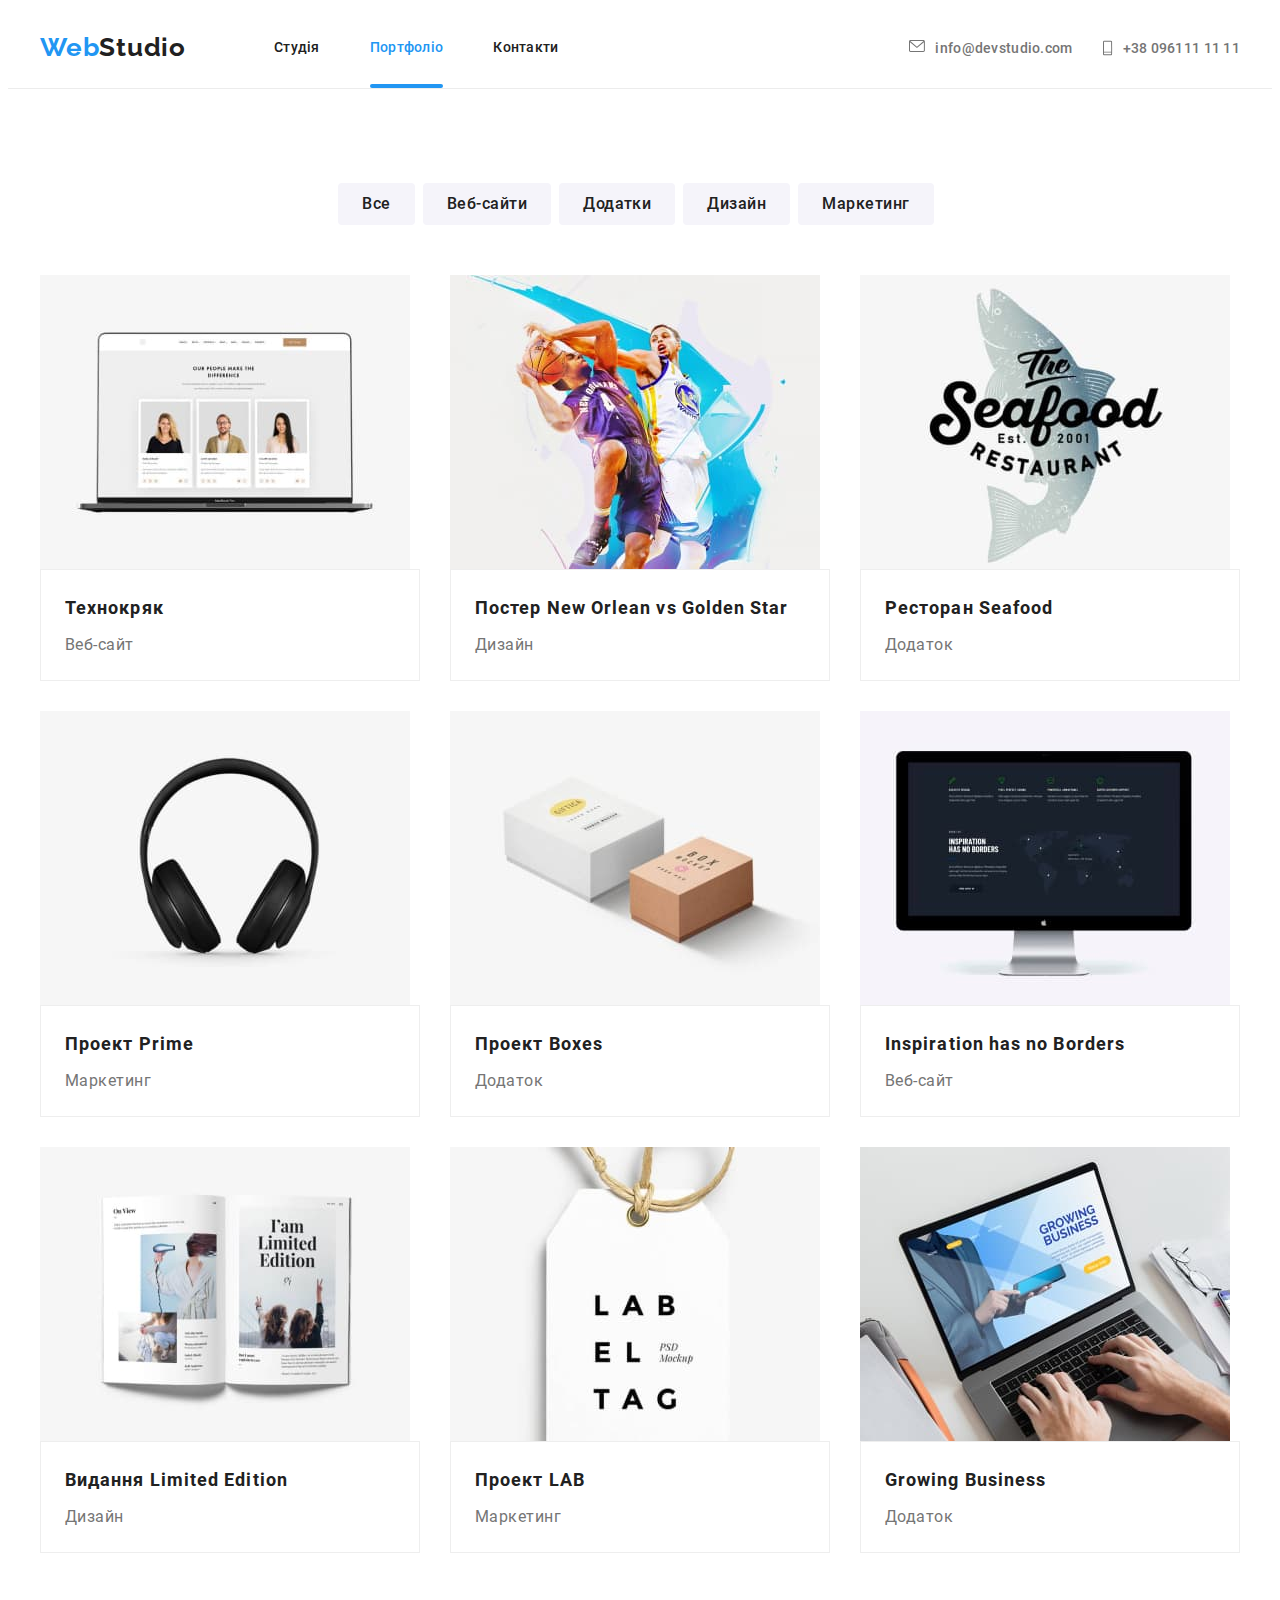
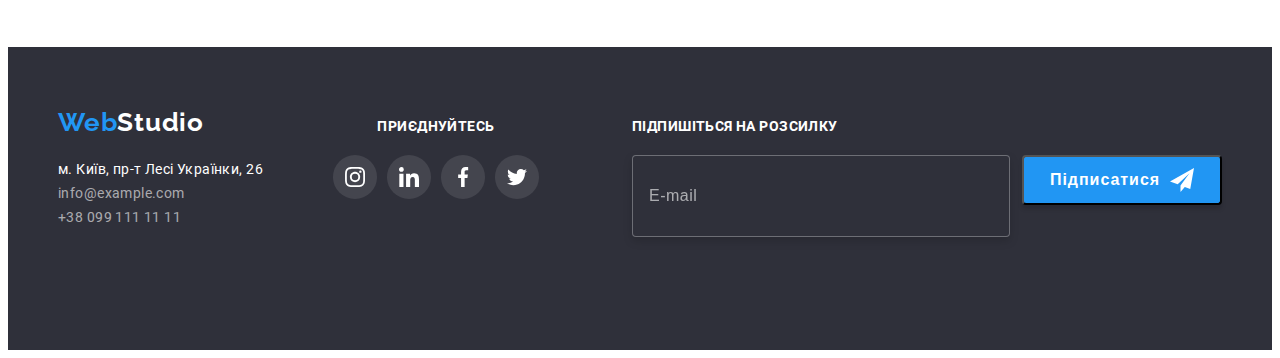
==== commit e923f049: "hw8" ====
--- a/portfolio.html
+++ b/portfolio.html
@@ -53,7 +53,7 @@
               <svg class="auth__phone-icon" width="10" height="16">
                 <use href="./images/icons/symbol-defs.svg#icon-phone"></use>
               </svg>
-              +380961111111
+              +38 096111 11 11
             </a>
           </li>
         </ul>
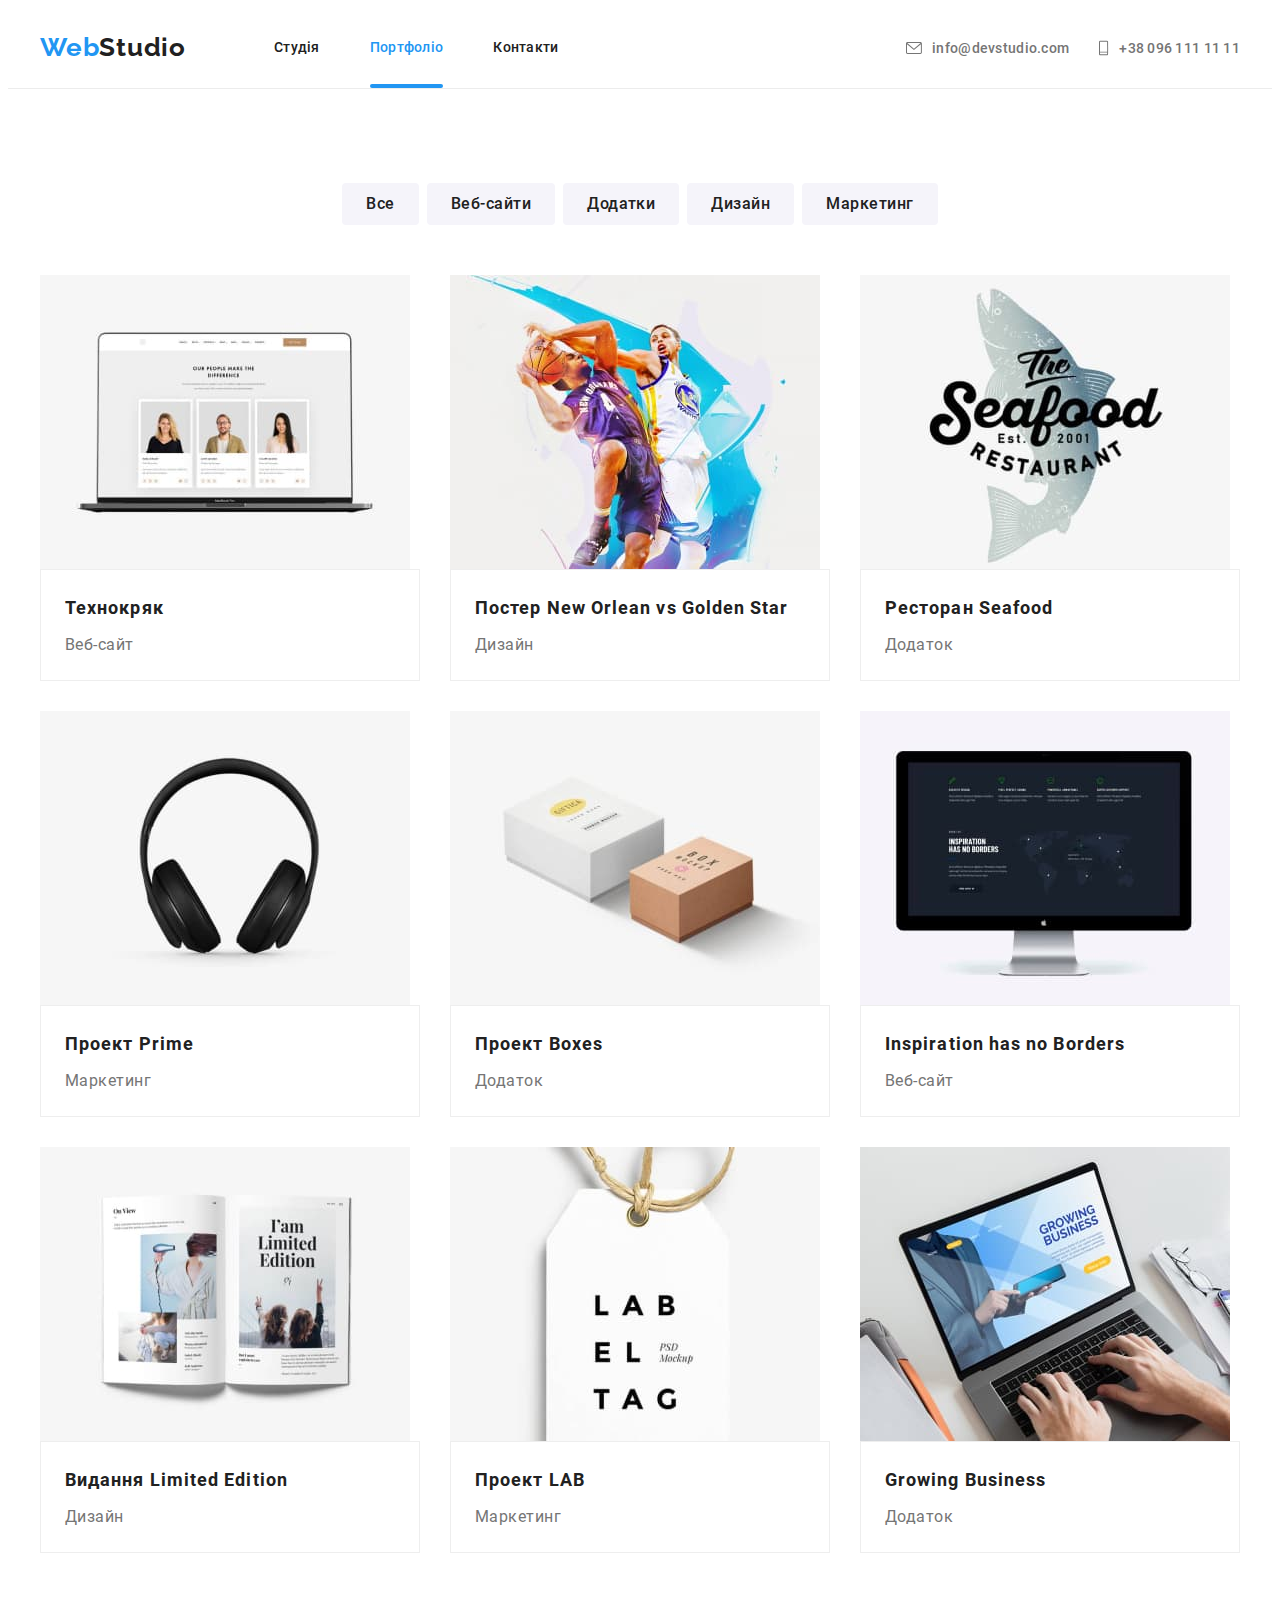
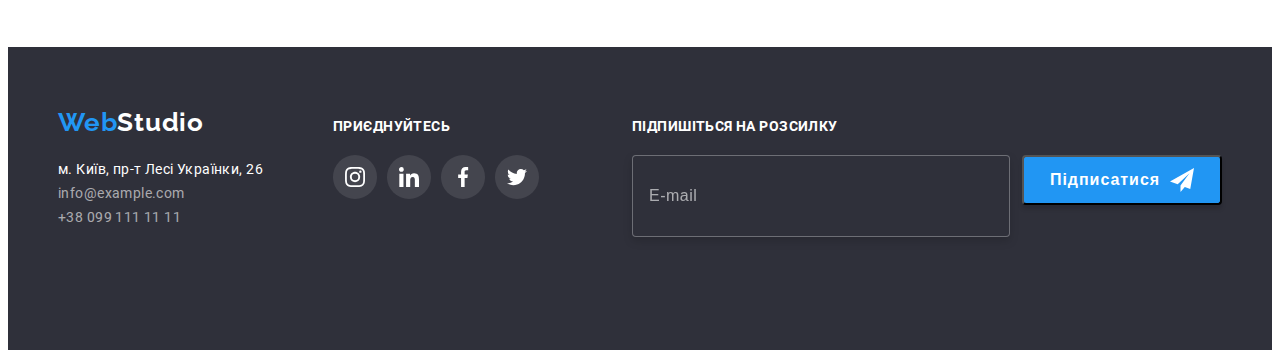
==== commit 6c3bb4ae: "hw8" ====
--- a/portfolio.html
+++ b/portfolio.html
@@ -53,7 +53,7 @@
               <svg class="auth__phone-icon" width="10" height="16">
                 <use href="./images/icons/symbol-defs.svg#icon-phone"></use>
               </svg>
-              +38 096111 11 11
+              +38 096 111 11 11
             </a>
           </li>
         </ul>
--- a/css/main.min.css
+++ b/css/main.min.css
@@ -1,2 +1,2 @@
-p,h1,h2,h3,h4,h5,h6{margin:0}ul{list-style:none;margin:0;padding-left:0}:root{--body-light-color: #e5e5e5;--body-dark-color: #2f303a;--accent-color: #2196f3;--title-text-color: #212121;--common-text-color: #757575;--typical-padding: 94px;--typical-margin: 30px}@font-face{font-family:'Roboto';font-style:normal;font-weight:400;src:local(""),url("../fonts/roboto-v30-latin_cyrillic-regular.woff2") format("woff2"),url("../fonts/roboto-v30-latin_cyrillic-regular.woff") format("woff")}@font-face{font-family:'Roboto';font-style:normal;font-weight:500;src:local(""),url("../fonts/roboto-v30-latin_cyrillic-500.woff2") format("woff2"),url("../fonts/roboto-v30-latin_cyrillic-500.woff") format("woff")}@font-face{font-family:'Roboto';font-style:normal;font-weight:700;src:local(""),url("../fonts/roboto-v30-latin_cyrillic-700.woff2") format("woff2"),url("../fonts/roboto-v30-latin_cyrillic-700.woff") format("woff")}@font-face{font-family:'Roboto';font-style:normal;font-weight:900;src:local(""),url("../fonts/roboto-v30-latin_cyrillic-900.woff2") format("woff2"),url("../fonts/roboto-v30-latin_cyrillic-900.woff") format("woff")}@font-face{font-family:'Raleway';font-style:normal;font-weight:400;src:local(""),url("../fonts/raleway-v27-latin_cyrillic-regular.woff2") format("woff2"),url("../fonts/raleway-v27-latin_cyrillic-regular.woff") format("woff")}@font-face{font-family:'Raleway';font-style:normal;font-weight:700;src:local(""),url("../fonts/raleway-v27-latin_cyrillic-700.woff2") format("woff2"),url("../fonts/raleway-v27-latin_cyrillic-700.woff") format("woff")}img{display:block;max-width:100%;height:auto}body{background-color:#fff;color:var(--common-text-color);font-family:'Roboto', sans-serif;text-decoration:none}.container{margin:0 auto;width:100%;padding-left:15px;padding-right:15px}@media screen and (min-width: 480px){.container{max-width:480px}}@media screen and (min-width: 768px){.container{max-width:768px}}@media screen and (min-width: 1200px){.container{max-width:1200px}}.logo{text-decoration:var(--accent-color);font-family:'Raleway', sans-serif;color:var(--title-text-color);font-style:normal;font-weight:700;font-size:24px;line-height:1.17;letter-spacing:.03em}@media screen and (min-width: 1200px){.logo{font-weight:700;font-size:26px;line-height:1.19;letter-spacing:.03em}}.logo__first-part{color:var(--accent-color)}.btn{display:flex;justify-content:center;align-items:center;width:200px;height:50px;border-radius:4px;cursor:pointer;color:#fff;background-color:var(--accent-color);box-shadow:0px 4px 4px rgba(0,0,0,0.15)}.text-hide{position:absolute;width:1px;height:1px;margin:-1px;border:0;padding:0;white-space:nowrap;clip-path:inset(100%);clip:rect(0 0 0 0);overflow:hidden}.header{border-bottom:1px solid #ECECEC}.header__container{display:flex;justify-content:space-between}nav{display:flex;justify-content:center;align-items:center}.header__logo{padding-top:24px;padding-bottom:25px;margin-right:88px}.menu{display:flex}.menu__item{display:flex;align-items:center;justify-content:space-evenly}@media screen and (min-width: 768px){.menu__item{display:flex;position:relative;justify-content:flex-start;margin-right:50px}}.menu__item:last-child{margin-right:0}.auth{display:flex;justify-content:space-evenly;flex-direction:column}@media screen and (min-width: 1200px){.auth{flex-direction:row;align-items:center}}@media screen and (min-width: 1200px) and (max-width: 767px){.auth{display:none}}@media screen and (min-width: 1200px) and (min-width: 768px){.auth{display:flex;margin-left:auto}}.menu,.auth{font-weight:500;font-size:14px;line-height:1.14;letter-spacing:.02em}@media screen and (max-width: 767px){.menu,.auth{display:none}}@media screen and (min-width: 1200px){.auth__item.auth__email{margin-right:30px}}.menu__link{transition-property:color;transition-duration:250ms;transition-timing-function:cubic-bezier(0.4, 0, 0.2, 1)}.menu__link:hover,.menu__link:focus{color:var(--accent-color)}@media screen and (min-width: 768px){.menu__link{padding-top:32px;padding-bottom:32px}}.menu__link--current::after{content:"";position:absolute;left:0;bottom:0px;height:4px;width:100%;background-color:var(--accent-color);border-radius:2px}.auth__link{text-decoration:none;color:var(--common-text-color);display:flex;font-weight:500;font-size:12px;line-height:1.17;letter-spacing:.02em}.auth__link:hover,.auth__link:focus{color:var(--accent-color)}.auth__link:last-child{margin-right:0}@media screen and (min-width: 1200px){.auth__link{font-weight:500;font-size:14px;line-height:1.17;letter-spacing:.02em}}.menu__link{text-decoration:var(--accent-color);color:var(--title-text-color)}.menu__link:last-child{margin-right:0}.menu__link.menu__link--current{color:var(--accent-color)}.auth__phone-icon,.auth__email-icon{fill:currentColor;margin-right:10px}.nav__button{width:40px;height:40px;background:#fff;border:none;margin-top:auto;margin-bottom:auto;color:currentColor;transition-property:color;transition-duration:250ms;transition-timing-function:cubic-bezier(0.4, 0, 0.2, 1)}.nav__button:hover,.nav__button:focus{fill:var(--accent-color)}@media screen and (min-width: 768px){.nav__button{display:none}}.hero{padding-top:118px;padding-bottom:118px;background-size:cover;background-position:50% 50%;background-repeat:no-repeat;background-image:linear-gradient(to right, rgba(47,48,58,0.4), rgba(47,48,58,0.4)),url("../images/mobile/header-480.jpg")}@media (min-device-pixel-ratio: 2), (min-resolution: 192dpi), (min-resolution: 2dppx){.hero{background-image:linear-gradient(to right, rgba(47,48,58,0.4), rgba(47,48,58,0.4)),url("../images/mobile/header-480@2x.jpg")}}@media screen and (min-width: 768px){.hero{background-image:linear-gradient(to right, rgba(47,48,58,0.4), rgba(47,48,58,0.4)),url("../images/tab/header-768.jpg")}}@media screen and (min-width: 768px) and (min-device-pixel-ratio: 1.9), screen and (min-width: 768px) and (min-resolution: 192dpi), screen and (min-width: 768px) and (min-resolution: 2dppx){.hero{background-image:linear-gradient(to right, rgba(47,48,58,0.4), rgba(47,48,58,0.4)),url("../images/tab/header-768@2x.jpg")}}@media screen and (min-width: 1200px){.hero{padding-top:200px;padding-bottom:200px;background-image:linear-gradient(to right, rgba(47,48,58,0.4), rgba(47,48,58,0.4)),url("../images/desk/header-1600.jpg")}}@media screen and (min-width: 1200px) and (min-device-pixel-ratio: 1.9), screen and (min-width: 1200px) and (min-resolution: 192dpi), screen and (min-width: 1200px) and (min-resolution: 2dppx){.hero{background-image:linear-gradient(to right, rgba(47,48,58,0.4), rgba(47,48,58,0.4)),url("../images/desk/header-1600@2x.jpg")}}.hero__title{display:block;margin-right:auto;margin-left:auto;margin-bottom:var(--typical-margin);max-width:360px;text-decoration:var(--accent-color);color:#fff;text-transform:uppercase;text-align:center;font-weight:900;font-size:26px;line-height:1.61;letter-spacing:.06em}@media screen and (min-width: 1200px){.hero__title{font-size:44px;line-height:1.36;max-width:696px}}.hero__btn{padding:10px 32px;white-space:nowrap;margin-right:auto;margin-left:auto;font-family:inherit;text-align:center;font-weight:700;font-size:16px;line-height:1.88;letter-spacing:.06em;transition-property:background-color;transition-duration:250ms;transition-timing-function:cubic-bezier(0.4, 0, 0.2, 1)}.hero__btn:hover,.hero__btn:focus{background-color:#188CE8}.portfolio{padding-top:60px;padding-bottom:60px}@media screen and (min-width: 1200px){.portfolio{padding-top:94px;padding-bottom:94px}}.portfolio__menu{margin-bottom:40px}@media screen and (min-width: 768px){.portfolio__menu{display:flex;flex-wrap:wrap;justify-content:center;margin-bottom:30px}}@media screen and (min-width: 768px){.portfolio__menu{margin-bottom:50px}}.portfolio__item{display:inline-block}.portfolio__button{margin-right:8px;margin-bottom:15px;padding:6px 22px 6px 22px;border-radius:4px;border-color:transparent;vertical-align:text-top;font-family:inherit;color:var(--title-text-color);background:#F5F4FA;cursor:pointer;font-weight:500;font-size:16px;line-height:1.62;letter-spacing:.03em;transition-property:color,background,box-shadow;transition-duration:250ms;transition-timing-function:cubic-bezier(0.4, 0, 0.2, 1)}@media screen and (min-width: 768px){.portfolio__button{margin-bottom:0}}.portfolio__button:focus,.portfolio__button:hover{background:var(--accent-color);color:#fff;box-shadow:0px 3px 1px rgba(0,0,0,0.1),0px 1px 2px rgba(0,0,0,0.08),0px 2px 2px rgba(0,0,0,0.12)}.made-projects-list{display:flex;flex-wrap:wrap;align-items:stretch;gap:30px}.made-projects-list__item{display:flex}@media screen and (min-width: 768px){.made-projects-list__item{width:calc((100% - 30px) / 2)}}@media screen and (min-width: 1200px){.made-projects-list__item{width:calc((100% - 60px) / 3)}}.made-projects-list__link{width:100%;position:relative;text-decoration:none;display:flex;flex-direction:column;transition-property:box-shadow;transition-duration:250ms;transition-timing-function:cubic-bezier(0.4, 0, 0.2, 1)}.made-projects-list__link:hover{box-shadow:0px 1px 1px rgba(0,0,0,0.12),0px 4px 4px rgba(0,0,0,0.06),1px 4px 6px rgba(0,0,0,0.16)}.made-projects-list__link:hover .made-projects-list__overlay{transform:translateY(0);opacity:1}.made-projects-list__section{flex-grow:1;bottom:0;left:0;padding-top:20px;padding-bottom:20px;padding-left:24px;padding-right:24px;background:#FFF;border-top:none;border:1px solid #EEE}.made-projects-list__title{color:var(--title-text-color);margin-bottom:4px;font-weight:700;font-size:18px;line-height:2;letter-spacing:.06em}.made-projects-list__type-item{color:var(--common-text-color);font-size:16px;line-height:1.88;letter-spacing:.03em}.portfolio-list-title,.made-projects-list__type-item{transition-property:color;transition-duration:250ms;transition-timing-function:cubic-bezier(0.4, 0, 0.2, 1)}.portfolio-list-title:hover,.made-projects-list__type-item:hover{color:var(--accent-color)}.made-projects-list__image-wrapper{position:relative;overflow:hidden;max-width:100%}.made-projects-list__overlay{position:absolute;padding:63px 24px;width:100%;height:100%;background:rgba(33,150,243,0.9);bottom:0;left:0;opacity:0;transform:translateY(100%);transition-property:opacity,transform;transition-duration:250ms;transition-timing-function:cubic-bezier(0.4, 0, 0.2, 1)}.made-projects-list__text-about{color:#fff;font-size:18px;line-height:1.56;letter-spacing:.03em}.features{padding-top:60px;padding-bottom:60px}@media screen and (min-width: 1200px){.features{padding-top:94px;padding-bottom:94px}}.features__list{display:flex;flex-wrap:wrap;align-items:baseline;gap:30px}.features__item{width:100%}@media screen and (min-width: 768px){.features__item{width:calc((100% - 30px) / 2)}}@media screen and (min-width: 1200px){.features__item{width:calc((100% - 90px) / 4)}}.features__box{display:flex;justify-content:center;align-items:center;width:100%;height:120px;margin-bottom:30px;border-radius:4px;background:#F5F4FA}.features__icon{width:70px;height:70px}.features__title{text-align:center;margin-bottom:10px;color:var(--title-text-color);text-transform:uppercase;font-weight:700;font-size:14px;line-height:1.14;letter-spacing:.03em}@media screen and (min-width: 768px){.features__title{text-align:start}}.features__about{color:var(--common-text-color);font-weight:normal;font-size:14px;line-height:1.71;letter-spacing:.03em}.what-we-do{display:none}@media screen and (min-width: 1200px){.what-we-do{display:contents;padding-bottom:var(--typical-padding)}}.what-we-do__title{margin-bottom:50px;text-align:center;color:var(--title-text-color);font-weight:700;font-size:36px;line-height:1.17;letter-spacing:.03em}.what-we-do__list{display:flex;align-items:center;gap:30px}.what-we-do__wrapper{position:relative;margin-bottom:94px}.what-we-do__box-title{position:absolute;display:flex;justify-content:center;align-items:center;width:370px;height:70px;top:0;left:0;transform:translate(0, 224px);background:rgba(47,48,58,0.8)}.what-we-do__nested-title{text-align:center;text-transform:uppercase;color:#fff;font-weight:700;font-size:14px;line-height:1.14;letter-spacing:.03em}.team{background-color:#F5F4FA;text-align:center;padding-top:60px;padding-bottom:60px}@media screen and (min-width: 1200px){.team{padding-top:94px;padding-bottom:94px}}.team-list{display:flex;flex-wrap:wrap;justify-content:center;gap:30px}.team-item{background:#fff;border-radius:0px 0px 4px 4px}@media screen and (min-width: 768px){.team-item{width:calc((100% - 30px) / 2)}}@media screen and (min-width: 1200px){.team-item{width:calc((100% - 90px) / 4)}}.team__title{display:inline-block;margin-bottom:30px;text-align:center;font-weight:700;font-size:28px;line-height:1.17;letter-spacing:.03em;color:var(--title-text-color)}@media screen and (min-width: 1200px){.team__title{margin-bottom:50px;font-weight:700;font-size:36px;line-height:1.17;letter-spacing:.03em}}.team-item__card{padding-top:var(--typical-margin);padding-bottom:30px;box-shadow:0px 1px 3px rgba(0,0,0,0.12),0px 1px 1px rgba(0,0,0,0.14),0px 2px 1px rgba(0,0,0,0.2);border-radius:0px 0px 4px 4px}.team-item__unit{margin-bottom:10px;text-align:center;color:var(--title-text-color);font-weight:500;font-size:16px;line-height:1.19;letter-spacing:.03em}.team-item__profession{margin-bottom:16px;text-align:center;color:var(--common-text-color);font-size:16px;line-height:1.14;letter-spacing:.03em}.social-networks{display:flex;justify-content:center}.social-networks:last-child{margin-right:0}.social-networks__item{margin-right:10px}.social-networks__item:last-child{margin-right:0}.social-networks__link{display:flex;width:44px;height:44px;border-radius:50%;justify-content:center;align-items:center;color:#afb1b8;background-color:#fff;transition-property:color,background-color;transition-duration:250ms;transition-timing-function:cubic-bezier(0.4, 0, 0.2, 1)}.social-networks__link:hover{color:#fff;background-color:var(--accent-color)}.social-networks__icon{fill:currentColor}.clients{padding-top:60px;padding-bottom:60px}@media screen and (min-width: 1200px){.clients{padding-top:94px;padding-bottom:94px}}.clients__title{margin-bottom:30px;text-align:center;color:var(--title-text-color);font-weight:700;font-size:28px;line-height:1.17;letter-spacing:.03em}@media screen and (min-width: 1200px){.clients__title{margin-bottom:50px;font-weight:700;font-size:36px;line-height:1.16;letter-spacing:.03em}}.clients__list{display:flex;flex-wrap:wrap;justify-content:center;gap:30px}.client__item{width:calc((100% - 30px) / 2);height:92px}@media screen and (min-width: 768px){.client__item{width:calc((100% - 90px) / 3)}}@media screen and (min-width: 1200px){.client__item{width:calc((100% - 180px) / 6)}}.client__link{display:flex;justify-content:center;align-items:center;width:100%;height:100%;color:#AFB1B8;border:1px solid #AFB1B8;border-radius:4px;transition-property:color,border-color;transition-duration:250ms;transition-timing-function:cubic-bezier(0.4, 0, 0.2, 1)}.client__link:hover{color:var(--accent-color);border-color:var(--accent-color)}.client__icon{width:106px;height:60px;fill:currentColor}.footer{padding-top:60px;padding-bottom:60px;background-color:var(--body-dark-color)}.container__footer{text-align:center}@media screen and (min-width: 768px){.container__footer{display:flex;justify-content:center;flex-direction:row;flex-wrap:wrap;align-items:baseline}}@media screen and (min-width: 768px){.footer__contacts{margin-right:165px}}@media screen and (min-width: 1200px){.footer__contacts{text-align:left;margin-right:70px}}.footer--logo{display:block;margin-bottom:20px;color:#fff}.footer__address,.footer__email,.footer__phon{text-decoration:var(--accent-color);font-style:normal;font-size:14px;line-height:1.71;letter-spacing:.03em;transition-property:color;transition-duration:250ms;transition-timing-function:cubic-bezier(0.4, 0, 0.2, 1)}.footer__list{margin-bottom:60px}.footer__address{color:#fff}.footer__address:hover,.footer__address:focus{color:var(--accent-color)}.footer__email,.footer__phon{color:rgba(255,255,255,0.6)}.footer__email:hover,.footer__email:focus,.footer__phon:hover,.footer__phon:focus{color:var(--accent-color)}.join-us{margin-bottom:60px;text-align:center}@media screen and (min-width: 1200px){.join-us{margin-right:93px}}.join-us__title{margin-bottom:20px;text-transform:uppercase;color:#fff;font-weight:700;font-size:14px;line-height:1.14;letter-spacing:.03em}.join-us__list{display:flex;flex-direction:row;justify-content:center;gap:10px}.join-us__link{display:flex;justify-content:center;align-items:center;width:44px;height:44px;border-radius:50%;color:#fff;background:rgba(255,255,255,0.1);transition-property:background-color;transition-duration:250ms;transition-timing-function:cubic-bezier(0.4, 0, 0.2, 1)}.join-us__link:hover{background-color:var(--accent-color)}.join-us__icon{fill:currentColor}.mailling{text-align:center}@media screen and (min-width: 1200px){.mailling{text-align:start}}.mailling__title{margin-bottom:20px;text-transform:uppercase;color:#fff;font-weight:700;font-size:14px;line-height:1.14;letter-spacing:.03em}.mailling__form{display:flex;flex-direction:column}@media screen and (min-width: 1200px){.mailling__form{flex-direction:row}}.mailling__input{width:100%;height:50px;padding-left:16px;padding-top:15px;padding-bottom:15px;margin-bottom:20px;outline:transparent;color:#fff;border:1px solid rgba(255,255,255,0.3);filter:drop-shadow(0px 4px 4px rgba(0,0,0,0.15));border-radius:4px;background:var(--body-dark-color)}@media screen and (min-width: 768px){.mailling__input{width:450px}}@media screen and (min-width: 1200px){.mailling__input{width:358px;margin-right:12px}}.mailling__input::placeholder{background:var(--body-dark-color);color:rgba(255,255,255,0.6);font-weight:400;font-size:16px;line-height:1.25;letter-spacing:.03em}.mailling__button{text-align:center;margin-left:auto;margin-right:auto;font-weight:700;font-size:16px;line-height:1.88;letter-spacing:.06em}.mailling__icon-send{margin-left:10px}.backdrop_mobile{position:fixed;top:0;left:0;width:100%;height:100%;background:rgba(0,0,0,0.2);opacity:1}.backdrop_mobile.is-hidden{opacity:0;pointer-events:none;transition-property:opacity;transition-duration:250ms;transition-timing-function:cubic-bezier(0.4, 0, 0.2, 1)}.modal_mobile{position:relative;padding-left:40px;padding-right:15px;padding-top:48px;padding-bottom:48px;display:flex;height:100%;flex-direction:column;justify-content:space-between;background:#fff}@media screen and (min-width: 480px){.modal_mobile{max-width:768px}}.modal__close-button--mb{position:absolute;right:8px;top:8px;border:5px solid rgba(0,0,0,0.1);border-radius:50%;width:30px;height:30px;cursor:pointer}.modal__close-button--mb:hover{color:var(--accent-color)}.modal__close-icon--mb{position:absolute;top:50%;left:50%;transform:translate(-50%, -50%);fill:currentColor;transition-property:fill;transition-duration:250ms;transition-timing-function:cubic-bezier(0.4, 0, 0.2, 1)}.modal__close-icon--mb:hover{fill:var(--accent-color)}.modal__item{margin-bottom:32px}.modal__link{font-weight:500;font-size:40px;line-height:1.2;letter-spacing:.03em;color:var(--title-text-color);text-decoration:none}.modal__link:hover,.modal__link:focus{color:var(--accent-color)}.modal__link.modal__link--current{color:var(--accent-color)}.modal-contacts-mb{display:flex;flex-direction:column;margin-bottom:64px}.modal-contacts-mb__item{margin-bottom:32px}.modal-contacts-mb__link{text-decoration:none}.modal-contacts-mb__link.modal-contacts-mb__link--phone{font-weight:500;font-size:34px;line-height:1.2;letter-spacing:.03em;color:var(--accent-color)}.modal-contacts-mb__link.modal-contacts-mb__link--email{font-weight:500;font-size:24px;line-height:1.2;letter-spacing:.03em;color:#757575}.modal-contacts-mb__link:hover,.modal-contacts-mb__link:focus{color:var(--accent-color)}.modal__soc-list{display:flex;flex-direction:row;flex-wrap:wrap}.modal__soc-link{color:var(--accent-color);font-weight:500;font-size:18px;line-height:1.2;letter-spacing:.03em;text-decoration:none;margin-right:10px}.backdrop{position:fixed;top:0;left:0;width:100%;height:100%;background:rgba(0,0,0,0.2);opacity:1;transition-property:opacity;transition-duration:250ms;transition-timing-function:cubic-bezier(0.4, 0, 0.2, 1)}.backdrop.is-hidden{opacity:0;pointer-events:none}.backdrop.is-hidden .modal{transform:translate(-50%, -50%) scale(0.1);transition-property:transform;transition-duration:250ms;transition-timing-function:cubic-bezier(0.4, 0, 0.2, 1)}.modal{position:absolute;top:50%;left:50%;width:315px;padding:25px;height:595px;background:#fff;box-shadow:0px 1px 3px rgba(0,0,0,0.12),0px 1px 1px rgba(0,0,0,0.14),0px 2px 1px rgba(0,0,0,0.2);border-radius:4px;transform:translate(-50%, -50%) scale(1);transition-property:transform;transition-duration:250ms;transition-timing-function:cubic-bezier(0.4, 0, 0.2, 1)}@media screen and (min-width: 480px){.modal{width:450px;height:609px;padding:40px}}@media screen and (min-width: 1200px){.modal{width:528px;height:581px}}.modal__close-button{position:absolute;right:8px;top:8px;width:30px;height:30px;border:5px solid rgba(0,0,0,0.1);border-radius:50%;cursor:pointer}.modal__close-button:hover .modal__close-icon{fill:var(--accent-color)}.modal__close-icon{position:absolute;top:50%;left:50%;transform:translate(-50%, -50%);fill:currentColor;transition-property:fill;transition-duration:250ms;transition-timing-function:cubic-bezier(0.4, 0, 0.2, 1)}.modal__close-icon:hover{fill:var(--accent-color)}.modal__title{margin-bottom:12px;text-align:center;color:var(--title-text-color);font-weight:700;font-size:20px;line-height:1.5;letter-spacing:.03em}@media screen and (min-width: 1200px){.modal__title{font-weight:700;font-size:20px;line-height:1.15;letter-spacing:.03em}}.modal__input,textarea{width:100%}.modal__input:hover,.modal__input:focus,textarea:hover,textarea:focus{border:1px solid var(--accent-color);outline:transparent}.modal__input{box-sizing:border-box;height:40px;padding-left:41px;border:1px solid rgba(33,33,33,0.2);border-radius:4px;transition-property:border;transition-duration:250ms;transition-timing-function:cubic-bezier(0.4, 0, 0.2, 1)}.modal__input:hover+.modal__icon,.modal__input:focus+.modal__icon{fill:var(--accent-color)}.modal__checkbox{appearance:none}textarea{display:block;height:120px;padding:12px 16px;resize:none;border:1px solid rgba(33,33,33,0.2);border-radius:4px;transition-property:border;transition-duration:250ms;transition-timing-function:cubic-bezier(0.4, 0, 0.2, 1)}textarea::placeholder{color:rgba(117,117,117,0.5);font-weight:400;font-size:12px;line-height:1.17;letter-spacing:.01em}.modal__label{display:flex;align-items:center;margin-bottom:4px;color:var(--common-text-color);font-weight:400;font-size:12px;line-height:1.17;letter-spacing:.01em}.modal__label.checkbox{margin-bottom:0;justify-content:center;font-weight:400;font-size:12px;line-height:1.17;letter-spacing:.03em}@media screen and (min-width: 1200px){.modal__label.checkbox{font-size:14px;line-height:1.71}}.modal-button{margin-top:30px;margin-left:auto;margin-right:auto;text-align:center;font-weight:700;font-size:16px;line-height:1.88;letter-spacing:.06em}.modal__wrapper{position:relative;margin-bottom:10px}.modal__wrapper.txtarea{margin-bottom:20px}.modal__icon{position:absolute;top:50%;left:22px;transform:translate(-50%, 0);fill:currentColor;transition-property:fill;transition-duration:250ms;transition-timing-function:cubic-bezier(0.4, 0, 0.2, 1)}.modal__icon-check{margin-right:7px;border:2px solid;border-color:#212121;border-radius:2px;fill:#e5e5e5}.modal__checkbox:checked+.modal__icon-check{fill:#fff;background-color:var(--accent-color);background-origin:border-box;border:2px solid;border-color:var(--accent-color);border-radius:2px}
+p,h1,h2,h3,h4,h5,h6{margin:0}ul{list-style:none;margin:0;padding-left:0}:root{--body-light-color: #e5e5e5;--body-dark-color: #2f303a;--accent-color: #2196f3;--title-text-color: #212121;--common-text-color: #757575;--typical-padding: 94px;--typical-margin: 30px}@font-face{font-family:'Roboto';font-style:normal;font-weight:400;src:local(""),url("../fonts/roboto-v30-latin_cyrillic-regular.woff2") format("woff2"),url("../fonts/roboto-v30-latin_cyrillic-regular.woff") format("woff")}@font-face{font-family:'Roboto';font-style:normal;font-weight:500;src:local(""),url("../fonts/roboto-v30-latin_cyrillic-500.woff2") format("woff2"),url("../fonts/roboto-v30-latin_cyrillic-500.woff") format("woff")}@font-face{font-family:'Roboto';font-style:normal;font-weight:700;src:local(""),url("../fonts/roboto-v30-latin_cyrillic-700.woff2") format("woff2"),url("../fonts/roboto-v30-latin_cyrillic-700.woff") format("woff")}@font-face{font-family:'Roboto';font-style:normal;font-weight:900;src:local(""),url("../fonts/roboto-v30-latin_cyrillic-900.woff2") format("woff2"),url("../fonts/roboto-v30-latin_cyrillic-900.woff") format("woff")}@font-face{font-family:'Raleway';font-style:normal;font-weight:400;src:local(""),url("../fonts/raleway-v27-latin_cyrillic-regular.woff2") format("woff2"),url("../fonts/raleway-v27-latin_cyrillic-regular.woff") format("woff")}@font-face{font-family:'Raleway';font-style:normal;font-weight:700;src:local(""),url("../fonts/raleway-v27-latin_cyrillic-700.woff2") format("woff2"),url("../fonts/raleway-v27-latin_cyrillic-700.woff") format("woff")}img{display:block;max-width:100%;height:auto}body{background-color:#fff;color:var(--common-text-color);font-family:'Roboto', sans-serif;text-decoration:none}.container{margin:0 auto;width:100%;padding-left:15px;padding-right:15px}@media screen and (min-width: 480px){.container{max-width:480px}}@media screen and (min-width: 768px){.container{max-width:768px}}@media screen and (min-width: 1200px){.container{max-width:1200px}}.logo{text-decoration:var(--accent-color);font-family:'Raleway', sans-serif;color:var(--title-text-color);font-style:normal;font-weight:700;font-size:24px;line-height:1.17;letter-spacing:.03em}@media screen and (min-width: 1200px){.logo{font-weight:700;font-size:26px;line-height:1.19;letter-spacing:.03em}}.logo__first-part{color:var(--accent-color)}.btn{display:flex;justify-content:center;align-items:center;width:200px;height:50px;border-radius:4px;cursor:pointer;color:#fff;background-color:var(--accent-color);box-shadow:0px 4px 4px rgba(0,0,0,0.15)}.text-hide{position:absolute;width:1px;height:1px;margin:-1px;border:0;padding:0;white-space:nowrap;clip-path:inset(100%);clip:rect(0 0 0 0);overflow:hidden}.header{border-bottom:1px solid #ECECEC}.header__container{display:flex;justify-content:space-between}nav{display:flex;justify-content:center;align-items:center}.header__logo{padding-top:24px;padding-bottom:25px;margin-right:88px}.menu{display:flex}.menu__item{display:flex;align-items:center;justify-content:space-evenly}@media screen and (min-width: 768px){.menu__item{display:flex;position:relative;justify-content:flex-start;margin-right:50px}}.menu__item:last-child{margin-right:0}.auth{display:flex;justify-content:space-evenly;flex-direction:column}@media screen and (min-width: 1200px){.auth{flex-direction:row;align-items:center}}@media screen and (min-width: 1200px) and (max-width: 767px){.auth{display:none}}@media screen and (min-width: 1200px) and (min-width: 768px){.auth{display:flex;margin-left:auto}}.menu,.auth{font-weight:500;font-size:14px;line-height:1.14;letter-spacing:.02em}@media screen and (max-width: 767px){.menu,.auth{display:none}}@media screen and (min-width: 1200px){.auth__item.auth__email{margin-right:30px}}.menu__link{transition-property:color;transition-duration:250ms;transition-timing-function:cubic-bezier(0.4, 0, 0.2, 1)}.menu__link:hover,.menu__link:focus{color:var(--accent-color)}@media screen and (min-width: 768px){.menu__link{padding-top:32px;padding-bottom:32px}}.menu__link--current::after{content:"";position:absolute;left:0;bottom:0px;height:4px;width:100%;background-color:var(--accent-color);border-radius:2px}.auth__link{text-decoration:none;color:var(--common-text-color);display:flex;align-items:center;font-weight:500;font-size:12px;line-height:1.17;letter-spacing:.02em}.auth__link:hover,.auth__link:focus{color:var(--accent-color)}.auth__link:last-child{margin-right:0}@media screen and (min-width: 1200px){.auth__link{font-weight:500;font-size:14px;line-height:1.17;letter-spacing:.02em}}.menu__link{text-decoration:var(--accent-color);color:var(--title-text-color)}.menu__link:last-child{margin-right:0}.menu__link.menu__link--current{color:var(--accent-color)}.auth__phone-icon,.auth__email-icon{fill:currentColor;margin-right:10px}.nav__button{width:40px;height:40px;background:#fff;border:none;margin-top:auto;margin-bottom:auto;color:currentColor;transition-property:color;transition-duration:250ms;transition-timing-function:cubic-bezier(0.4, 0, 0.2, 1)}.nav__button:hover,.nav__button:focus{fill:var(--accent-color)}@media screen and (min-width: 768px){.nav__button{display:none}}.hero{padding-top:118px;padding-bottom:118px;background-size:cover;background-position:50% 50%;background-repeat:no-repeat;background-image:linear-gradient(to right, rgba(47,48,58,0.4), rgba(47,48,58,0.4)),url("../images/mobile/header-480.jpg")}@media (min-device-pixel-ratio: 2), (min-resolution: 192dpi), (min-resolution: 2dppx){.hero{background-image:linear-gradient(to right, rgba(47,48,58,0.4), rgba(47,48,58,0.4)),url("../images/mobile/header-480@2x.jpg")}}@media screen and (min-width: 768px){.hero{background-image:linear-gradient(to right, rgba(47,48,58,0.4), rgba(47,48,58,0.4)),url("../images/tab/header-768.jpg")}}@media screen and (min-width: 768px) and (min-device-pixel-ratio: 1.9), screen and (min-width: 768px) and (min-resolution: 192dpi), screen and (min-width: 768px) and (min-resolution: 2dppx){.hero{background-image:linear-gradient(to right, rgba(47,48,58,0.4), rgba(47,48,58,0.4)),url("../images/tab/header-768@2x.jpg")}}@media screen and (min-width: 1200px){.hero{padding-top:200px;padding-bottom:200px;background-image:linear-gradient(to right, rgba(47,48,58,0.4), rgba(47,48,58,0.4)),url("../images/desk/header-1600.jpg")}}@media screen and (min-width: 1200px) and (min-device-pixel-ratio: 1.9), screen and (min-width: 1200px) and (min-resolution: 192dpi), screen and (min-width: 1200px) and (min-resolution: 2dppx){.hero{background-image:linear-gradient(to right, rgba(47,48,58,0.4), rgba(47,48,58,0.4)),url("../images/desk/header-1600@2x.jpg")}}.hero__title{display:block;margin-right:auto;margin-left:auto;margin-bottom:var(--typical-margin);max-width:360px;text-decoration:var(--accent-color);color:#fff;text-transform:uppercase;text-align:center;font-weight:900;font-size:26px;line-height:1.61;letter-spacing:.06em}@media screen and (min-width: 1200px){.hero__title{font-size:44px;line-height:1.36;max-width:696px}}.hero__btn{padding:10px 32px;white-space:nowrap;margin-right:auto;margin-left:auto;font-family:inherit;text-align:center;font-weight:700;font-size:16px;line-height:1.88;letter-spacing:.06em;transition-property:background-color;transition-duration:250ms;transition-timing-function:cubic-bezier(0.4, 0, 0.2, 1)}.hero__btn:hover,.hero__btn:focus{background-color:#188CE8}.portfolio{padding-top:60px;padding-bottom:60px}@media screen and (min-width: 1200px){.portfolio{padding-top:94px;padding-bottom:94px}}.portfolio__menu{margin-bottom:40px}@media screen and (min-width: 768px){.portfolio__menu{display:flex;flex-wrap:wrap;justify-content:center;margin-bottom:30px}}@media screen and (min-width: 1200px){.portfolio__menu{margin-bottom:50px}}.portfolio__item{display:inline-block;margin-right:8px}@media screen and (min-width: 768px){.portfolio__item:last-child{margin-right:0}}.portfolio__button{margin-bottom:15px;padding:6px 22px 6px 22px;border-radius:4px;border-color:transparent;vertical-align:text-top;font-family:inherit;color:var(--title-text-color);background:#F5F4FA;cursor:pointer;font-weight:500;font-size:16px;line-height:1.62;letter-spacing:.03em;transition-property:color,background,box-shadow;transition-duration:250ms;transition-timing-function:cubic-bezier(0.4, 0, 0.2, 1)}@media screen and (min-width: 768px){.portfolio__button{margin-bottom:0}}.portfolio__button:focus,.portfolio__button:hover{background:var(--accent-color);color:#fff;box-shadow:0px 3px 1px rgba(0,0,0,0.1),0px 1px 2px rgba(0,0,0,0.08),0px 2px 2px rgba(0,0,0,0.12)}.nav__button{display:flex;justify-content:center;text-align:center}@media screen and (min-width: 768px){.nav__button{display:none}}.made-projects-list{display:flex;flex-wrap:wrap;align-items:stretch;gap:30px}.made-projects-list__item{display:flex}@media screen and (min-width: 768px){.made-projects-list__item{width:calc((100% - 30px) / 2)}}@media screen and (min-width: 1200px){.made-projects-list__item{width:calc((100% - 60px) / 3)}}.made-projects-list__link{width:100%;position:relative;text-decoration:none;display:flex;flex-direction:column;transition-property:box-shadow;transition-duration:250ms;transition-timing-function:cubic-bezier(0.4, 0, 0.2, 1)}.made-projects-list__link:hover{box-shadow:0px 1px 1px rgba(0,0,0,0.12),0px 4px 4px rgba(0,0,0,0.06),1px 4px 6px rgba(0,0,0,0.16)}.made-projects-list__link:hover .made-projects-list__overlay{transform:translateY(0);opacity:1}.made-projects-list__section{flex-grow:1;bottom:0;left:0;padding-top:20px;padding-bottom:20px;padding-left:24px;padding-right:24px;background:#FFF;border-top:none;border:1px solid #EEE}.made-projects-list__title{color:var(--title-text-color);margin-bottom:4px;font-weight:700;font-size:18px;line-height:2;letter-spacing:.06em}.made-projects-list__type-item{color:var(--common-text-color);font-size:16px;line-height:1.88;letter-spacing:.03em}.portfolio-list-title,.made-projects-list__type-item{transition-property:color;transition-duration:250ms;transition-timing-function:cubic-bezier(0.4, 0, 0.2, 1)}.portfolio-list-title:hover,.made-projects-list__type-item:hover{color:var(--accent-color)}.made-projects-list__image-wrapper{position:relative;overflow:hidden;max-width:100%}.made-projects-list__overlay{position:absolute;padding:63px 24px;width:100%;height:100%;background:rgba(33,150,243,0.9);bottom:0;left:0;opacity:0;transform:translateY(100%);transition-property:opacity,transform;transition-duration:250ms;transition-timing-function:cubic-bezier(0.4, 0, 0.2, 1)}.made-projects-list__text-about{color:#fff;font-size:18px;line-height:1.56;letter-spacing:.03em}.features{padding-top:60px;padding-bottom:60px}@media screen and (min-width: 1200px){.features{padding-top:94px;padding-bottom:94px}}.features__list{display:flex;flex-wrap:wrap;align-items:baseline;gap:30px}.features__item{width:100%}@media screen and (min-width: 768px){.features__item{width:calc((100% - 30px) / 2)}}@media screen and (min-width: 1200px){.features__item{width:calc((100% - 90px) / 4)}}.features__box{display:flex;justify-content:center;align-items:center;width:100%;height:120px;margin-bottom:30px;border-radius:4px;background:#F5F4FA}.features__icon{width:70px;height:70px}.features__title{text-align:center;margin-bottom:10px;color:var(--title-text-color);text-transform:uppercase;font-weight:700;font-size:14px;line-height:1.14;letter-spacing:.03em}@media screen and (min-width: 768px){.features__title{text-align:start}}.features__about{color:var(--common-text-color);font-weight:normal;font-size:14px;line-height:1.71;letter-spacing:.03em}.what-we-do{display:none}@media screen and (min-width: 1200px){.what-we-do{display:contents;padding-bottom:var(--typical-padding)}}.what-we-do__title{margin-bottom:50px;text-align:center;color:var(--title-text-color);font-weight:700;font-size:36px;line-height:1.17;letter-spacing:.03em}.what-we-do__list{display:flex;align-items:center;gap:30px}.what-we-do__wrapper{position:relative;margin-bottom:94px}.what-we-do__box-title{position:absolute;display:flex;justify-content:center;align-items:center;width:370px;height:70px;top:0;left:0;transform:translate(0, 224px);background:rgba(47,48,58,0.8)}.what-we-do__nested-title{text-align:center;text-transform:uppercase;color:#fff;font-weight:700;font-size:14px;line-height:1.14;letter-spacing:.03em}.team{background-color:#F5F4FA;text-align:center;padding-top:60px;padding-bottom:60px}@media screen and (min-width: 1200px){.team{padding-top:94px;padding-bottom:94px}}.team-list{display:flex;flex-wrap:wrap;justify-content:center;gap:30px}.team-item{background:#fff;border-radius:0px 0px 4px 4px}@media screen and (min-width: 768px){.team-item{width:calc((100% - 30px) / 2)}}@media screen and (min-width: 1200px){.team-item{width:calc((100% - 90px) / 4)}}.team__title{display:inline-block;margin-bottom:30px;text-align:center;font-weight:700;font-size:28px;line-height:1.17;letter-spacing:.03em;color:var(--title-text-color)}@media screen and (min-width: 1200px){.team__title{margin-bottom:50px;font-weight:700;font-size:36px;line-height:1.17;letter-spacing:.03em}}.team-item__card{padding-top:var(--typical-margin);padding-bottom:30px;box-shadow:0px 1px 3px rgba(0,0,0,0.12),0px 1px 1px rgba(0,0,0,0.14),0px 2px 1px rgba(0,0,0,0.2);border-radius:0px 0px 4px 4px}.team-item__unit{margin-bottom:10px;text-align:center;color:var(--title-text-color);font-weight:500;font-size:16px;line-height:1.19;letter-spacing:.03em}.team-item__profession{margin-bottom:16px;text-align:center;color:var(--common-text-color);font-size:16px;line-height:1.14;letter-spacing:.03em}.social-networks{display:flex;justify-content:center}.social-networks:last-child{margin-right:0}.social-networks__item{margin-right:10px}.social-networks__item:last-child{margin-right:0}.social-networks__link{display:flex;width:44px;height:44px;border-radius:50%;justify-content:center;align-items:center;color:#afb1b8;background-color:#fff;transition-property:color,background-color;transition-duration:250ms;transition-timing-function:cubic-bezier(0.4, 0, 0.2, 1)}.social-networks__link:hover{color:#fff;background-color:var(--accent-color)}.social-networks__icon{fill:currentColor}.clients{padding-top:60px;padding-bottom:60px}@media screen and (min-width: 1200px){.clients{padding-top:94px;padding-bottom:94px}}.clients__title{margin-bottom:30px;text-align:center;color:var(--title-text-color);font-weight:700;font-size:28px;line-height:1.17;letter-spacing:.03em}@media screen and (min-width: 1200px){.clients__title{margin-bottom:50px;font-weight:700;font-size:36px;line-height:1.16;letter-spacing:.03em}}.clients__list{display:flex;flex-wrap:wrap;justify-content:center;gap:30px}.client__item{width:calc((100% - 30px) / 2);height:92px}@media screen and (min-width: 768px){.client__item{width:calc((100% - 90px) / 3)}}@media screen and (min-width: 1200px){.client__item{width:calc((100% - 180px) / 6)}}.client__link{display:flex;justify-content:center;align-items:center;width:100%;height:100%;color:#AFB1B8;border:1px solid #AFB1B8;border-radius:4px;transition-property:color,border-color;transition-duration:250ms;transition-timing-function:cubic-bezier(0.4, 0, 0.2, 1)}.client__link:hover{color:var(--accent-color);border-color:var(--accent-color)}.client__icon{width:106px;height:60px;fill:currentColor}.footer{padding-top:60px;padding-bottom:60px;background-color:var(--body-dark-color)}.container__footer{text-align:center}@media screen and (min-width: 768px){.container__footer{display:flex;justify-content:center;flex-direction:row;flex-wrap:wrap;align-items:baseline}}@media screen and (min-width: 768px){.footer__contacts{margin-right:165px}}@media screen and (min-width: 1200px){.footer__contacts{text-align:left;margin-right:70px}}.footer--logo{display:block;margin-bottom:20px;color:#fff}.footer__address,.footer__email,.footer__phon{text-decoration:var(--accent-color);font-style:normal;font-size:14px;line-height:1.71;letter-spacing:.03em;transition-property:color;transition-duration:250ms;transition-timing-function:cubic-bezier(0.4, 0, 0.2, 1)}.footer__list{margin-bottom:60px}.footer__address{color:#fff}.footer__address:hover,.footer__address:focus{color:var(--accent-color)}.footer__email,.footer__phon{color:rgba(255,255,255,0.6)}.footer__email:hover,.footer__email:focus,.footer__phon:hover,.footer__phon:focus{color:var(--accent-color)}.join-us{margin-bottom:60px;text-align:center}@media screen and (min-width: 1200px){.join-us{margin-right:93px}}.join-us__title{margin-bottom:20px;text-transform:uppercase;color:#fff;font-weight:700;font-size:14px;line-height:1.14;letter-spacing:.03em}@media screen and (min-width: 1200px){.join-us__title{text-align:left}}.join-us__list{display:flex;flex-direction:row;justify-content:center;gap:10px}.join-us__link{display:flex;justify-content:center;align-items:center;width:44px;height:44px;border-radius:50%;color:#fff;background:rgba(255,255,255,0.1);transition-property:background-color;transition-duration:250ms;transition-timing-function:cubic-bezier(0.4, 0, 0.2, 1)}.join-us__link:hover{background-color:var(--accent-color)}.join-us__icon{fill:currentColor}.mailling{text-align:center}@media screen and (min-width: 1200px){.mailling{text-align:start}}.mailling__title{margin-bottom:20px;text-transform:uppercase;color:#fff;font-weight:700;font-size:14px;line-height:1.14;letter-spacing:.03em}.mailling__form{display:flex;flex-direction:column}@media screen and (min-width: 1200px){.mailling__form{flex-direction:row}}.mailling__input{width:100%;height:50px;padding-left:16px;padding-top:15px;padding-bottom:15px;margin-bottom:20px;outline:transparent;color:#fff;border:1px solid rgba(255,255,255,0.3);filter:drop-shadow(0px 4px 4px rgba(0,0,0,0.15));border-radius:4px;background:var(--body-dark-color)}@media screen and (min-width: 768px){.mailling__input{width:450px}}@media screen and (min-width: 1200px){.mailling__input{width:358px;margin-right:12px}}.mailling__input::placeholder{background:var(--body-dark-color);color:rgba(255,255,255,0.6);font-weight:400;font-size:16px;line-height:1.25;letter-spacing:.03em}.mailling__button{text-align:center;margin-left:auto;margin-right:auto;font-weight:700;font-size:16px;line-height:1.88;letter-spacing:.06em}.mailling__icon-send{margin-left:10px}.backdrop_mobile{position:fixed;top:0;left:0;width:100%;height:100%;background:rgba(0,0,0,0.2);opacity:1}.backdrop_mobile.is-hidden{opacity:0;pointer-events:none;transition-property:opacity;transition-duration:250ms;transition-timing-function:cubic-bezier(0.4, 0, 0.2, 1)}.modal_mobile{position:relative;padding-left:40px;padding-right:15px;padding-top:48px;padding-bottom:48px;display:flex;height:100%;flex-direction:column;justify-content:space-between;background:#fff}@media screen and (min-width: 480px){.modal_mobile{max-width:768px}}.modal__close-button--mb{position:absolute;right:8px;top:8px;border:5px solid rgba(0,0,0,0.1);border-radius:50%;width:30px;height:30px;cursor:pointer}.modal__close-button--mb:hover{color:var(--accent-color)}.modal__close-icon--mb{position:absolute;top:50%;left:50%;transform:translate(-50%, -50%);fill:currentColor;transition-property:fill;transition-duration:250ms;transition-timing-function:cubic-bezier(0.4, 0, 0.2, 1)}.modal__close-icon--mb:hover{fill:var(--accent-color)}.modal__item{margin-bottom:32px}.modal__link{font-weight:500;font-size:40px;line-height:1.2;letter-spacing:.03em;color:var(--title-text-color);text-decoration:none}.modal__link:hover,.modal__link:focus{color:var(--accent-color)}.modal__link.modal__link--current{color:var(--accent-color)}.modal-contacts-mb{display:flex;flex-direction:column;margin-bottom:64px}.modal-contacts-mb__item{margin-bottom:32px}.modal-contacts-mb__link{text-decoration:none}.modal-contacts-mb__link.modal-contacts-mb__link--phone{font-weight:500;font-size:34px;line-height:1.2;letter-spacing:.03em;color:var(--accent-color)}.modal-contacts-mb__link.modal-contacts-mb__link--email{font-weight:500;font-size:24px;line-height:1.2;letter-spacing:.03em;color:#757575}.modal-contacts-mb__link:hover,.modal-contacts-mb__link:focus{color:var(--accent-color)}.modal__soc-list{display:flex;flex-direction:row;flex-wrap:wrap}.modal__soc-link{color:var(--accent-color);font-weight:500;font-size:18px;line-height:1.2;letter-spacing:.03em;text-decoration:none;margin-right:10px}.backdrop{position:fixed;top:0;left:0;width:100%;height:100%;background:rgba(0,0,0,0.2);opacity:1;transition-property:opacity;transition-duration:250ms;transition-timing-function:cubic-bezier(0.4, 0, 0.2, 1)}.backdrop.is-hidden{opacity:0;pointer-events:none}.backdrop.is-hidden .modal{transform:translate(-50%, -50%) scale(0.1);transition-property:transform;transition-duration:250ms;transition-timing-function:cubic-bezier(0.4, 0, 0.2, 1)}.modal{position:absolute;top:50%;left:50%;width:315px;padding:25px;height:595px;background:#fff;box-shadow:0px 1px 3px rgba(0,0,0,0.12),0px 1px 1px rgba(0,0,0,0.14),0px 2px 1px rgba(0,0,0,0.2);border-radius:4px;transform:translate(-50%, -50%) scale(1);transition-property:transform;transition-duration:250ms;transition-timing-function:cubic-bezier(0.4, 0, 0.2, 1)}@media screen and (min-width: 480px){.modal{width:450px;height:609px;padding:40px}}@media screen and (min-width: 1200px){.modal{width:528px;height:581px}}.modal__close-button{position:absolute;right:8px;top:8px;width:30px;height:30px;border:5px solid rgba(0,0,0,0.1);border-radius:50%;cursor:pointer}.modal__close-button:hover .modal__close-icon{fill:var(--accent-color)}.modal__close-icon{position:absolute;top:50%;left:50%;transform:translate(-50%, -50%);fill:currentColor;transition-property:fill;transition-duration:250ms;transition-timing-function:cubic-bezier(0.4, 0, 0.2, 1)}.modal__close-icon:hover{fill:var(--accent-color)}.modal__title{margin-bottom:12px;text-align:center;color:var(--title-text-color);font-weight:700;font-size:20px;line-height:1.5;letter-spacing:.03em}@media screen and (min-width: 1200px){.modal__title{font-weight:700;font-size:20px;line-height:1.15;letter-spacing:.03em}}.modal__input,textarea{width:100%}.modal__input:hover,.modal__input:focus,textarea:hover,textarea:focus{border:1px solid var(--accent-color);outline:transparent}.modal__input{box-sizing:border-box;height:40px;padding-left:41px;border:1px solid rgba(33,33,33,0.2);border-radius:4px;transition-property:border;transition-duration:250ms;transition-timing-function:cubic-bezier(0.4, 0, 0.2, 1)}.modal__input:hover+.modal__icon,.modal__input:focus+.modal__icon{fill:var(--accent-color)}.modal__checkbox{appearance:none}textarea{display:block;height:120px;padding:12px 16px;resize:none;border:1px solid rgba(33,33,33,0.2);border-radius:4px;transition-property:border;transition-duration:250ms;transition-timing-function:cubic-bezier(0.4, 0, 0.2, 1)}textarea::placeholder{color:rgba(117,117,117,0.5);font-weight:400;font-size:12px;line-height:1.17;letter-spacing:.01em}.modal__label{display:flex;align-items:center;margin-bottom:4px;color:var(--common-text-color);font-weight:400;font-size:12px;line-height:1.17;letter-spacing:.01em}.modal__label.checkbox{margin-bottom:0;justify-content:center;font-weight:400;font-size:12px;line-height:1.17;letter-spacing:.03em}@media screen and (min-width: 1200px){.modal__label.checkbox{font-size:14px;line-height:1.71}}.modal-button{margin-top:30px;margin-left:auto;margin-right:auto;text-align:center;font-weight:700;font-size:16px;line-height:1.88;letter-spacing:.06em}.modal__wrapper{position:relative;margin-bottom:10px}.modal__wrapper.txtarea{margin-bottom:20px}.modal__icon{position:absolute;top:50%;left:22px;transform:translate(-50%, 0);fill:currentColor;transition-property:fill;transition-duration:250ms;transition-timing-function:cubic-bezier(0.4, 0, 0.2, 1)}.modal__icon-check{margin-right:7px;border:2px solid;border-color:#212121;border-radius:2px;fill:#e5e5e5}.modal__checkbox:checked+.modal__icon-check{fill:#fff;background-color:var(--accent-color);background-origin:border-box;border:2px solid;border-color:var(--accent-color);border-radius:2px}
 /*# sourceMappingURL=main.min.css.map */